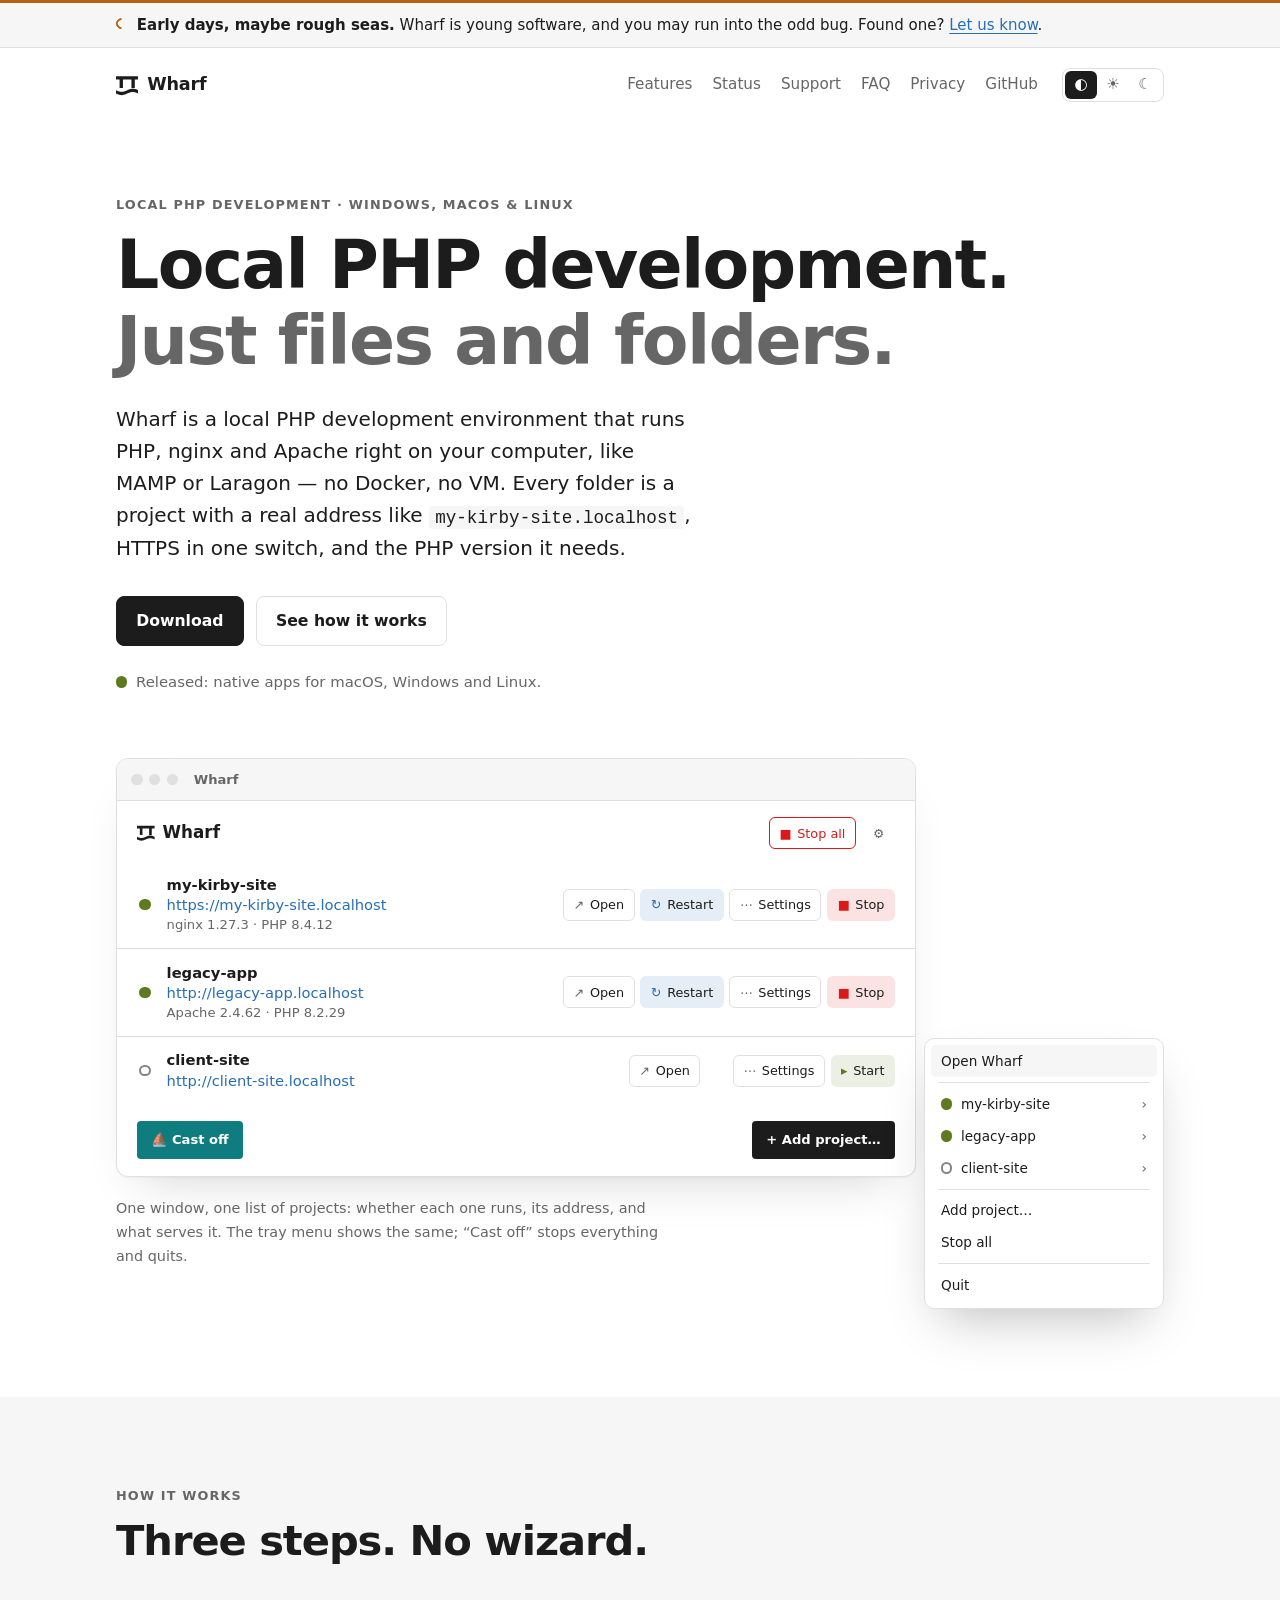
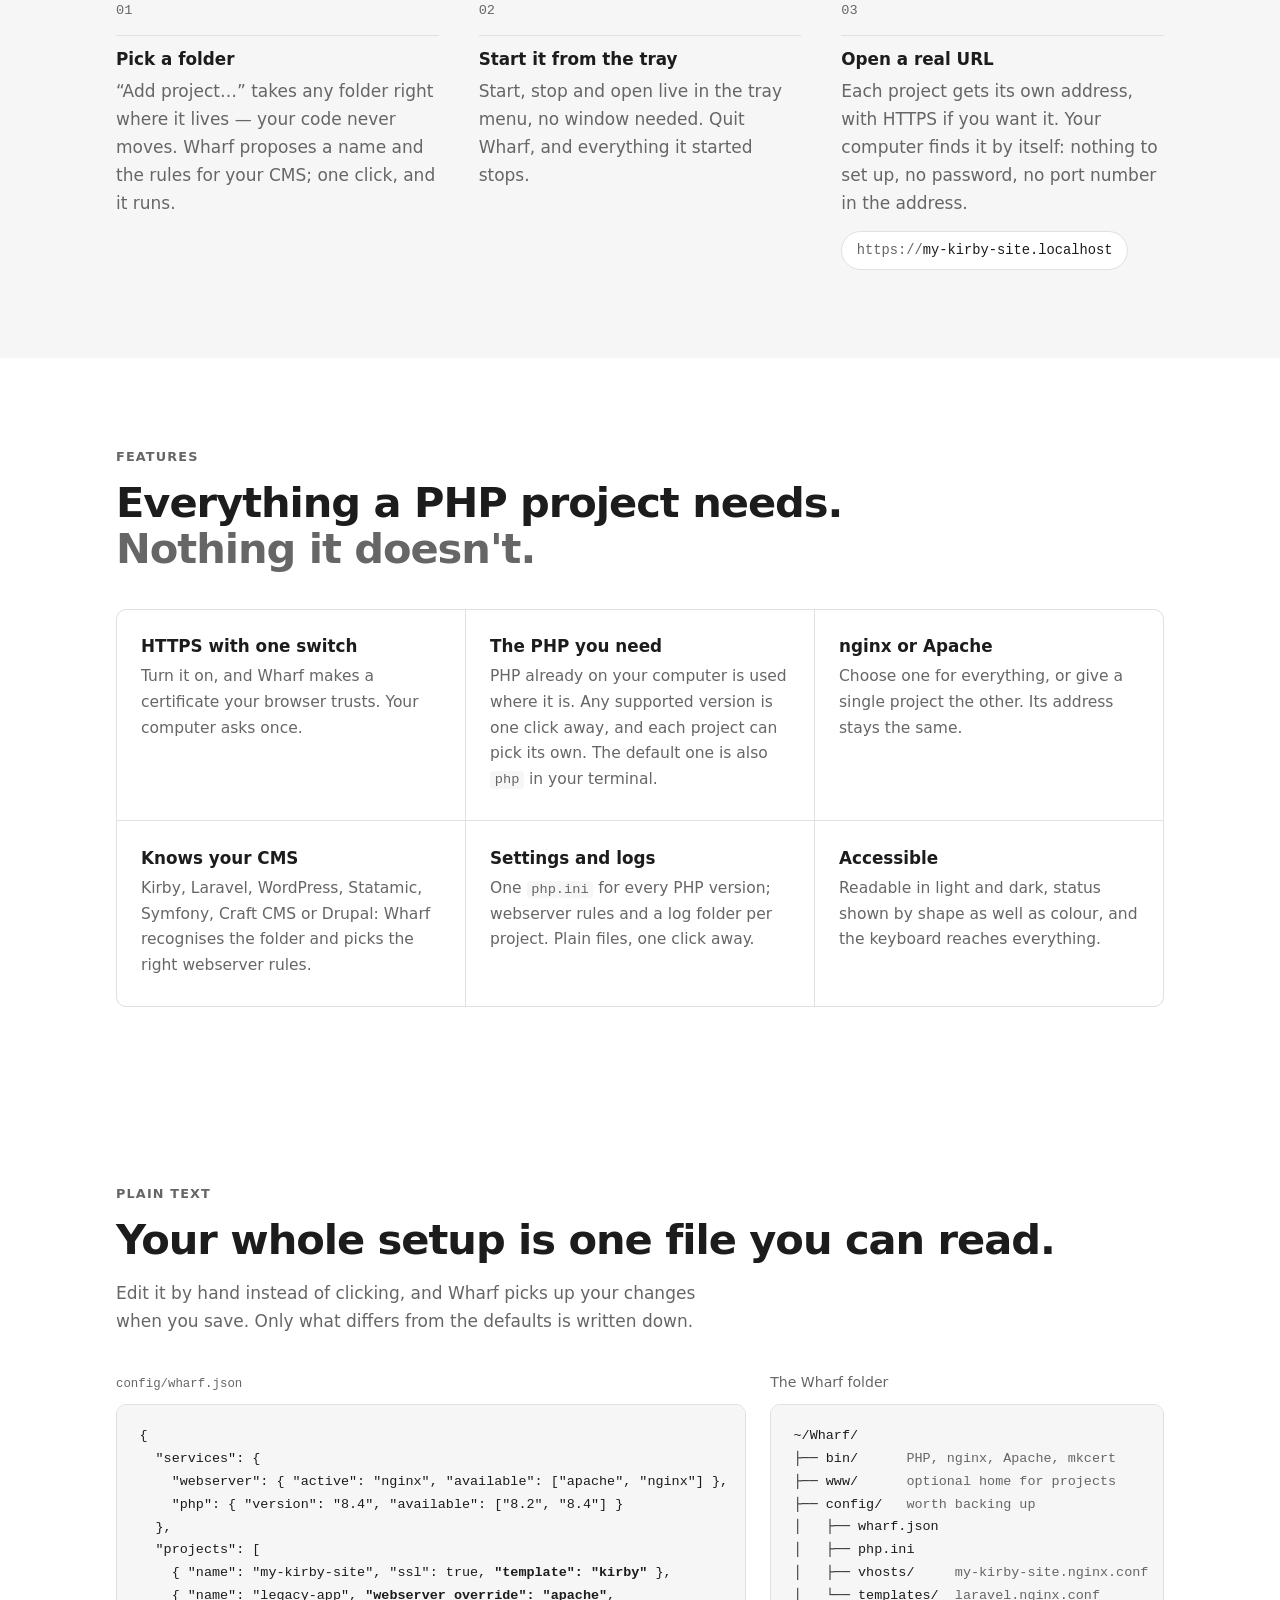
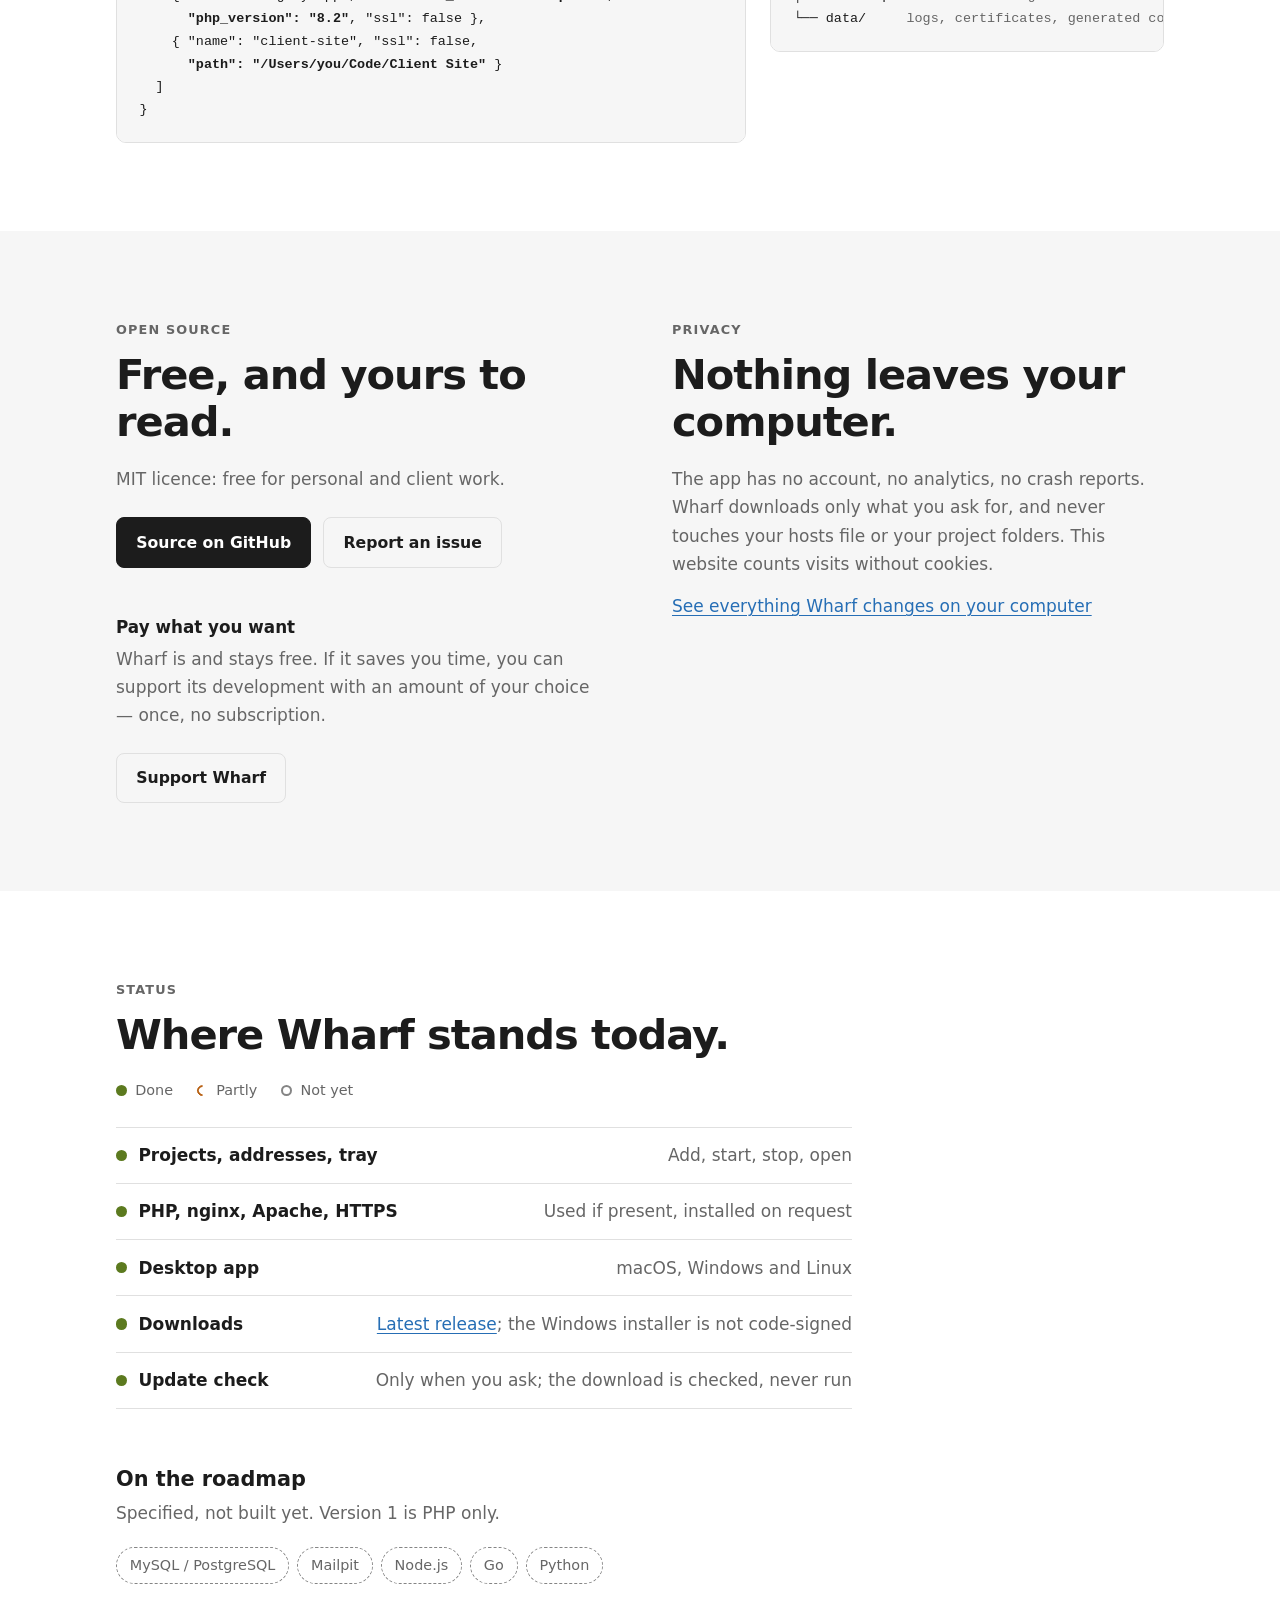
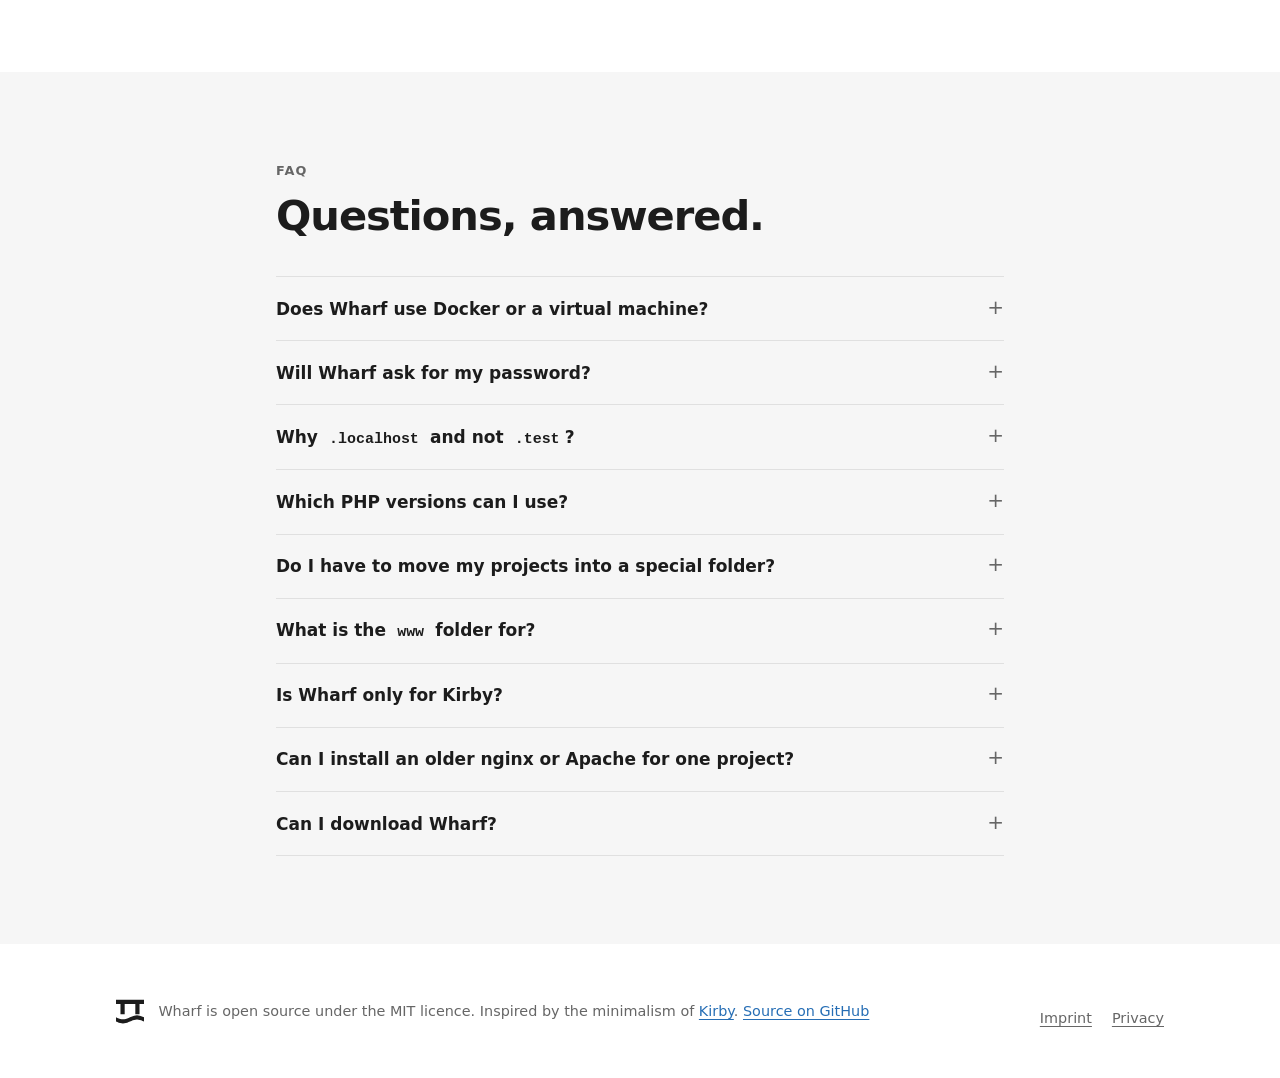
==== docs/index.html @ 6c2935a6 "✨ Add light/dark theme switch to the landing page The landing page now has a header switch for syste" ====
<!doctype html>
<html lang="en">
<head>
  <meta charset="utf-8">
  <meta name="viewport" content="width=device-width, initial-scale=1">
  <title>Wharf — local PHP development environment, no Docker</title>
  <meta name="description" content="A local PHP development environment for Windows, macOS and Linux: native nginx, Apache and PHP, no Docker. Every folder is a project at name.localhost.">
  <link rel="canonical" href="https://getwharf.dev/">
  <meta name="robots" content="index, follow">
  <meta name="theme-color" content="#ffffff" media="(prefers-color-scheme: light)">
  <meta name="theme-color" content="#1c1c1c" media="(prefers-color-scheme: dark)">
  <link rel="icon" href="icon.svg" type="image/svg+xml">
  <link rel="apple-touch-icon" href="apple-touch-icon.png">

  <meta property="og:type" content="website">
  <meta property="og:site_name" content="Wharf">
  <meta property="og:title" content="Wharf — local PHP development. Just files and folders.">
  <meta property="og:description" content="Native nginx, Apache and PHP on Windows, macOS and Linux. No Docker, no VM. Every folder is a project at name.localhost, with HTTPS in one switch.">
  <meta property="og:url" content="https://getwharf.dev/">
  <meta property="og:image" content="https://getwharf.dev/og.png">
  <meta property="og:image:width" content="1200">
  <meta property="og:image:height" content="630">
  <meta property="og:image:alt" content="The Wharf mark — a pier standing in a wave — beside the words: Local PHP development. Just files and folders.">
  <meta name="twitter:card" content="summary_large_image">

  <link rel="stylesheet" href="style.css">
  <script src="theme.js"></script>
  <script defer src="https://api.pirsch.io/pa.js"
    id="pianjs"
    data-code="ZofmomDudXybFGlh8XVY09NWh9as10iU"></script>

  <!-- Keep in step with the visible FAQ below: search engines compare the two. -->
  <script type="application/ld+json">
  {
    "@context": "https://schema.org",
    "@graph": [
      {
        "@type": "Organization",
        "@id": "https://getwharf.dev/#org",
        "name": "kreativ-anders",
        "url": "https://kreativ-anders.de/",
        "founder": { "@type": "Person", "name": "Manuel Steinberg" }
      },
      {
        "@type": "WebSite",
        "@id": "https://getwharf.dev/#website",
        "name": "Wharf",
        "url": "https://getwharf.dev/",
        "inLanguage": "en",
        "publisher": { "@id": "https://getwharf.dev/#org" }
      },
      {
        "@type": "SoftwareApplication",
        "@id": "https://getwharf.dev/#app",
        "name": "Wharf",
        "author": { "@id": "https://getwharf.dev/#org" },
        "description": "A local development environment for PHP. Runs nginx, Apache and PHP as native processes on Windows, macOS and Linux — no Docker, no VM. Every folder is a project, reachable at name.localhost.",
        "applicationCategory": "DeveloperApplication",
        "operatingSystem": "macOS, Windows, Linux",
        "url": "https://getwharf.dev/",
        "image": "https://getwharf.dev/og.png",
        "codeRepository": "https://github.com/kreativ-anders/wharf-dev",
        "downloadUrl": "https://github.com/kreativ-anders/wharf-dev/releases/latest",
        "offers": { "@type": "Offer", "price": "0", "priceCurrency": "EUR" },
        "license": "https://opensource.org/licenses/MIT",
        "isAccessibleForFree": true,
        "featureList": [
          "Every project at its own name.localhost address, with no hosts file and no password prompt",
          "HTTPS for a project with one switch, using mkcert",
          "PHP versions adopted from the machine or downloaded; one version per project",
          "The default PHP on the terminal PATH",
          "nginx or Apache, chosen per project",
          "One php.ini for every PHP version",
          "Per-project logs",
          "Add any folder: rules for Kirby, Laravel, WordPress and more are detected",
          "Tray menu for start, stop and restart",
          "One flat, hand-editable JSON config file"
        ]
      },
      {
        "@type": "FAQPage",
        "mainEntity": [
          {
            "@type": "Question",
            "name": "Does Wharf use Docker or a virtual machine?",
            "acceptedAnswer": { "@type": "Answer", "text": "No. PHP, nginx, Apache and mkcert run as ordinary programs on your computer, so reading your files is as fast as your disk." }
          },
          {
            "@type": "Question",
            "name": "Will Wharf ask for my password?",
            "acceptedAnswer": { "@type": "Answer", "text": "Adding a project never does. On every system, the first time you turn on HTTPS, your computer has to be told once to trust Wharf's certificates. Saying no is fine — HTTPS stays on, browsers show a warning until you trust it, and Settings offers to ask again. On Linux, Wharf also asks once before the first project starts, to use ports 80 and 443, and when it installs Apache." }
          },
          {
            "@type": "Question",
            "name": "Why .localhost and not .test?",
            "acceptedAnswer": { "@type": "Answer", "text": "The name .localhost is reserved for your own computer (RFC 6761). macOS, Linux and every current browser answer it by themselves, so nothing is written to the hosts file. A made-up ending such as .test needs the hosts file instead, which macOS 26 does not reliably read." }
          },
          {
            "@type": "Question",
            "name": "Which PHP versions can I use?",
            "acceptedAnswer": { "@type": "Answer", "text": "Any version already on your computer is used where it is. Every version that still gets security fixes can be downloaded from Settings. The default is the newest version in active support, and each project can pick its own." }
          },
          {
            "@type": "Question",
            "name": "Do I have to move my projects into a special folder?",
            "acceptedAnswer": { "@type": "Answer", "text": "No. Choose Add project… and pick the folder wherever it is — a Git checkout in your code folder is fine. It stays where it is, and removing the project never touches its files." }
          },
          {
            "@type": "Question",
            "name": "What is the www folder for?",
            "acceptedAnswer": { "@type": "Answer", "text": "It is optional. A folder put in ~/Wharf/www shows up in the app, ready to add with one click, under its own name. Projects anywhere else are added with Add project…." }
          },
          {
            "@type": "Question",
            "name": "Is Wharf only for Kirby?",
            "acceptedAnswer": { "@type": "Answer", "text": "No — any folder of PHP is a project. When you add one, Wharf recognises Kirby, Laravel, WordPress, Statamic, Symfony, Craft CMS and Drupal and picks ready-made nginx and Apache rules for it. You can change the pick, or choose none, for each project." }
          },
          {
            "@type": "Question",
            "name": "Can I install an older nginx or Apache for one project?",
            "acceptedAnswer": { "@type": "Answer", "text": "Not yet. Wharf installs the newest nginx and Apache, because the places it gets them from rarely offer older versions." }
          },
          {
            "@type": "Question",
            "name": "Can I download Wharf?",
            "acceptedAnswer": { "@type": "Answer", "text": "Yes: a DMG for macOS, an AppImage for Linux and an installer for Windows, on the GitHub releases page. The Windows installer is not code-signed — a certificate costs more than a free tool can carry — so SmartScreen warns once: choose More info, then Run anyway." }
          }
        ]
      }
    ]
  }
  </script>
</head>
<body>
  <a class="skip" href="#main">Skip to content</a>

  <aside class="notice" aria-label="Early development">
    <p class="wrap">
      <span class="status is-busy" aria-hidden="true"></span>
      <span><strong>Early days, maybe rough seas.</strong>
      Wharf is young software, and you may run into the odd bug.
      Found one? <a href="https://github.com/kreativ-anders/wharf-dev/issues">Let us know</a>.</span>
    </p>
  </aside>

  <header class="site wrap">
    <a class="brand" href="./" aria-label="Wharf, home">
      <svg class="pier" viewBox="0 0 100 100" aria-hidden="true" focusable="false"><path d="M0 10h100v15H0zM16 10h15v52H16zM69 10h15v52H69zM0 72.5L5 74.66 10 76.61 15 78.16 20 79.16 25 79.5 30 79.16 35 78.16 40 76.61 45 74.66 50 72.5 55 70.34 60 68.39 65 66.84 70 65.84 75 65.5 80 65.84 85 66.84 90 68.39 95 70.34 100 72.5V87.5L95 85.34 90 83.39 85 81.84 80 80.84 75 80.5 70 80.84 65 81.84 60 83.39 55 85.34 50 87.5 45 89.66 40 91.61 35 93.16 30 94.16 25 94.5 20 94.16 15 93.16 10 91.61 5 89.66 0 87.5z"/></svg>
      Wharf
    </a>
    <nav aria-label="Main">
      <a href="#features">Features</a>
      <a href="#status">Status</a>
      <a href="#support">Support</a>
      <a href="#faq">FAQ</a>
      <a href="privacy.html">Privacy</a>
      <a href="https://github.com/kreativ-anders/wharf-dev">GitHub</a>
    </nav>
    <div class="theme" role="group" aria-label="Colour theme" hidden>
      <button type="button" value="system" aria-pressed="true" title="System"><span aria-hidden="true">◐</span><span class="sr-only">System</span></button>
      <button type="button" value="light" aria-pressed="false" title="Light"><span aria-hidden="true">☀</span><span class="sr-only">Light</span></button>
      <button type="button" value="dark" aria-pressed="false" title="Dark"><span aria-hidden="true">☾</span><span class="sr-only">Dark</span></button>
    </div>
  </header>

  <main id="main">
    <!-- Hero -->
    <section class="hero wrap" aria-labelledby="hero-title">
      <p class="eyebrow">Local PHP development · Windows, macOS &amp; Linux</p>
      <h1 id="hero-title">Local PHP development.<br><span class="soft">Just files and folders.</span></h1>
      <p class="lede">
        Wharf is a local PHP development environment that runs PHP, nginx and
        Apache right on your computer, like MAMP or Laragon — no Docker, no VM. Every folder is a project with a real address like
        <code>my-kirby-site.localhost</code>, HTTPS in one switch, and the PHP
        version it needs.
      </p>
      <p class="cta">
        <a class="button" href="https://github.com/kreativ-anders/wharf-dev/releases/latest">Download</a>
        <a class="button ghost" href="#how">See how it works</a>
      </p>
      <p class="note"><span class="status is-running" aria-hidden="true"></span> Released: native apps for macOS, Windows and Linux.</p>

      <figure class="shot">
        <div class="window" aria-hidden="true">
          <div class="titlebar"><span class="lights"><i></i><i></i><i></i></span><span>Wharf</span></div>
          <div class="toolbar">
            <span class="appname"><svg class="pier" viewBox="0 0 100 100"><path d="M0 10h100v15H0zM16 10h15v52H16zM69 10h15v52H69zM0 72.5L5 74.66 10 76.61 15 78.16 20 79.16 25 79.5 30 79.16 35 78.16 40 76.61 45 74.66 50 72.5 55 70.34 60 68.39 65 66.84 70 65.84 75 65.5 80 65.84 85 66.84 90 68.39 95 70.34 100 72.5V87.5L95 85.34 90 83.39 85 81.84 80 80.84 75 80.5 70 80.84 65 81.84 60 83.39 55 85.34 50 87.5 45 89.66 40 91.61 35 93.16 30 94.16 25 94.5 20 94.16 15 93.16 10 91.61 5 89.66 0 87.5z"/></svg>Wharf</span>
            <span class="tools"><span class="chip is-stop-line"><span class="ico">■</span> Stop all</span><span class="chip is-plain">⚙</span></span>
          </div>
          <ul class="rows">
            <li>
              <span class="status is-running"></span>
              <span class="who"><span class="name">my-kirby-site</span><span class="url">https://my-kirby-site.localhost</span><span class="meta">nginx 1.27.3 · PHP 8.4.12</span></span>
              <span class="acts"><span class="act"><span class="ico">↗</span> Open</span><span class="act is-restart"><span class="ico">↻</span> Restart</span><span class="act"><span class="ico">⋯</span> Settings</span><span class="act is-stop"><span class="ico">■</span> Stop</span></span>
            </li>
            <li>
              <span class="status is-running"></span>
              <span class="who"><span class="name">legacy-app</span><span class="url">http://legacy-app.localhost</span><span class="meta">Apache 2.4.62 · PHP 8.2.29</span></span>
              <span class="acts"><span class="act"><span class="ico">↗</span> Open</span><span class="act is-restart"><span class="ico">↻</span> Restart</span><span class="act"><span class="ico">⋯</span> Settings</span><span class="act is-stop"><span class="ico">■</span> Stop</span></span>
            </li>
            <li>
              <span class="status is-idle"></span>
              <span class="who"><span class="name">client-site</span><span class="url">http://client-site.localhost</span></span>
              <span class="acts"><span class="act"><span class="ico">↗</span> Open</span><span class="act is-empty"></span><span class="act"><span class="ico">⋯</span> Settings</span><span class="act is-start"><span class="ico">▸</span> Start</span></span>
            </li>
          </ul>
          <div class="fabs"><span class="fab is-castoff">⛵ Cast off</span><span class="fab">+ Add project…</span></div>
        </div>

        <div class="tray" aria-hidden="true">
          <ul>
            <li>Open Wharf</li>
            <li class="sep"></li>
            <li><span class="status is-running"></span>my-kirby-site<span class="chev">›</span></li>
            <li><span class="status is-running"></span>legacy-app<span class="chev">›</span></li>
            <li><span class="status is-idle"></span>client-site<span class="chev">›</span></li>
            <li class="sep"></li>
            <li>Add project…</li>
            <li>Stop all</li>
            <li class="sep"></li>
            <li>Quit</li>
          </ul>
        </div>

        <figcaption>
          One window, one list of projects: whether each one runs, its
          address, and what serves it. The tray menu shows the same;
          “Cast off” stops everything and quits.
        </figcaption>
      </figure>
    </section>

    <!-- How it works -->
    <section id="how" class="band" aria-labelledby="how-title">
      <div class="wrap">
        <p class="eyebrow">How it works</p>
        <h2 id="how-title">Three steps. No wizard.</h2>
        <ol class="steps">
          <li>
            <h3>Pick a folder</h3>
            <p>“Add project…” takes any folder right where it lives — your code
            never moves. Wharf proposes a name and the rules for your CMS; one
            click, and it runs.</p>
          </li>
          <li>
            <h3>Start it from the tray</h3>
            <p>Start, stop and open live in the tray menu, no window needed.
            Quit Wharf, and everything it started stops.</p>
          </li>
          <li>
            <h3>Open a real URL</h3>
            <p>Each project gets its own address, with HTTPS if you want it.
            Your computer finds it by itself: nothing to set up, no password,
            no port number in the address.</p>
            <p class="address"><span class="dim">https://</span>my-kirby-site.localhost</p>
          </li>
        </ol>
      </div>
    </section>

    <!-- Features -->
    <section id="features" class="wrap" aria-labelledby="features-title">
      <p class="eyebrow">Features</p>
      <h2 id="features-title">Everything a PHP project needs.<br><span class="soft">Nothing it doesn't.</span></h2>

      <ul class="grid">
        <li>
          <h3>HTTPS with one switch</h3>
          <p>Turn it on, and Wharf makes a certificate your browser trusts.
          Your computer asks once.</p>
        </li>
        <li>
          <h3>The PHP you need</h3>
          <p>PHP already on your computer is used where it is. Any supported
          version is one click away, and each project can pick its own.
          The default one is also <code>php</code> in your terminal.</p>
        </li>
        <li>
          <h3>nginx or Apache</h3>
          <p>Choose one for everything, or give a single project the other.
          Its address stays the same.</p>
        </li>
        <li>
          <h3>Knows your CMS</h3>
          <p>Kirby, Laravel, WordPress, Statamic, Symfony, Craft CMS or Drupal:
          Wharf recognises the folder and picks the right webserver rules.</p>
        </li>
        <li>
          <h3>Settings and logs</h3>
          <p>One <code>php.ini</code> for every PHP version; webserver rules and
          a log folder per project. Plain files, one click away.</p>
        </li>
        <li>
          <h3>Accessible</h3>
          <p>Readable in light and dark, status shown by shape as well as
          colour, and the keyboard reaches everything.</p>
        </li>
      </ul>
    </section>

    <!-- Config -->
    <section id="config" class="wrap" aria-labelledby="config-title">
      <p class="eyebrow">Plain text</p>
      <h2 id="config-title">Your whole setup is one file you can read.</h2>
      <p class="intro">Edit it by hand instead of clicking, and Wharf picks up
      your changes when you save. Only what differs from the defaults is
      written down.</p>

      <div class="pair">
        <figure>
          <figcaption><code>config/wharf.json</code></figcaption>
<pre class="code">{
  "services": {
    "webserver": { "active": "nginx", "available": ["apache", "nginx"] },
    "php": { "version": "8.4", "available": ["8.2", "8.4"] }
  },
  "projects": [
    { "name": "my-kirby-site", "ssl": true, <mark>"template": "kirby"</mark> },
    { "name": "legacy-app", <mark>"webserver_override": "apache"</mark>,
      <mark>"php_version": "8.2"</mark>, "ssl": false },
    { "name": "client-site", "ssl": false,
      <mark>"path": "/Users/you/Code/Client Site"</mark> }
  ]
}</pre>
        </figure>
        <figure>
          <figcaption>The Wharf folder</figcaption>
<pre class="code">~/Wharf/
├── bin/      <span class="dim">PHP, nginx, Apache, mkcert</span>
├── www/      <span class="dim">optional home for projects</span>
├── config/   <span class="dim">worth backing up</span>
│   ├── wharf.json
│   ├── php.ini
│   ├── vhosts/     <span class="dim">my-kirby-site.nginx.conf</span>
│   └── templates/  <span class="dim">laravel.nginx.conf</span>
└── data/     <span class="dim">logs, certificates, generated configs</span></pre>
        </figure>
      </div>
    </section>

    <!-- Open source and privacy -->
    <section id="open" class="band" aria-labelledby="open-title">
      <div class="wrap pair-even">
        <div class="prose">
          <p class="eyebrow">Open source</p>
          <h2 id="open-title">Free, and yours to read.</h2>
          <p>MIT licence: free for personal and client work.</p>
          <p class="cta">
            <a class="button" href="https://github.com/kreativ-anders/wharf-dev">Source on GitHub</a>
            <a class="button ghost" href="https://github.com/kreativ-anders/wharf-dev/issues">Report an issue</a>
          </p>
          <h3 id="support">Pay what you want</h3>
          <p>Wharf is and stays free. If it saves you time, you can support
          its development with an amount of your choice — once, no
          subscription.</p>
          <p class="cta">
            <!-- INFO: no target="_blank" — the checkout replaces this tab, so Stripe's redirect lands on thanks.html here, not in an orphaned tab. -->
            <a class="button ghost" href="https://buy.stripe.com/cNi7sL7h92jM4k9bKSes001">Support Wharf</a>
          </p>
        </div>
        <div class="prose">
          <p class="eyebrow">Privacy</p>
          <h2>Nothing leaves your computer.</h2>
          <p>The app has no account, no analytics, no crash reports. Wharf
          downloads only what you ask for, and never touches your hosts file
          or your project folders. This website counts visits without
          cookies.</p>
          <p><a href="privacy.html">See everything Wharf changes on your computer</a></p>
        </div>
      </div>
    </section>

    <!-- Status -->
    <section id="status" class="wrap" aria-labelledby="status-title">
      <p class="eyebrow">Status</p>
      <h2 id="status-title">Where Wharf stands today.</h2>
      <p class="legend">
        <span><span class="status is-running" aria-hidden="true"></span> Done</span>
        <span><span class="status is-busy" aria-hidden="true"></span> Partly</span>
        <span><span class="status is-idle" aria-hidden="true"></span> Not yet</span>
      </p>
      <dl class="state">
        <div><dt><span class="status is-running" aria-hidden="true"></span>Projects, addresses, tray</dt><dd><span class="sr-only">Done. </span>Add, start, stop, open</dd></div>
        <div><dt><span class="status is-running" aria-hidden="true"></span>PHP, nginx, Apache, HTTPS</dt><dd><span class="sr-only">Done. </span>Used if present, installed on request</dd></div>
        <div><dt><span class="status is-running" aria-hidden="true"></span>Desktop app</dt><dd><span class="sr-only">Done. </span>macOS, Windows and Linux</dd></div>
        <div><dt><span class="status is-running" aria-hidden="true"></span>Downloads</dt><dd><span class="sr-only">Done. </span><a href="https://github.com/kreativ-anders/wharf-dev/releases/latest">Latest release</a>; the Windows installer is not code-signed</dd></div>
        <div><dt><span class="status is-running" aria-hidden="true"></span>Update check</dt><dd><span class="sr-only">Done. </span>Only when you ask; the download is checked, never run</dd></div>
      </dl>

      <h3 class="roadmap-title">On the roadmap</h3>
      <p class="intro">Specified, not built yet. Version 1 is PHP only.</p>
      <ul class="tags">
        <li>MySQL / PostgreSQL</li>
        <li>Mailpit</li>
        <li>Node.js</li>
        <li>Go</li>
        <li>Python</li>
      </ul>
    </section>

    <!-- FAQ -->
    <section id="faq" class="band" aria-labelledby="faq-title">
      <div class="wrap narrow">
        <p class="eyebrow">FAQ</p>
        <h2 id="faq-title">Questions, answered.</h2>
        <div class="faq">
          <details>
            <summary>Does Wharf use Docker or a virtual machine?</summary>
            <p>No. PHP, nginx, Apache and mkcert run as ordinary programs on your
            computer, so reading your files is as fast as your disk.</p>
          </details>
          <details>
            <summary>Will Wharf ask for my password?</summary>
            <p>Adding a project never does. On every system, the first time you
            turn on HTTPS, your computer has to be told once to trust Wharf's
            certificates. Saying no is fine — HTTPS stays on, browsers show a
            warning until you trust it, and Settings offers to ask again. On
            Linux, Wharf also asks once before the first project starts, to use
            ports 80 and 443, and when it installs Apache.</p>
          </details>
          <details>
            <summary>Why <code>.localhost</code> and not <code>.test</code>?</summary>
            <p>The name <code>.localhost</code> is reserved for your own computer
            (<a href="https://www.rfc-editor.org/rfc/rfc6761">RFC 6761</a>).
            macOS, Linux and every current browser answer it by themselves, so
            nothing is written to the hosts file. A made-up ending such as
            <code>.test</code> needs the hosts file instead, which macOS 26 does
            not reliably read.</p>
          </details>
          <details>
            <summary>Which PHP versions can I use?</summary>
            <p>Any version already on your computer is used where it is. Every
            version that still gets security fixes can be downloaded from
            Settings. The default is the newest version in active support, and
            each project can pick its own.</p>
          </details>
          <details>
            <summary>Do I have to move my projects into a special folder?</summary>
            <p>No. Choose “Add project…” and pick the folder wherever it is — a
            Git checkout in your code folder is fine. It stays where it is, and
            removing the project never touches its files.</p>
          </details>
          <details>
            <summary>What is the <code>www</code> folder for?</summary>
            <p>It is optional. A folder put in <code>~/Wharf/www</code> shows up
            in the app, ready to add with one click, under its own name. Projects
            anywhere else are added with “Add project…”.</p>
          </details>
          <details>
            <summary>Is Wharf only for Kirby?</summary>
            <p>No — any folder of PHP is a project. When you add one, Wharf
            recognises Kirby, Laravel, WordPress, Statamic, Symfony, Craft CMS
            and Drupal and picks ready-made nginx and Apache rules for it. You
            can change the pick, or choose none, for each project.</p>
          </details>
          <details>
            <summary>Can I install an older nginx or Apache for one project?</summary>
            <p>Not yet. Wharf installs the newest nginx and Apache, because the
            places it gets them from rarely offer older versions.</p>
          </details>
          <details>
            <summary>Can I download Wharf?</summary>
            <p>Yes: a DMG for macOS, an AppImage for Linux and an
            installer for Windows, on the
            <a href="https://github.com/kreativ-anders/wharf-dev/releases/latest">GitHub releases page</a>. The Windows installer is not
            code-signed — a certificate costs more than a free tool can carry —
            so SmartScreen warns once: choose <em>More info</em>, then
            <em>Run anyway</em>.</p>
          </details>
        </div>
      </div>
    </section>
  </main>

  <footer class="site wrap">
    <svg class="pier" viewBox="0 0 100 100" aria-hidden="true" focusable="false"><path d="M0 10h100v15H0zM16 10h15v52H16zM69 10h15v52H69zM0 72.5L5 74.66 10 76.61 15 78.16 20 79.16 25 79.5 30 79.16 35 78.16 40 76.61 45 74.66 50 72.5 55 70.34 60 68.39 65 66.84 70 65.84 75 65.5 80 65.84 85 66.84 90 68.39 95 70.34 100 72.5V87.5L95 85.34 90 83.39 85 81.84 80 80.84 75 80.5 70 80.84 65 81.84 60 83.39 55 85.34 50 87.5 45 89.66 40 91.61 35 93.16 30 94.16 25 94.5 20 94.16 15 93.16 10 91.61 5 89.66 0 87.5z"/></svg>
    <p>Wharf is open source under the MIT licence. Inspired by the minimalism
    of <a href="https://getkirby.com">Kirby</a>.
    <a href="https://github.com/kreativ-anders/wharf-dev">Source on GitHub</a></p>
    <p class="legal-links"><a href="imprint.html">Imprint</a> <a href="privacy.html">Privacy</a></p>
  </footer>
</body>
</html>
---- docs/style.css ----
/* Kirby-plain, like the app (gui/lib/theme.dart, dev/design-principles.md §4):
   black on white, greys for structure, no brand colour. Hue appears only
   where it means something — a status mark, what an action does, a link. */

/* INFO: each colour is light-dark(light, dark), so color-scheme alone picks
   the palette: the system's by default, or the visitor's choice from the
   header switch (theme.js sets data-theme). */

:root {
  color-scheme: light dark;

  --bg: light-dark(#ffffff, #1c1c1c);
  --surface: light-dark(#f6f6f6, #242424);
  --fg: light-dark(#1c1c1c, #f2f2f2);
  --dim: light-dark(#666666, #b2b2b2);   /* 5.3:1 on --surface */
  --line: light-dark(#e0e0e0, #3d3d3d);
  --ink: light-dark(#1c1c1c, #f2f2f2);
  --on-ink: light-dark(#ffffff, #1c1c1c);
  --link: light-dark(#266eb5, #8dbae7);  /* 4.9:1 on --surface */

  --running: light-dark(#5c7a1f, #a3d147);
  --busy: light-dark(#b86114, #ec9951);
  --failed: light-dark(#dc1818, #ee6363);
  --idle: light-dark(#858585, #999999);
  --restart: var(--link);
  --castoff: light-dark(#0f7c80, #5fc4c8);

  --wrap: 68rem;
  --measure: 38rem;
  --radius: 10px;
  --mono: ui-monospace, "SF Mono", SFMono-Regular, Menlo, Consolas, "Liberation Mono", monospace;
}

:root[data-theme="light"] { color-scheme: light; }
:root[data-theme="dark"] { color-scheme: dark; }

*,
*::before,
*::after { box-sizing: border-box; }

html { -webkit-text-size-adjust: 100%; scroll-behavior: smooth; }

@media (prefers-reduced-motion: reduce) {
  html { scroll-behavior: auto; }
}

body {
  margin: 0;
  background: var(--bg);
  color: var(--fg);
  font: 1.0625rem/1.65 system-ui, -apple-system, "Segoe UI", Roboto, Ubuntu, Cantarell, sans-serif;
  -webkit-font-smoothing: antialiased;
}

.wrap {
  max-width: var(--wrap);
  margin-inline: auto;
  padding-inline: 1.25rem;
}

.narrow { max-width: calc(var(--measure) + 10rem); }

a { color: var(--link); text-underline-offset: 0.2em; }
a:hover { text-decoration-thickness: 2px; }

:focus-visible { outline: 2px solid var(--link); outline-offset: 3px; border-radius: 3px; }

code,
pre { font-family: var(--mono); }

code {
  font-size: 0.88em;
  background: var(--surface);
  padding: 0.1em 0.35em;
  border-radius: 4px;
}

p { margin: 0; }
p + p { margin-top: 0.9rem; }

.dim { color: var(--dim); }
.soft { color: var(--dim); }

.sr-only {
  position: absolute;
  width: 1px;
  height: 1px;
  overflow: hidden;
  clip: rect(0 0 0 0);
  white-space: nowrap;
}

.skip {
  position: absolute;
  left: 1rem;
  top: -3rem;
  padding: 0.5rem 0.9rem;
  background: var(--ink);
  color: var(--on-ink);
  border-radius: 6px;
  z-index: 10;
}
.skip:focus { top: 1rem; }

/* INFO: the early-development notice borrows the busy mark — "in progress" is
   what it means in the app too — so the warning is a shape and words, not a
   colour alone (dev/design-principles.md §4). */

.notice {
  background: var(--surface);
  border-bottom: 1px solid var(--line);
  border-top: 3px solid var(--busy);
  font-size: 0.9375rem;
}
.notice p {
  display: flex;
  gap: 0.6rem;
  align-items: baseline;
  padding-block: 0.6rem;
}
.notice .status { flex: none; }

/* Header and footer */

header.site {
  display: flex;
  flex-wrap: wrap;
  gap: 0.75rem 1.5rem;
  align-items: center;
  justify-content: space-between;
  padding-block: 1.25rem;
}

.brand {
  display: inline-flex;
  align-items: center;
  gap: 0.55rem;
  color: var(--fg);
  font-weight: 700;
  font-size: 1.1rem;
  letter-spacing: -0.01em;
  text-decoration: none;
}

.pier { width: 1.4rem; height: 1.4rem; fill: currentColor; flex: none; }

nav { display: flex; margin-left: auto; flex-wrap: wrap; gap: 0.25rem 1.25rem; }
nav a { color: var(--dim); text-decoration: none; font-size: 0.95rem; }
nav a:hover { color: var(--fg); }

/* The theme switch: system, light, dark — the pressed one is filled, not
   only coloured (dev/design-principles.md §4). */

.theme {
  display: inline-flex;
  padding: 2px;
  border: 1px solid var(--line);
  border-radius: 8px;
}
.theme button {
  width: 2rem;
  height: 1.75rem;
  padding: 0;
  border: 0;
  border-radius: 6px;
  background: none;
  color: var(--dim);
  font: inherit;
  font-size: 0.95rem;
  line-height: 1;
  cursor: pointer;
}
.theme button:hover { color: var(--fg); }
.theme button[aria-pressed="true"] { background: var(--ink); color: var(--on-ink); }

footer.site {
  display: flex;
  gap: 0.9rem;
  align-items: center;
  padding-block: 3rem;
  color: var(--dim);
  font-size: 0.9rem;
}
footer .pier { width: 1.75rem; height: 1.75rem; color: var(--fg); }

/* Section rhythm */

main > section { padding-block: 5.5rem; }
.band { background: var(--surface); }

.eyebrow {
  margin-bottom: 0.75rem;
  font-size: 0.8rem;
  font-weight: 600;
  text-transform: uppercase;
  letter-spacing: 0.09em;
  color: var(--dim);
}

h1,
h2 { letter-spacing: -0.025em; line-height: 1.12; }

h1 {
  margin: 0 0 1.5rem;
  font-size: clamp(2.4rem, 7vw, 4.25rem);
  font-weight: 750;
}

h2 {
  margin: 0 0 2.25rem;
  font-size: clamp(1.75rem, 4vw, 2.6rem);
  font-weight: 700;
}

h3 { margin: 0 0 0.4rem; font-size: 1.05rem; line-height: 1.35; }

.intro { max-width: var(--measure); margin: -1.25rem 0 2.25rem; color: var(--dim); }
.prose { max-width: var(--measure); }
.prose h2 { margin-bottom: 1.25rem; }
.prose p:not(.eyebrow) { color: var(--dim); }

/* Hero */

.hero { padding-block: 4.5rem 5.5rem; }
.lede { max-width: 36rem; font-size: 1.25rem; line-height: 1.6; }

.cta { display: flex; flex-wrap: wrap; gap: 0.75rem; margin-top: 2rem; }

.button {
  display: inline-block;
  padding: 0.7rem 1.2rem;
  border: 1px solid var(--ink);
  border-radius: 8px;
  background: var(--ink);
  color: var(--on-ink);
  font-weight: 600;
  font-size: 0.98rem;
  text-decoration: none;
}
.button:hover { opacity: 0.88; }
.button.ghost { background: transparent; color: var(--fg); border-color: var(--line); }
.button.ghost:hover { border-color: var(--fg); opacity: 1; }

.note {
  display: flex;
  align-items: center;
  gap: 0.55rem;
  margin-top: 1.5rem;
  color: var(--dim);
  font-size: 0.93rem;
}

/* Status marks — the app's shapes, so colour never carries meaning alone:
   filled dot, ring, half ring, square. */

.status {
  display: inline-block;
  flex: none;
  width: 0.7rem;
  height: 0.7rem;
  border-radius: 50%;
  vertical-align: -0.05em;
}
.status.is-running { background: var(--running); }
.status.is-idle { border: 2px solid var(--idle); }
.status.is-busy {
  border: 2px solid var(--busy);
  border-right-color: transparent;
  border-bottom-color: transparent;
  transform: rotate(-45deg);
}
.status.is-failed { background: var(--failed); border-radius: 2px; }

/* The window mock */

.shot {
  position: relative;
  margin: 4rem 0 0;
  padding-bottom: 2.5rem;
}

.window {
  max-width: 50rem;
  border: 1px solid var(--line);
  border-radius: 12px;
  background: var(--bg);
  box-shadow: 0 1px 2px rgb(0 0 0 / 0.04), 0 24px 48px -24px rgb(0 0 0 / 0.18);
  overflow: hidden;
  font-size: 0.92rem;
}

.titlebar {
  display: flex;
  align-items: center;
  gap: 1rem;
  padding: 0.6rem 0.9rem;
  border-bottom: 1px solid var(--line);
  background: var(--surface);
  color: var(--dim);
  font-size: 0.82rem;
  font-weight: 600;
}
.lights { display: flex; gap: 0.4rem; }
.lights i { width: 0.7rem; height: 0.7rem; border-radius: 50%; background: var(--line); }

.toolbar {
  display: flex;
  flex-wrap: wrap;
  gap: 0.6rem 1rem;
  align-items: center;
  justify-content: space-between;
  padding: 1rem 1.25rem 0.5rem;
}
.toolbar .appname { font-size: 1.05rem; font-weight: 700; }
.tools { display: flex; flex-wrap: wrap; gap: 0.4rem; }

.chip,
.act {
  display: inline-flex;
  align-items: center;
  gap: 0.35rem;
  padding: 0.28rem 0.6rem;
  border: 1px solid var(--line);
  border-radius: 6px;
  font-size: 0.8rem;
  white-space: nowrap;
}
.chip .ico,
.act .ico { font-weight: 400; color: var(--dim); }

/* Actions: tinted with their own hue, and told by icon and label as well
   (tray-actions.feature, "Project actions keep their places in the list"). */
.is-start { background: var(--surface); background: color-mix(in srgb, var(--running) 12%, var(--bg)); border-color: transparent; }
.is-stop { background: var(--surface); background: color-mix(in srgb, var(--failed) 12%, var(--bg)); border-color: transparent; }
.is-restart { background: var(--surface); background: color-mix(in srgb, var(--restart) 12%, var(--bg)); border-color: transparent; }
.is-start .ico { color: var(--running); }
.is-stop .ico { color: var(--failed); }
.is-restart .ico { color: var(--restart); }
.is-empty { visibility: hidden; }

.rows { list-style: none; margin: 0; padding: 0.25rem 0 0.5rem; }

.rows li {
  display: grid;
  grid-template-columns: 1rem 1fr auto;
  gap: 0.25rem 0.85rem;
  align-items: center;
  padding: 0.85rem 1.25rem;
}
.rows li + li { border-top: 1px solid var(--line); }
.rows .status { justify-self: center; }

.who { display: grid; min-width: 0; line-height: 1.4; }
.who .name { font-weight: 600; }
.url { color: var(--link); overflow: hidden; text-overflow: ellipsis; white-space: nowrap; }
.meta { color: var(--dim); font-size: 0.82rem; }

/* Fixed places: Open, Restart, Settings, Start/Stop. */
.acts { display: grid; grid-template-columns: repeat(4, auto); gap: 0.35rem; }

@media (max-width: 44rem) {
  .rows li { grid-template-columns: 1rem 1fr; align-items: start; }
  .rows .status { margin-top: 0.35rem; }
  .acts { grid-column: 2; grid-template-columns: repeat(2, max-content); }
  .is-empty { display: none; }
}

.tray {
  position: absolute;
  right: 0;
  bottom: 0;
  width: 15rem;
  padding: 0.4rem;
  border: 1px solid var(--line);
  border-radius: 10px;
  background: var(--bg);
  box-shadow: 0 24px 48px -16px rgb(0 0 0 / 0.25);
  font-size: 0.85rem;
}
.tray ul { list-style: none; margin: 0; padding: 0; }
.tray li { display: flex; align-items: center; gap: 0.55rem; padding: 0.3rem 0.6rem; border-radius: 5px; }
.tray li:first-child { background: var(--surface); }
.tray .chev { margin-left: auto; color: var(--dim); }
.tray .sep { height: 1px; margin: 0.3rem 0.4rem; padding: 0; background: var(--line); }

@media (max-width: 60rem) {
  .tray { display: none; }
  .shot { padding-bottom: 0; }
}

.shot figcaption {
  max-width: 34rem;
  margin-top: 1.25rem;
  color: var(--dim);
  font-size: 0.9rem;
}

/* How it works */

.steps {
  list-style: none;
  counter-reset: step;
  margin: 0;
  padding: 0;
  display: grid;
  grid-template-columns: repeat(auto-fit, minmax(16rem, 1fr));
  gap: 2.5rem;
}

.steps li { counter-increment: step; }

.steps li::before {
  content: counter(step, decimal-leading-zero);
  display: block;
  margin-bottom: 0.75rem;
  font-family: var(--mono);
  font-size: 0.85rem;
  color: var(--dim);
  padding-bottom: 0.75rem;
  border-bottom: 1px solid var(--line);
}

.steps p { color: var(--dim); }

.address {
  display: inline-block;
  margin-top: 0.9rem;
  padding: 0.45rem 0.9rem;
  border: 1px solid var(--line);
  border-radius: 999px;
  background: var(--bg);
  color: var(--fg) !important;
  font-family: var(--mono);
  font-size: 0.86rem;
}

/* Feature grid — ruled, like a file listing */

.grid {
  list-style: none;
  margin: 0;
  padding: 0;
  display: grid;
  grid-template-columns: repeat(auto-fill, minmax(min(100%, 19rem), 1fr));
  gap: 1px;
  background: var(--line);
  border: 1px solid var(--line);
  border-radius: var(--radius);
  overflow: hidden;
}

.grid li { padding: 1.6rem 1.5rem 1.75rem; background: var(--bg); }
.grid p { color: var(--dim); font-size: 0.97rem; }

/* Code blocks */

.code {
  margin: 0;
  padding: 1.25rem 1.4rem;
  border: 1px solid var(--line);
  border-radius: var(--radius);
  background: var(--bg);
  font-size: 0.84rem;
  line-height: 1.7;
  overflow-x: auto;
}
.code mark { font-weight: 700; background: none; color: inherit; }
.band .code { background: var(--bg); }
#config .code { background: var(--surface); }

.pair {
  display: grid;
  grid-template-columns: repeat(auto-fit, minmax(min(100%, 22rem), 1fr));
  gap: 1.5rem;
  align-items: start;
}
.pair > :first-child { grid-column: span 1; }
@media (min-width: 60rem) {
  .pair { grid-template-columns: 1.6fr 1fr; }
}
.pair figure { margin: 0; min-width: 0; }
.pair figcaption { margin-bottom: 0.6rem; color: var(--dim); font-size: 0.88rem; }
.pair figcaption code { background: none; padding: 0; }

/* Tables (privacy.html: where every download comes from) */

.table { overflow-x: auto; border: 1px solid var(--line); border-radius: var(--radius); background: var(--bg); }
table { width: 100%; border-collapse: collapse; font-size: 0.93rem; }
th,
td { padding: 0.8rem 1.1rem; text-align: left; vertical-align: top; }
thead th { color: var(--dim); font-size: 0.78rem; font-weight: 600; text-transform: uppercase; letter-spacing: 0.07em; }
tbody tr { border-top: 1px solid var(--line); }
tbody th { font-weight: 600; white-space: nowrap; }
tbody td:last-child { color: var(--dim); white-space: nowrap; }

/* Status */

.legend { display: flex; flex-wrap: wrap; gap: 0.5rem 1.5rem; margin: -1rem 0 1.5rem; color: var(--dim); font-size: 0.9rem; }
.legend > span { display: inline-flex; align-items: center; gap: 0.5rem; }

.state { margin: 0; max-width: 46rem; }
.state div {
  display: flex;
  flex-wrap: wrap;
  justify-content: space-between;
  gap: 0.25rem 1rem;
  padding-block: 0.85rem;
  border-top: 1px solid var(--line);
}
.state div:last-child { border-bottom: 1px solid var(--line); }
.state dt { display: inline-flex; align-items: center; gap: 0.7rem; font-weight: 600; }
.state dd { margin: 0; color: var(--dim); }

.roadmap-title { margin-top: 3.5rem; font-size: 1.3rem; }
.roadmap-title + .intro { margin: 0 0 1.25rem; }

.tags { list-style: none; margin: 0; padding: 0; display: flex; flex-wrap: wrap; gap: 0.5rem; }
.tags li {
  padding: 0.35rem 0.8rem;
  border: 1px dashed var(--idle);
  border-radius: 999px;
  color: var(--dim);
  font-size: 0.9rem;
}

/* FAQ — native <details>, no script */

.faq details { border-top: 1px solid var(--line); }
.faq details:last-child { border-bottom: 1px solid var(--line); }

/* WARNING: not flex — flex makes every text run and <code> in a question its
   own item, and space-between spreads them across the line. */
.faq summary {
  position: relative;
  display: block;
  padding-block: 1.1rem;
  padding-right: 2rem;
  cursor: pointer;
  font-weight: 600;
  list-style: none;
}
.faq summary::-webkit-details-marker { display: none; }
.faq summary::after { content: "+"; position: absolute; top: 1.1rem; right: 0; color: var(--dim); font-weight: 400; font-size: 1.25rem; line-height: 1.2; }
.faq details[open] summary::after { content: "−"; }
.faq details p { color: var(--dim); padding-bottom: 1.1rem; }
.faq details p + p { margin-top: -0.3rem; }

/* Footer links to the imprint and privacy pages */

footer.site { flex-wrap: wrap; }
.legal-links { display: flex; gap: 1.25rem; margin-left: auto; }
.legal-links a { color: var(--dim); }
.legal-links a:hover,
.legal-links a[aria-current] { color: var(--fg); }

/* Imprint and privacy: a smaller head than the landing page's hero */

.page-head { padding-block: 3.5rem 3rem; }
.page-head h1 { font-size: clamp(2rem, 5.5vw, 3.25rem); }

.facts { margin: 0 0 2rem; }
.facts div {
  display: grid;
  grid-template-columns: minmax(0, 12rem) 1fr;
  gap: 0.25rem 1.5rem;
  padding-block: 1rem;
  border-top: 1px solid var(--line);
}
.facts div:last-child { border-bottom: 1px solid var(--line); }
.facts dt { font-weight: 600; }
.facts dd { margin: 0; color: var(--dim); }
@media (max-width: 36rem) {
  .facts div { grid-template-columns: 1fr; }
}

/* Privacy, laid out like the app's Settings window: a side navigation, one
   page beside it (features/settings.feature, "Settings pages are chosen from
   a side navigation"). The selected entry is marked by a bar, bold text and
   its background — never by colour alone. */

.settings.window { max-width: none; margin-bottom: 5rem; overflow: visible; }
.settings .titlebar { border-radius: 12px 12px 0 0; }

.settings-body { display: grid; grid-template-columns: 13rem minmax(0, 1fr); }

.side {
  position: sticky;
  top: 0;
  align-self: start;
  display: flex;
  flex-direction: column;
  gap: 2px;
  padding: 0.5rem;
  border-right: 1px solid var(--line);
  min-height: 100%;
}
.side a {
  display: flex;
  align-items: center;
  gap: 0.75rem;
  height: 2.5rem;
  padding: 0 0.75rem;
  border-left: 3px solid transparent;
  border-radius: 4px;
  color: var(--fg);
  font-size: 0.95rem;
  text-decoration: none;
}
.side a span { width: 1.1rem; text-align: center; color: var(--dim); }
.side a:hover { background: var(--surface); }

.settings:not(:has(.pane :target)) .side a:first-child,
.settings:has(#computer:target) .side a[href="#computer"],
.settings:has(#downloads:target) .side a[href="#downloads"],
.settings:has(#website:target) .side a[href="#website"],
.settings:has(#rights:target) .side a[href="#rights"] {
  background: var(--surface);
  border-left-color: var(--fg);
  font-weight: 600;
}

.pane { padding: 0.5rem 2rem 2.5rem; }
.pane > section { padding-block: 1.5rem; scroll-margin-top: 1rem; }
.pane > section + section { border-top: 1px solid var(--line); }
.pane h2 { margin: 0 0 0.6rem; font-size: 1.15rem; letter-spacing: -0.01em; }
.pane p { color: var(--dim); }
.pane-intro { max-width: var(--measure); margin-bottom: 1.25rem !important; }
.pane-note { margin-top: 1rem !important; font-size: 0.9rem; }
.pane .legend { margin: 0 0 0.5rem; }

/* What Wharf changes: one row per place, a mark and its words */

.places { list-style: none; margin: 0; padding: 0; }
.places li {
  display: grid;
  grid-template-columns: 1rem minmax(0, 1fr);
  gap: 0.9rem;
  padding-block: 1.1rem;
}
.places li + li { border-top: 1px solid var(--line); }
.places h3 { display: flex; flex-wrap: wrap; align-items: center; gap: 0.3rem 0.7rem; margin-bottom: 0.3rem; }
.places p { font-size: 0.97rem; max-width: var(--measure); }
.places p + p { margin-top: 0.5rem; }
.places .mark { margin-top: 0.35rem; }

.mark { display: inline-block; flex: none; width: 0.7rem; height: 0.7rem; border-radius: 50%; }
.mark.is-writes { background: var(--fg); }
.mark.is-never { border: 2px solid var(--idle); }

.when {
  padding: 0.12rem 0.55rem;
  border: 1px solid var(--line);
  border-radius: 999px;
  color: var(--dim);
  font-size: 0.75rem;
  font-weight: 500;
  white-space: nowrap;
}

.undo { font-size: 0.9rem !important; }
.undo::before { content: "↺ "; }

@media (max-width: 44rem) {
  .settings-body { grid-template-columns: minmax(0, 1fr); }
  .side {
    position: static;
    flex-direction: row;
    flex-wrap: wrap;
    min-height: 0;
    border-right: 0;
    border-bottom: 1px solid var(--line);
  }
  .side a { flex: none; border-left: 0; border-bottom: 3px solid transparent; border-radius: 4px 4px 0 0; }
  .settings:not(:has(.pane :target)) .side a:first-child,
  .settings:has(#computer:target) .side a[href="#computer"],
  .settings:has(#downloads:target) .side a[href="#downloads"],
  .settings:has(#website:target) .side a[href="#website"],
  .settings:has(#rights:target) .side a[href="#rights"] { border-bottom-color: var(--fg); }
  .pane { padding-inline: 1.1rem; }
}

/* The window mock, as the app draws it today: the name and mark in the bar,
   "Cast off" and "Add project…" in opposite corners below the list
   (single-application.feature, "Casting off from the main window"). */

.appname { display: inline-flex; align-items: center; gap: 0.5rem; }
.appname .pier { width: 1.1rem; height: 1.1rem; }
.chip.is-stop-line { color: var(--failed); border-color: var(--failed); }
.chip.is-stop-line .ico { color: var(--failed); }
.chip.is-plain { border-color: transparent; color: var(--dim); }

.fabs {
  display: flex;
  justify-content: space-between;
  gap: 0.75rem;
  padding: 0.5rem 1.25rem 1.1rem;
}
.fab {
  padding: 0.5rem 0.9rem;
  border-radius: 4px;
  background: var(--ink);
  color: var(--on-ink);
  font-size: 0.82rem;
  font-weight: 600;
  white-space: nowrap;
}
.fab.is-castoff { background: var(--castoff); color: var(--bg); }

/* Open source and privacy, side by side */

.pair-even {
  display: grid;
  grid-template-columns: repeat(auto-fit, minmax(min(100%, 22rem), 1fr));
  gap: 3rem 4rem;
}
.pair-even h2 { margin-bottom: 1.25rem; }
.pair-even .cta { margin-top: 1.5rem; }
.pair-even .cta + h3 { margin-top: 3rem; }
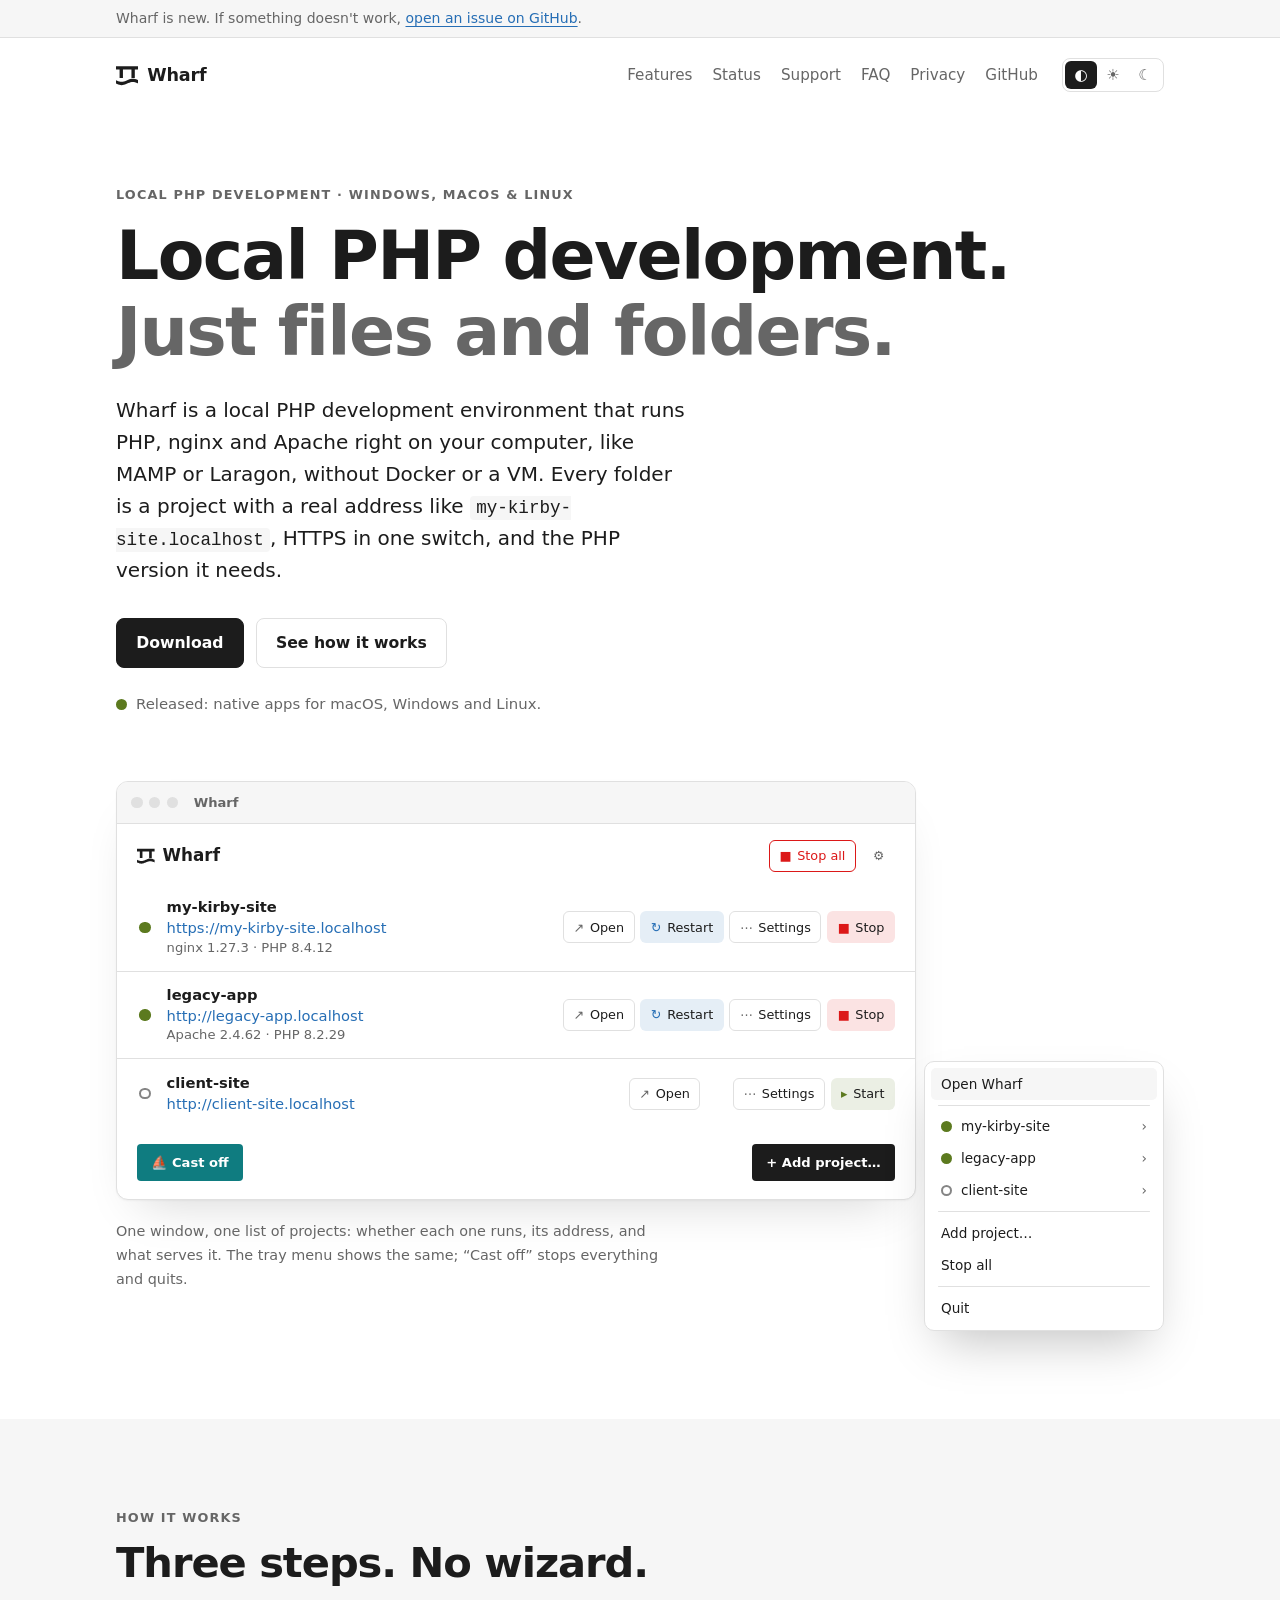
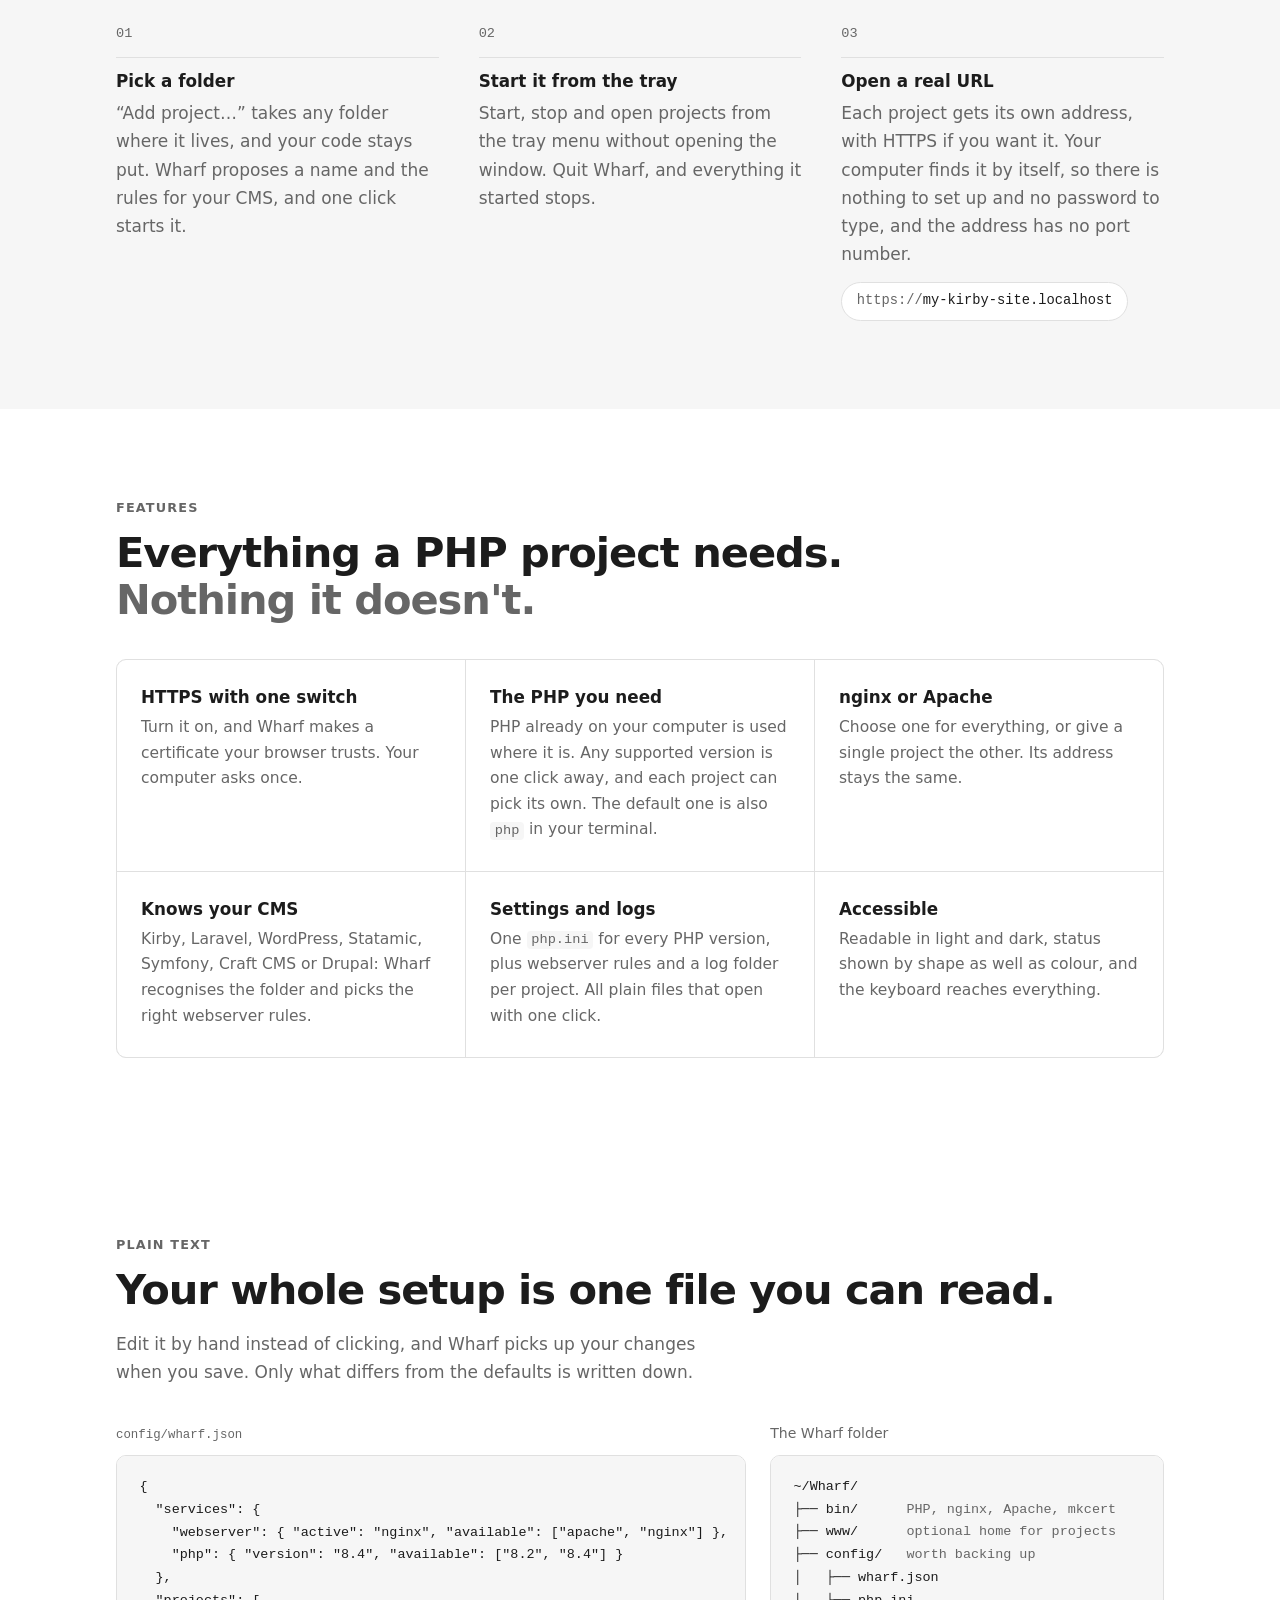
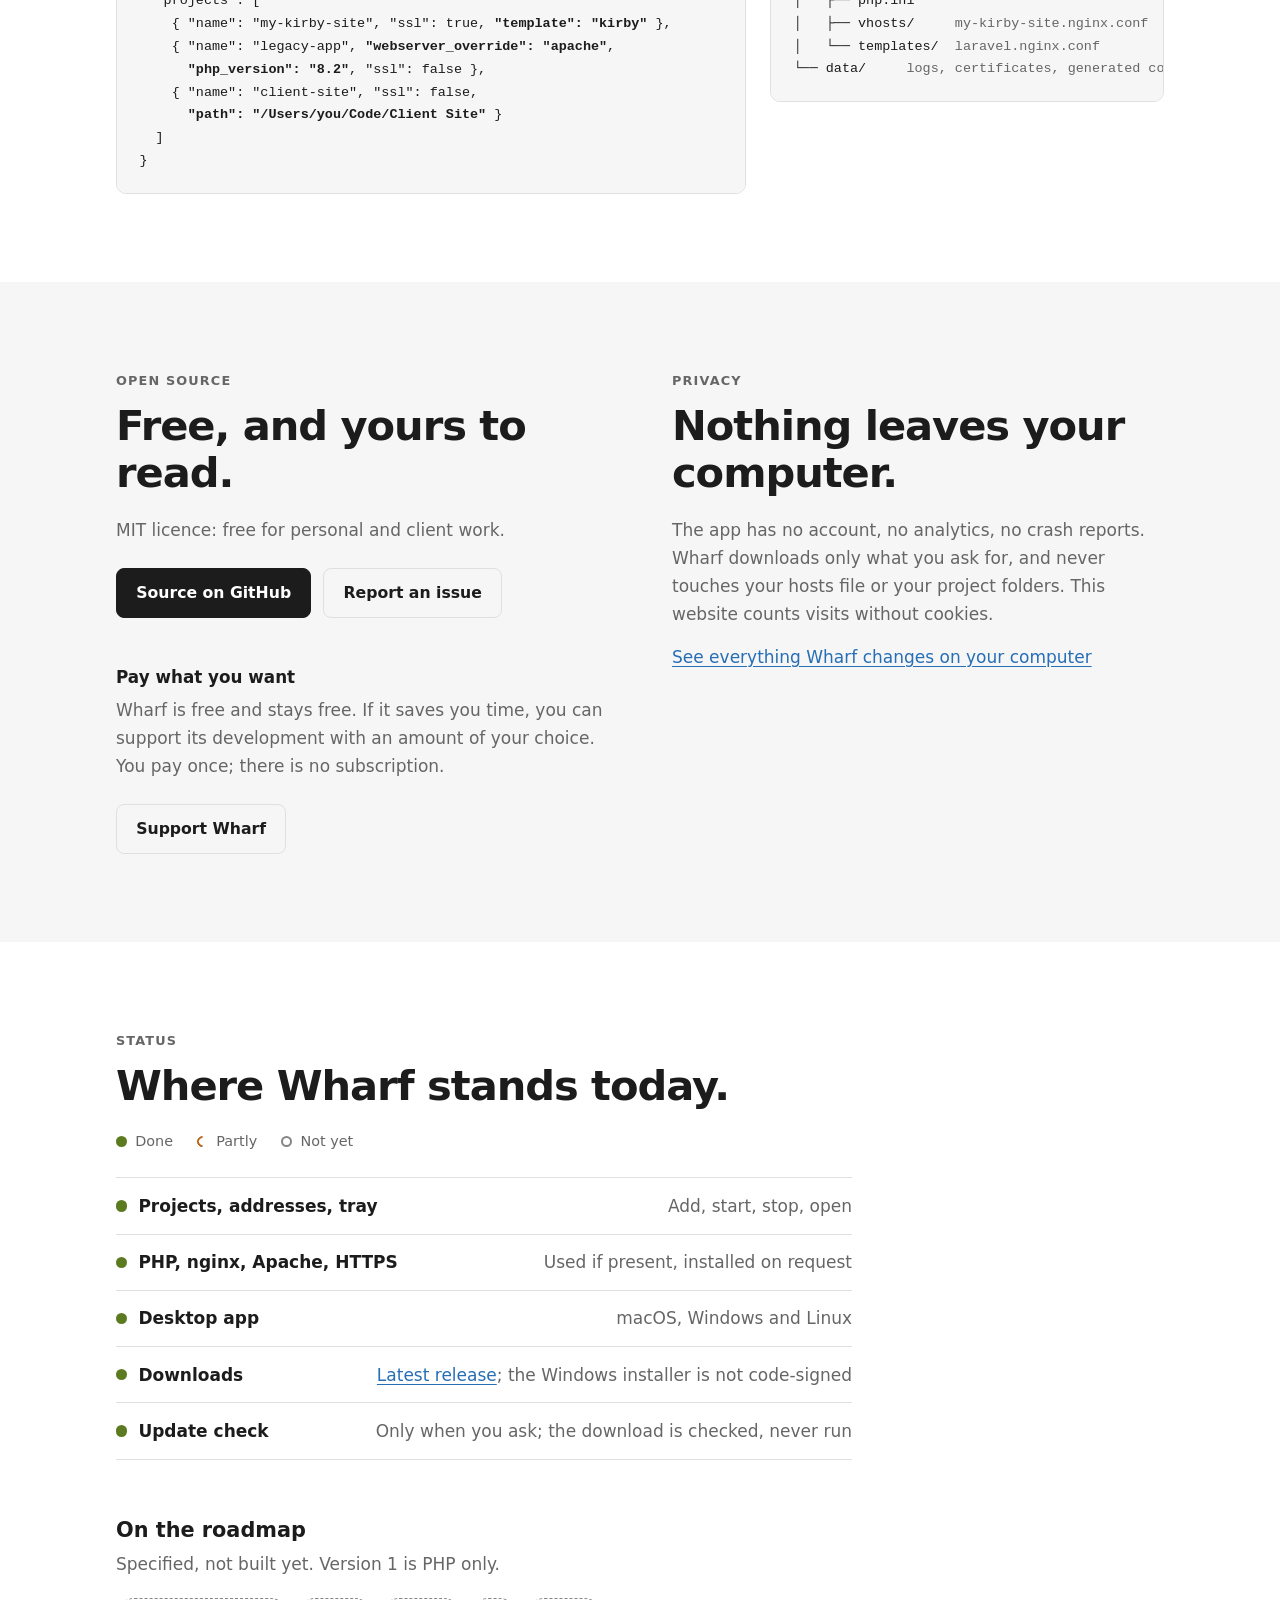
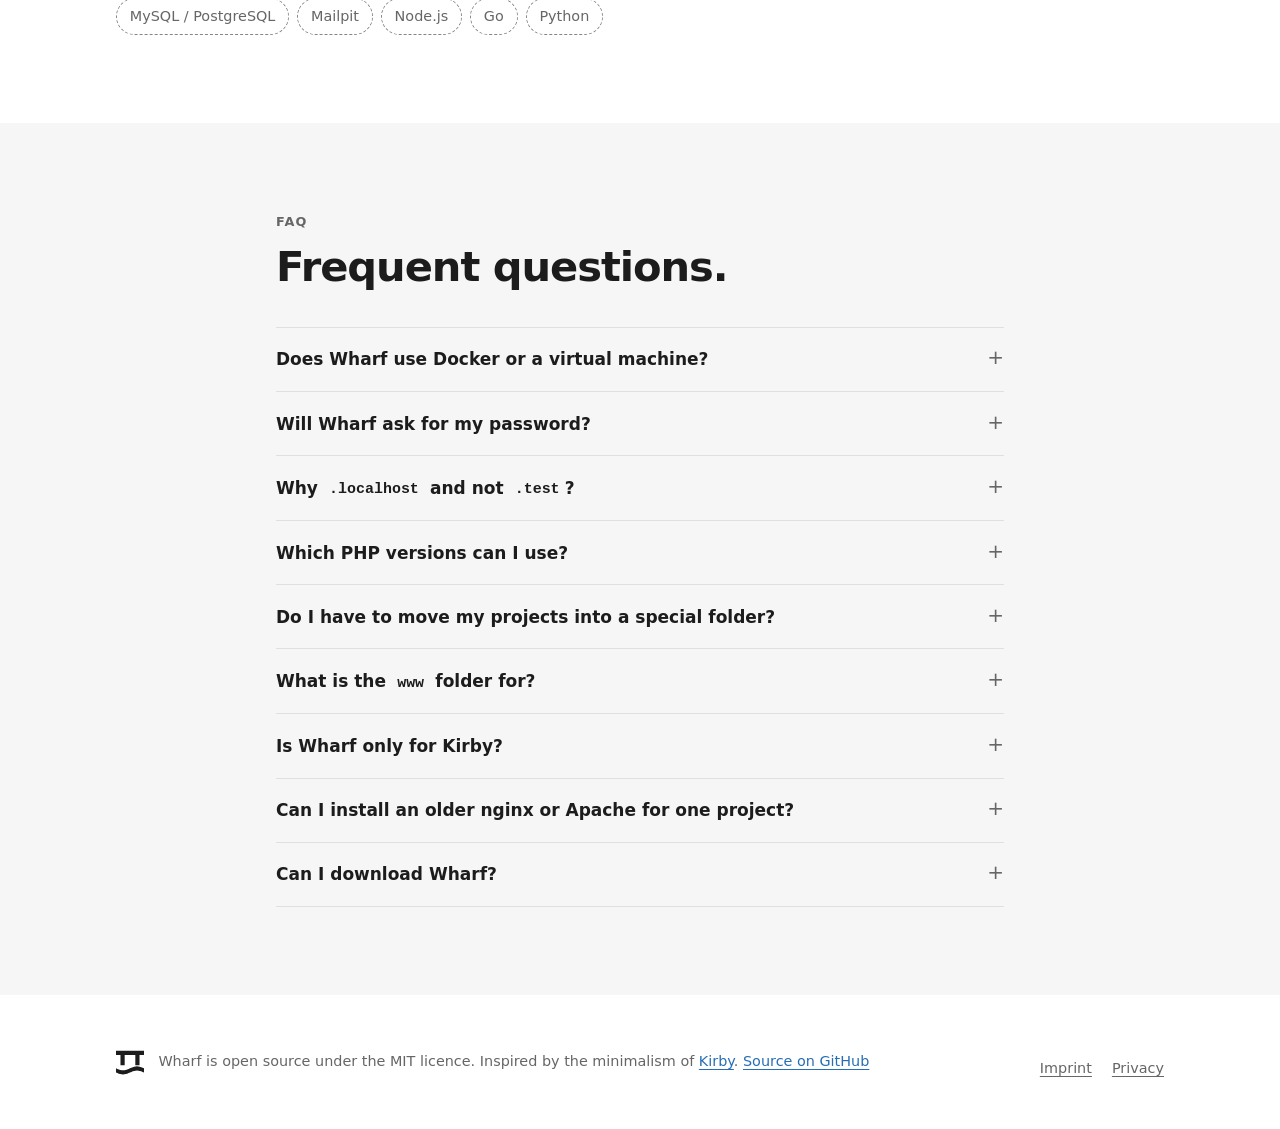
==== commit 2dee1d69: "📝 Simplify landing page copy and bug notice Replace the "Early days, maybe rough seas" banner with a" ====
--- a/docs/index.html
+++ b/docs/index.html
@@ -20,7 +20,7 @@
   <meta property="og:image" content="https://getwharf.dev/og.png">
   <meta property="og:image:width" content="1200">
   <meta property="og:image:height" content="630">
-  <meta property="og:image:alt" content="The Wharf mark — a pier standing in a wave — beside the words: Local PHP development. Just files and folders.">
+  <meta property="og:image:alt" content="The Wharf mark, a pier standing in a wave, beside the words: Local PHP development. Just files and folders.">
   <meta name="twitter:card" content="summary_large_image">
 
   <link rel="stylesheet" href="style.css">
@@ -54,7 +54,7 @@
         "@id": "https://getwharf.dev/#app",
         "name": "Wharf",
         "author": { "@id": "https://getwharf.dev/#org" },
-        "description": "A local development environment for PHP. Runs nginx, Apache and PHP as native processes on Windows, macOS and Linux — no Docker, no VM. Every folder is a project, reachable at name.localhost.",
+        "description": "A local development environment for PHP. Runs nginx, Apache and PHP as native processes on Windows, macOS and Linux, without Docker or a VM. Every folder is a project, reachable at name.localhost.",
         "applicationCategory": "DeveloperApplication",
         "operatingSystem": "macOS, Windows, Linux",
         "url": "https://getwharf.dev/",
@@ -88,7 +88,7 @@
           {
             "@type": "Question",
             "name": "Will Wharf ask for my password?",
-            "acceptedAnswer": { "@type": "Answer", "text": "Adding a project never does. On every system, the first time you turn on HTTPS, your computer has to be told once to trust Wharf's certificates. Saying no is fine — HTTPS stays on, browsers show a warning until you trust it, and Settings offers to ask again. On Linux, Wharf also asks once before the first project starts, to use ports 80 and 443, and when it installs Apache." }
+            "acceptedAnswer": { "@type": "Answer", "text": "Adding a project never does. On every system, the first time you turn on HTTPS, your computer has to be told once to trust Wharf's certificates. You can say no: HTTPS stays on, browsers show a warning until you trust it, and Settings offers to ask again. On Linux, Wharf also asks once before the first project starts, to use ports 80 and 443, and when it installs Apache." }
           },
           {
             "@type": "Question",
@@ -103,7 +103,7 @@
           {
             "@type": "Question",
             "name": "Do I have to move my projects into a special folder?",
-            "acceptedAnswer": { "@type": "Answer", "text": "No. Choose Add project… and pick the folder wherever it is — a Git checkout in your code folder is fine. It stays where it is, and removing the project never touches its files." }
+            "acceptedAnswer": { "@type": "Answer", "text": "No. Choose Add project… and pick the folder wherever it is, for example a Git checkout in your code folder. It stays where it is, and removing the project never touches its files." }
           },
           {
             "@type": "Question",
@@ -113,7 +113,7 @@
           {
             "@type": "Question",
             "name": "Is Wharf only for Kirby?",
-            "acceptedAnswer": { "@type": "Answer", "text": "No — any folder of PHP is a project. When you add one, Wharf recognises Kirby, Laravel, WordPress, Statamic, Symfony, Craft CMS and Drupal and picks ready-made nginx and Apache rules for it. You can change the pick, or choose none, for each project." }
+            "acceptedAnswer": { "@type": "Answer", "text": "No. Any folder of PHP is a project. When you add one, Wharf recognises Kirby, Laravel, WordPress, Statamic, Symfony, Craft CMS and Drupal and picks ready-made nginx and Apache rules for it. You can change the pick, or choose none, for each project." }
           },
           {
             "@type": "Question",
@@ -123,7 +123,7 @@
           {
             "@type": "Question",
             "name": "Can I download Wharf?",
-            "acceptedAnswer": { "@type": "Answer", "text": "Yes: a DMG for macOS, an AppImage for Linux and an installer for Windows, on the GitHub releases page. The Windows installer is not code-signed — a certificate costs more than a free tool can carry — so SmartScreen warns once: choose More info, then Run anyway." }
+            "acceptedAnswer": { "@type": "Answer", "text": "Yes: a DMG for macOS, an AppImage for Linux and an installer for Windows, on the GitHub releases page. The Windows installer is not code-signed, because a certificate costs more than a free tool can carry, so SmartScreen warns once: choose More info, then Run anyway." }
           }
         ]
       }
@@ -134,13 +134,9 @@
 <body>
   <a class="skip" href="#main">Skip to content</a>
 
-  <aside class="notice" aria-label="Early development">
-    <p class="wrap">
-      <span class="status is-busy" aria-hidden="true"></span>
-      <span><strong>Early days, maybe rough seas.</strong>
-      Wharf is young software, and you may run into the odd bug.
-      Found one? <a href="https://github.com/kreativ-anders/wharf-dev/issues">Let us know</a>.</span>
-    </p>
+  <aside class="notice" aria-label="Bug reports">
+    <p class="wrap">Wharf is new. If something doesn't work,
+    <a href="https://github.com/kreativ-anders/wharf-dev/issues">open an issue on GitHub</a>.</p>
   </aside>
 
   <header class="site wrap">
@@ -170,7 +166,7 @@
       <h1 id="hero-title">Local PHP development.<br><span class="soft">Just files and folders.</span></h1>
       <p class="lede">
         Wharf is a local PHP development environment that runs PHP, nginx and
-        Apache right on your computer, like MAMP or Laragon — no Docker, no VM. Every folder is a project with a real address like
+        Apache right on your computer, like MAMP or Laragon, without Docker or a VM. Every folder is a project with a real address like
         <code>my-kirby-site.localhost</code>, HTTPS in one switch, and the PHP
         version it needs.
       </p>
@@ -238,20 +234,20 @@
         <ol class="steps">
           <li>
             <h3>Pick a folder</h3>
-            <p>“Add project…” takes any folder right where it lives — your code
-            never moves. Wharf proposes a name and the rules for your CMS; one
-            click, and it runs.</p>
+            <p>“Add project…” takes any folder where it lives, and your code
+            stays put. Wharf proposes a name and the rules for your CMS, and one
+            click starts it.</p>
           </li>
           <li>
             <h3>Start it from the tray</h3>
-            <p>Start, stop and open live in the tray menu, no window needed.
-            Quit Wharf, and everything it started stops.</p>
+            <p>Start, stop and open projects from the tray menu without opening
+            the window. Quit Wharf, and everything it started stops.</p>
           </li>
           <li>
             <h3>Open a real URL</h3>
             <p>Each project gets its own address, with HTTPS if you want it.
-            Your computer finds it by itself: nothing to set up, no password,
-            no port number in the address.</p>
+            Your computer finds it by itself, so there is nothing to set up and
+            no password to type, and the address has no port number.</p>
             <p class="address"><span class="dim">https://</span>my-kirby-site.localhost</p>
           </li>
         </ol>
@@ -287,8 +283,8 @@
         </li>
         <li>
           <h3>Settings and logs</h3>
-          <p>One <code>php.ini</code> for every PHP version; webserver rules and
-          a log folder per project. Plain files, one click away.</p>
+          <p>One <code>php.ini</code> for every PHP version, plus webserver rules
+          and a log folder per project. All plain files that open with one click.</p>
         </li>
         <li>
           <h3>Accessible</h3>
@@ -350,9 +346,9 @@
             <a class="button ghost" href="https://github.com/kreativ-anders/wharf-dev/issues">Report an issue</a>
           </p>
           <h3 id="support">Pay what you want</h3>
-          <p>Wharf is and stays free. If it saves you time, you can support
-          its development with an amount of your choice — once, no
-          subscription.</p>
+          <p>Wharf is free and stays free. If it saves you time, you can support
+          its development with an amount of your choice. You pay once; there
+          is no subscription.</p>
           <p class="cta">
             <!-- INFO: no target="_blank" — the checkout replaces this tab, so Stripe's redirect lands on thanks.html here, not in an orphaned tab. -->
             <a class="button ghost" href="https://buy.stripe.com/cNi7sL7h92jM4k9bKSes001">Support Wharf</a>
@@ -402,7 +398,7 @@
     <section id="faq" class="band" aria-labelledby="faq-title">
       <div class="wrap narrow">
         <p class="eyebrow">FAQ</p>
-        <h2 id="faq-title">Questions, answered.</h2>
+        <h2 id="faq-title">Frequent questions.</h2>
         <div class="faq">
           <details>
             <summary>Does Wharf use Docker or a virtual machine?</summary>
@@ -413,7 +409,7 @@
             <summary>Will Wharf ask for my password?</summary>
             <p>Adding a project never does. On every system, the first time you
             turn on HTTPS, your computer has to be told once to trust Wharf's
-            certificates. Saying no is fine — HTTPS stays on, browsers show a
+            certificates. You can say no: HTTPS stays on, browsers show a
             warning until you trust it, and Settings offers to ask again. On
             Linux, Wharf also asks once before the first project starts, to use
             ports 80 and 443, and when it installs Apache.</p>
@@ -436,8 +432,8 @@
           </details>
           <details>
             <summary>Do I have to move my projects into a special folder?</summary>
-            <p>No. Choose “Add project…” and pick the folder wherever it is — a
-            Git checkout in your code folder is fine. It stays where it is, and
+            <p>No. Choose “Add project…” and pick the folder wherever it is, for
+            example a Git checkout in your code folder. It stays where it is, and
             removing the project never touches its files.</p>
           </details>
           <details>
@@ -448,7 +444,7 @@
           </details>
           <details>
             <summary>Is Wharf only for Kirby?</summary>
-            <p>No — any folder of PHP is a project. When you add one, Wharf
+            <p>No. Any folder of PHP is a project. When you add one, Wharf
             recognises Kirby, Laravel, WordPress, Statamic, Symfony, Craft CMS
             and Drupal and picks ready-made nginx and Apache rules for it. You
             can change the pick, or choose none, for each project.</p>
@@ -463,8 +459,8 @@
             <p>Yes: a DMG for macOS, an AppImage for Linux and an
             installer for Windows, on the
             <a href="https://github.com/kreativ-anders/wharf-dev/releases/latest">GitHub releases page</a>. The Windows installer is not
-            code-signed — a certificate costs more than a free tool can carry —
-            so SmartScreen warns once: choose <em>More info</em>, then
+            code-signed, because a certificate costs more than a free tool can
+            carry, so SmartScreen warns once: choose <em>More info</em>, then
             <em>Run anyway</em>.</p>
           </details>
         </div>
--- a/docs/style.css
+++ b/docs/style.css
@@ -102,23 +102,16 @@
 }
 .skip:focus { top: 1rem; }
 
-/* INFO: the early-development notice borrows the busy mark — "in progress" is
-   what it means in the app too — so the warning is a shape and words, not a
-   colour alone (dev/design-principles.md §4). */
+/* INFO: a plain line, no status mark: since the release it invites bug
+   reports rather than warning about the software. */
 
 .notice {
   background: var(--surface);
   border-bottom: 1px solid var(--line);
-  border-top: 3px solid var(--busy);
-  font-size: 0.9375rem;
-}
-.notice p {
-  display: flex;
-  gap: 0.6rem;
-  align-items: baseline;
-  padding-block: 0.6rem;
-}
-.notice .status { flex: none; }
+  color: var(--dim);
+  font-size: 0.875rem;
+}
+.notice p { padding-block: 0.45rem; }
 
 /* Header and footer */
 
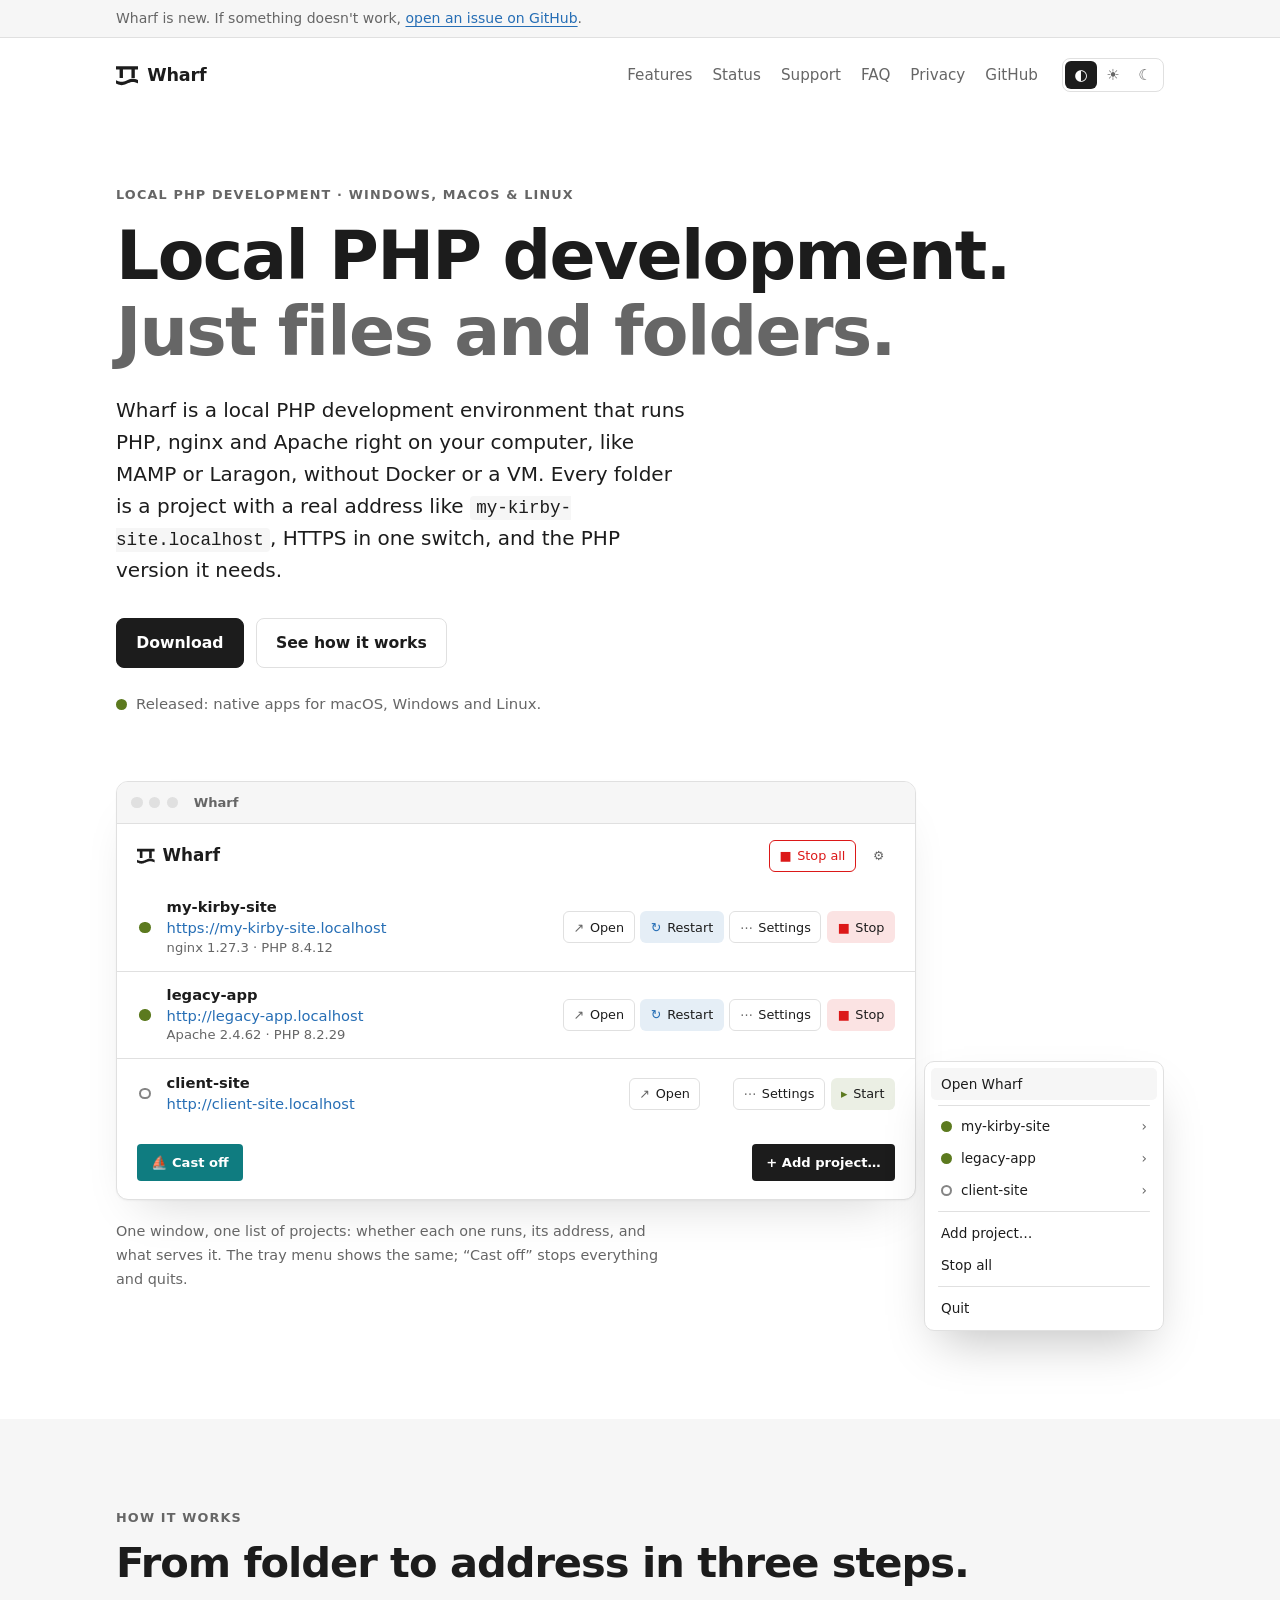
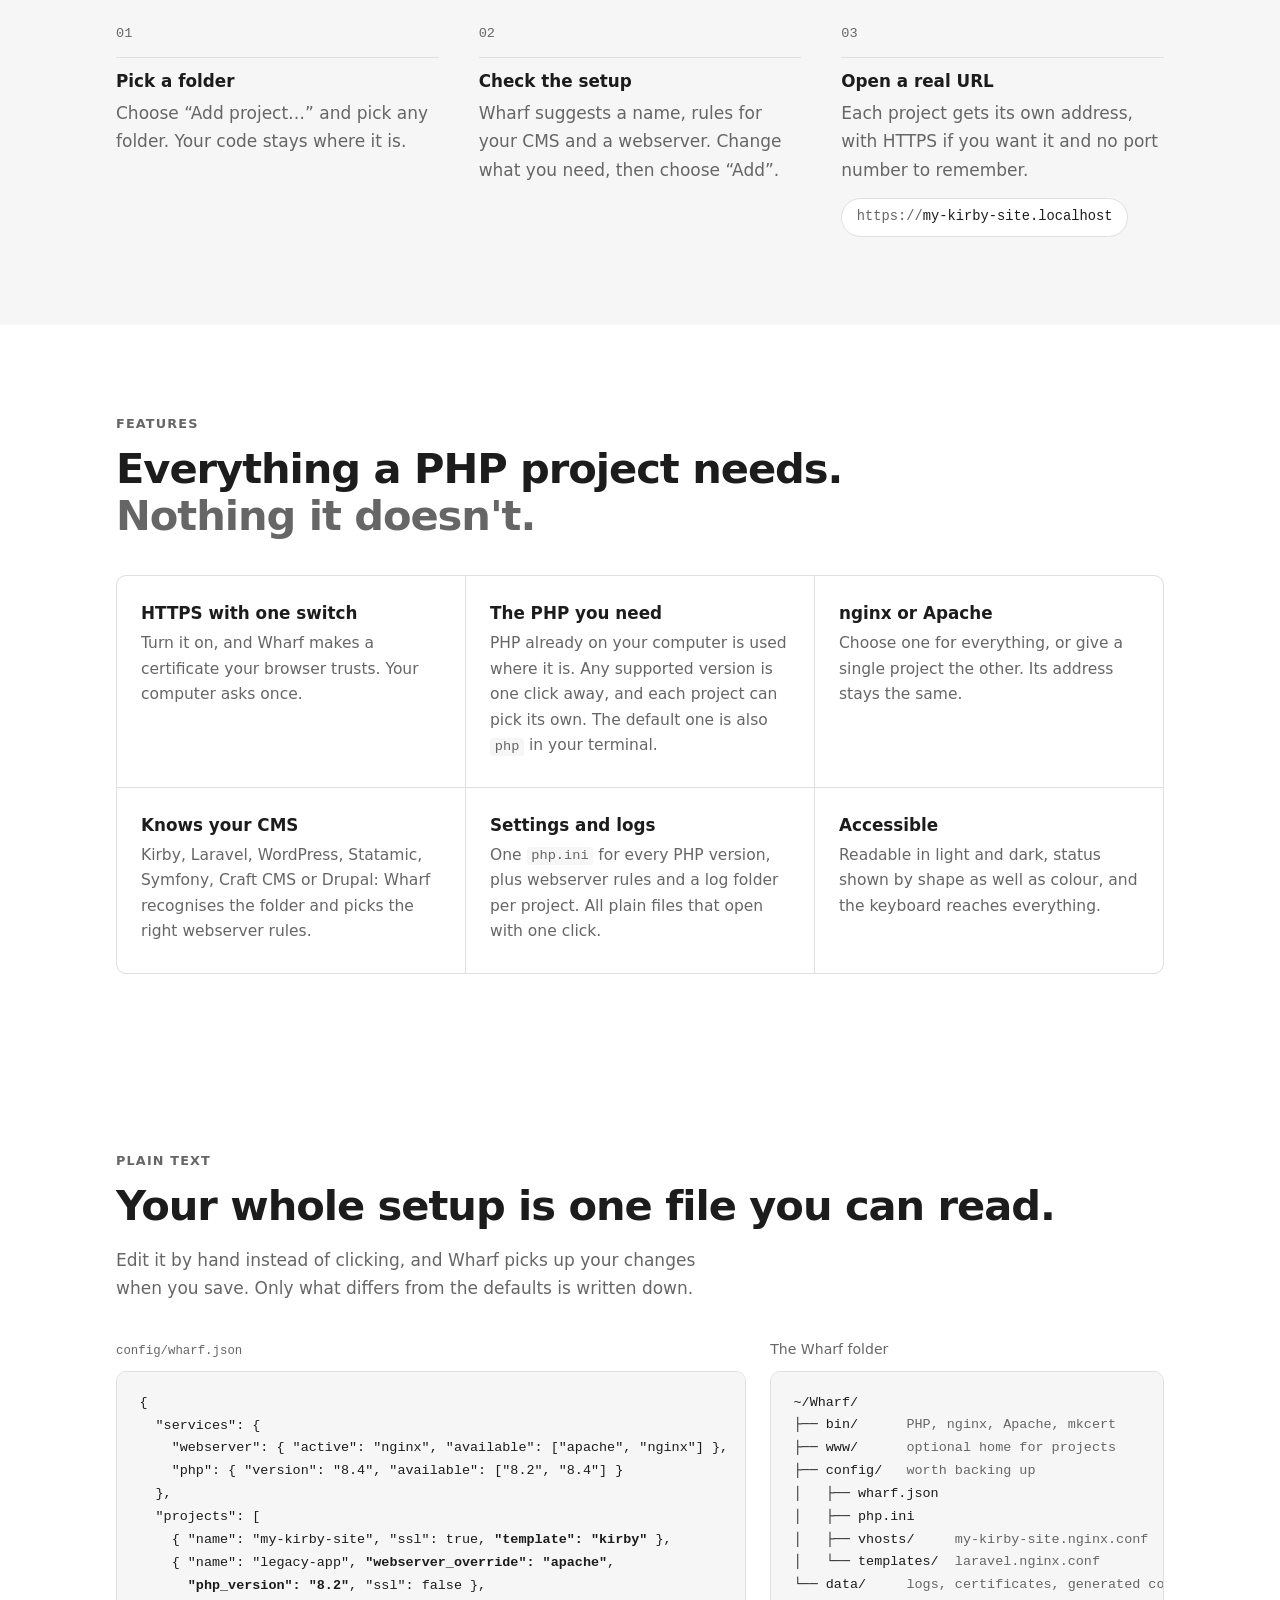
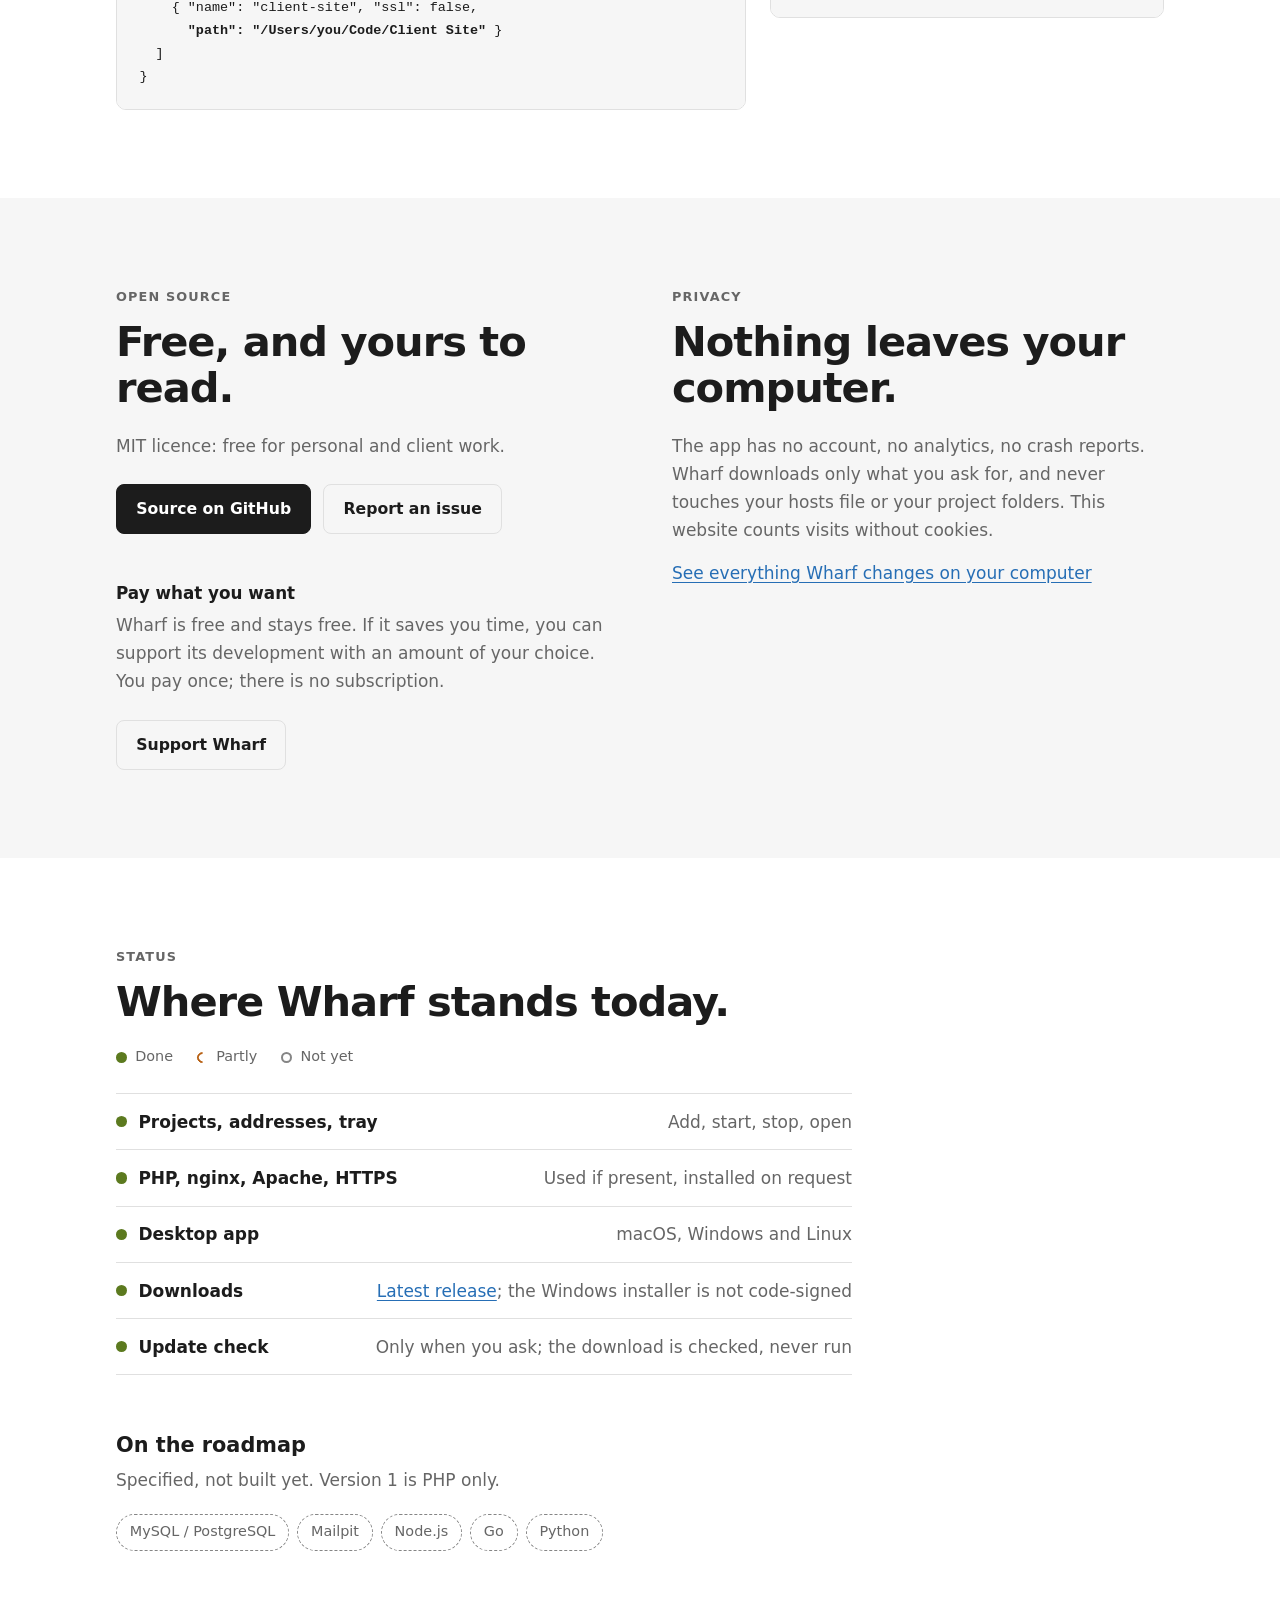
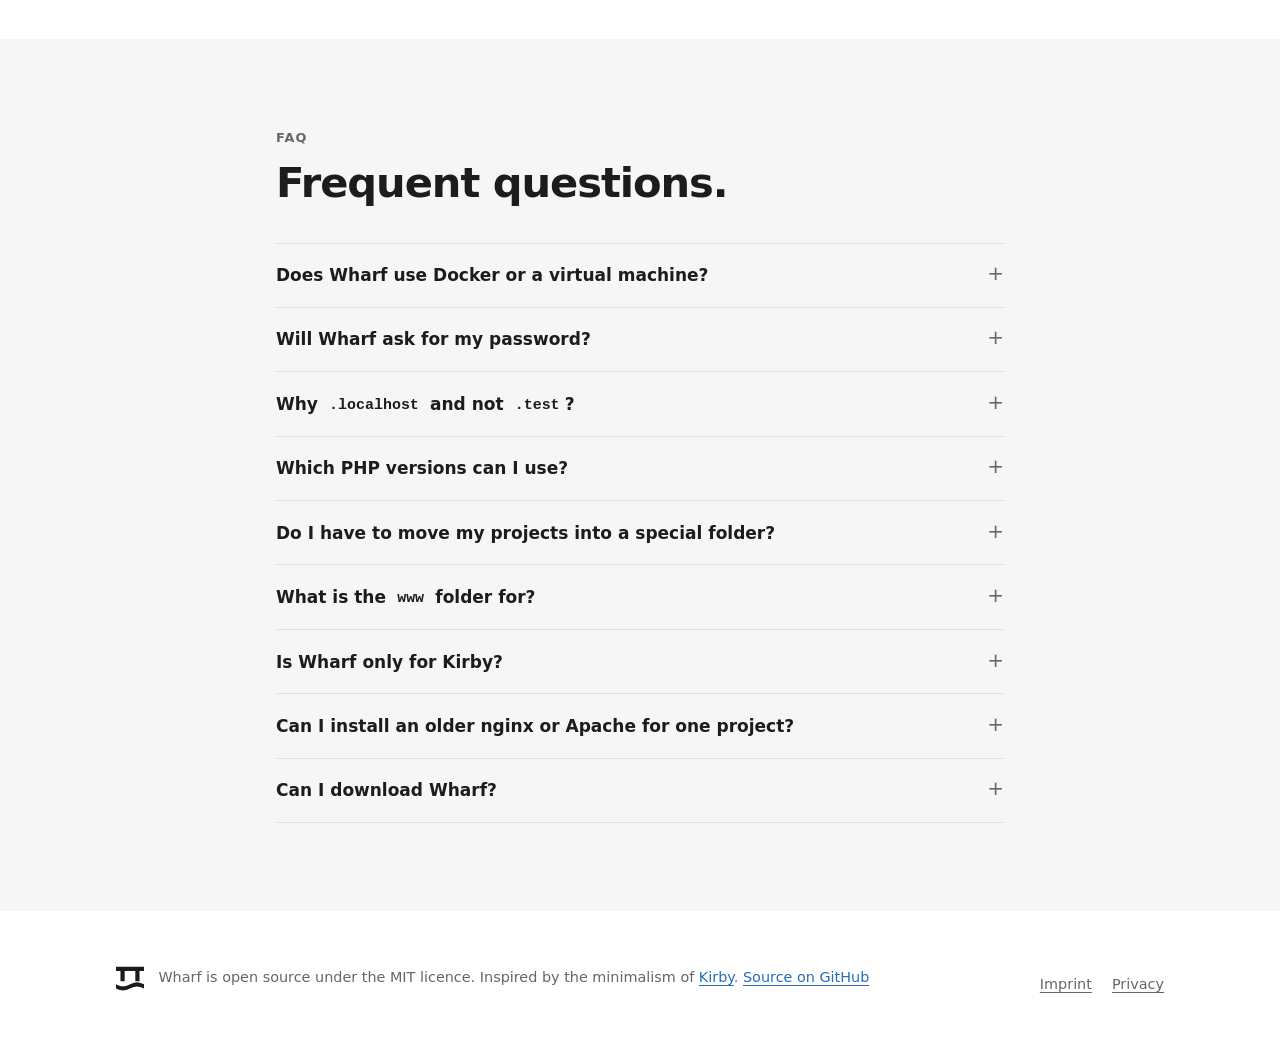
==== commit 7b68a602: "💬 Tighten landing page "How it works" copy Retitle the section "From folder to address in three step" ====
--- a/docs/index.html
+++ b/docs/index.html
@@ -230,24 +230,22 @@
     <section id="how" class="band" aria-labelledby="how-title">
       <div class="wrap">
         <p class="eyebrow">How it works</p>
-        <h2 id="how-title">Three steps. No wizard.</h2>
+        <h2 id="how-title">From folder to address in three steps.</h2>
         <ol class="steps">
           <li>
             <h3>Pick a folder</h3>
-            <p>“Add project…” takes any folder where it lives, and your code
-            stays put. Wharf proposes a name and the rules for your CMS, and one
-            click starts it.</p>
+            <p>Choose “Add project…” and pick any folder. Your code stays
+            where it is.</p>
           </li>
           <li>
-            <h3>Start it from the tray</h3>
-            <p>Start, stop and open projects from the tray menu without opening
-            the window. Quit Wharf, and everything it started stops.</p>
+            <h3>Check the setup</h3>
+            <p>Wharf suggests a name, rules for your CMS and a webserver.
+            Change what you need, then choose “Add”.</p>
           </li>
           <li>
             <h3>Open a real URL</h3>
-            <p>Each project gets its own address, with HTTPS if you want it.
-            Your computer finds it by itself, so there is nothing to set up and
-            no password to type, and the address has no port number.</p>
+            <p>Each project gets its own address, with HTTPS if you want it
+            and no port number to remember.</p>
             <p class="address"><span class="dim">https://</span>my-kirby-site.localhost</p>
           </li>
         </ol>
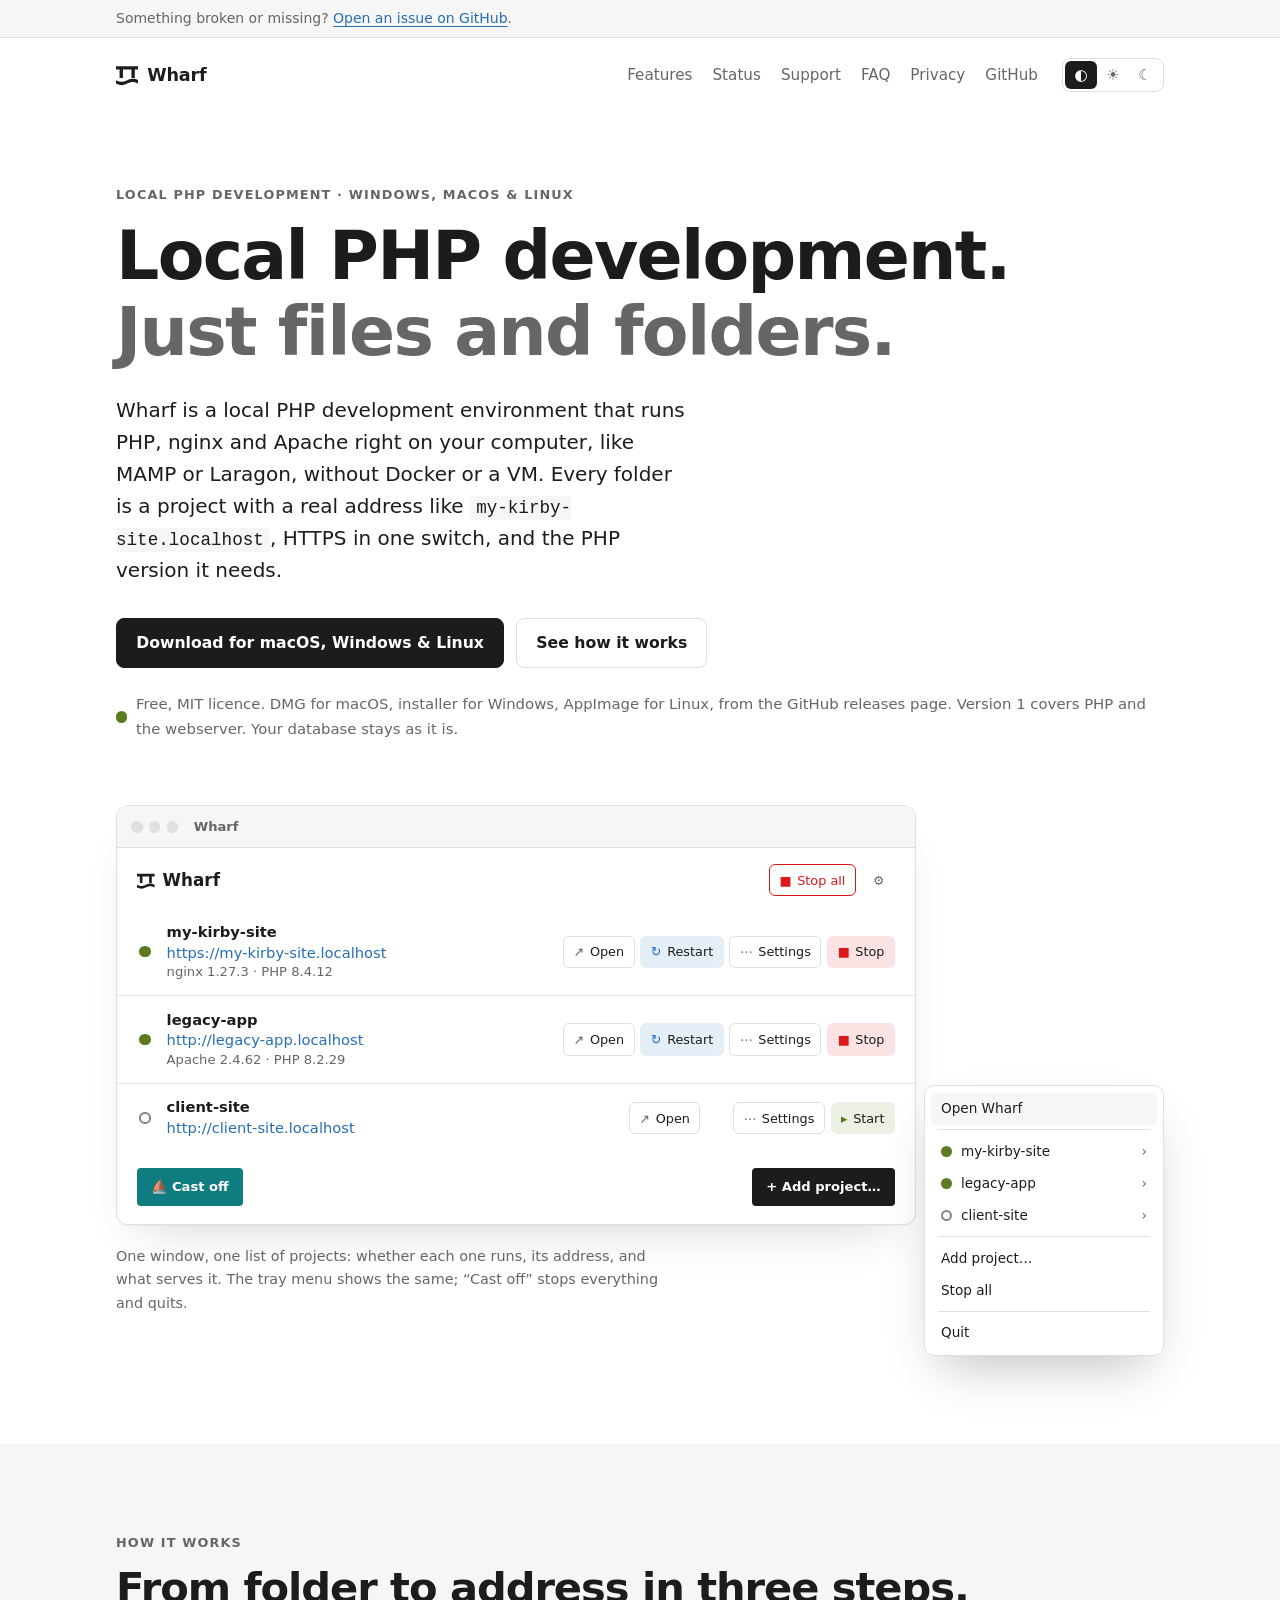
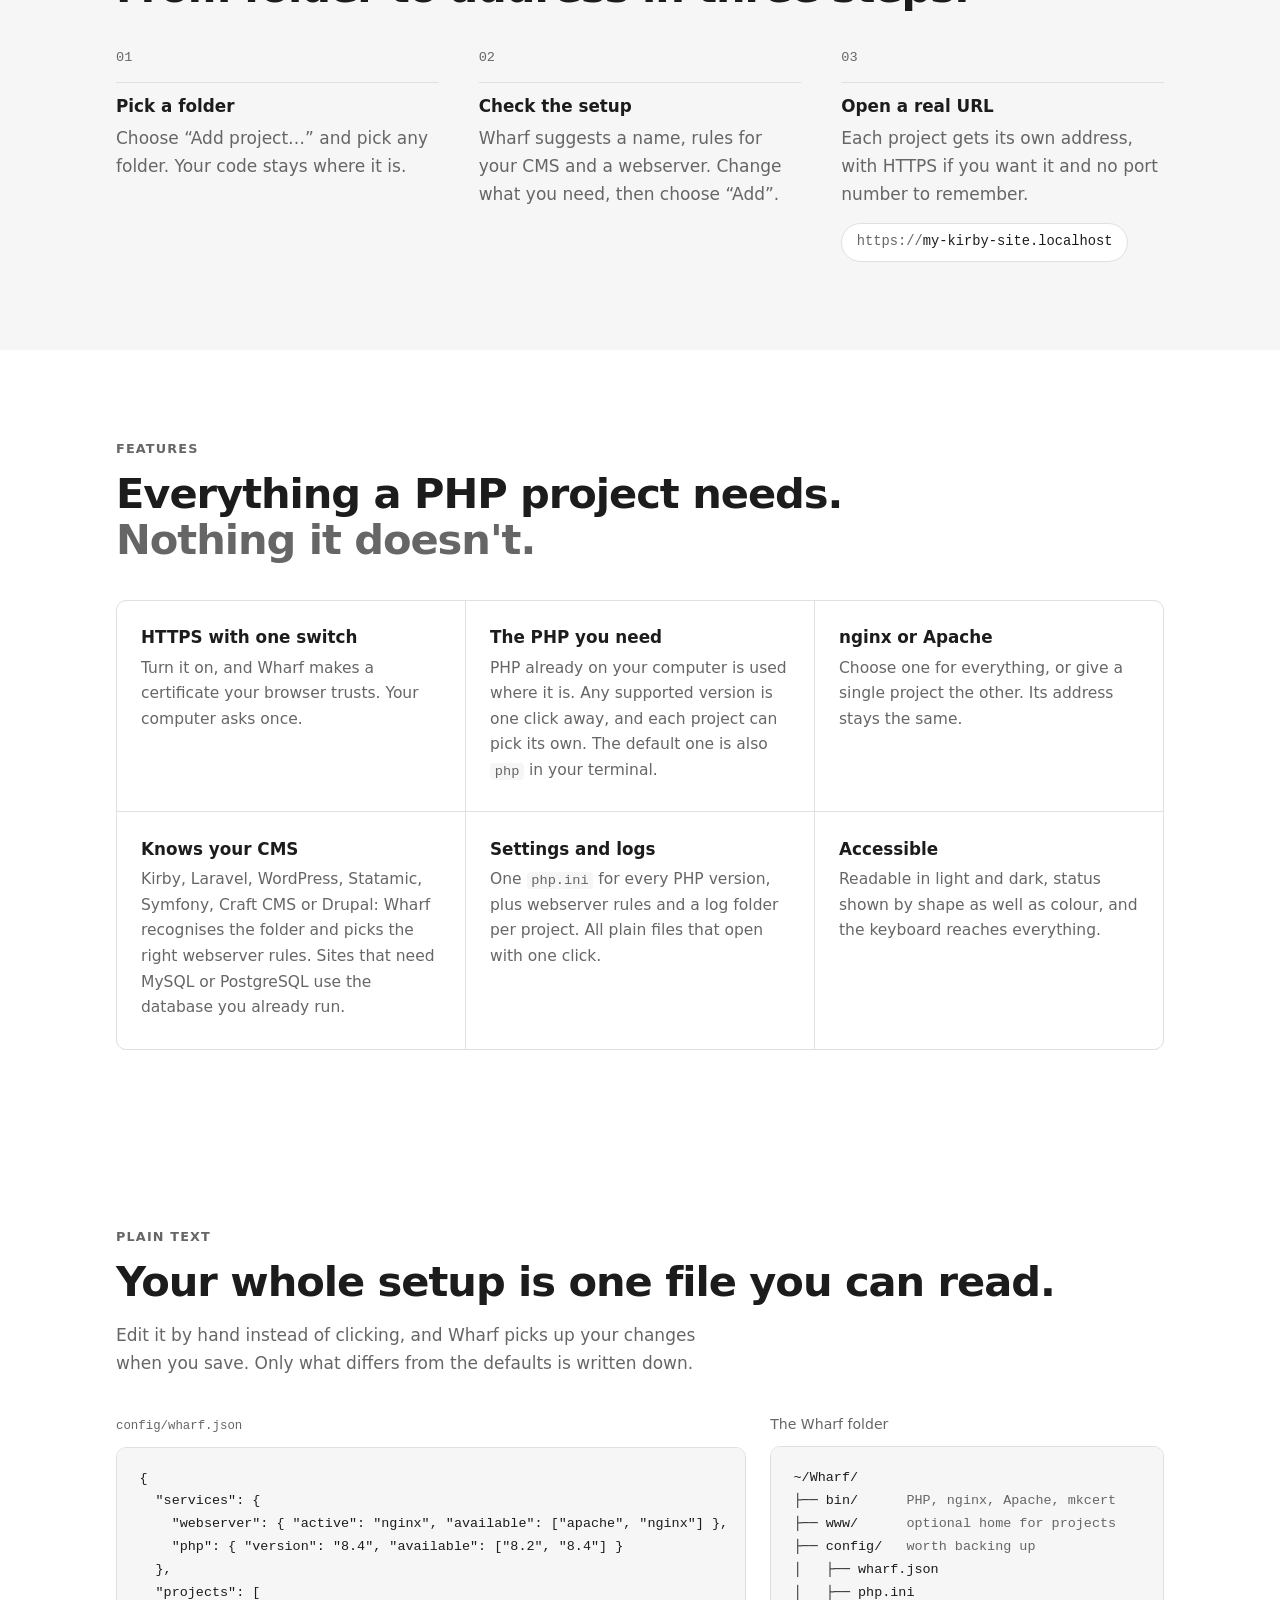
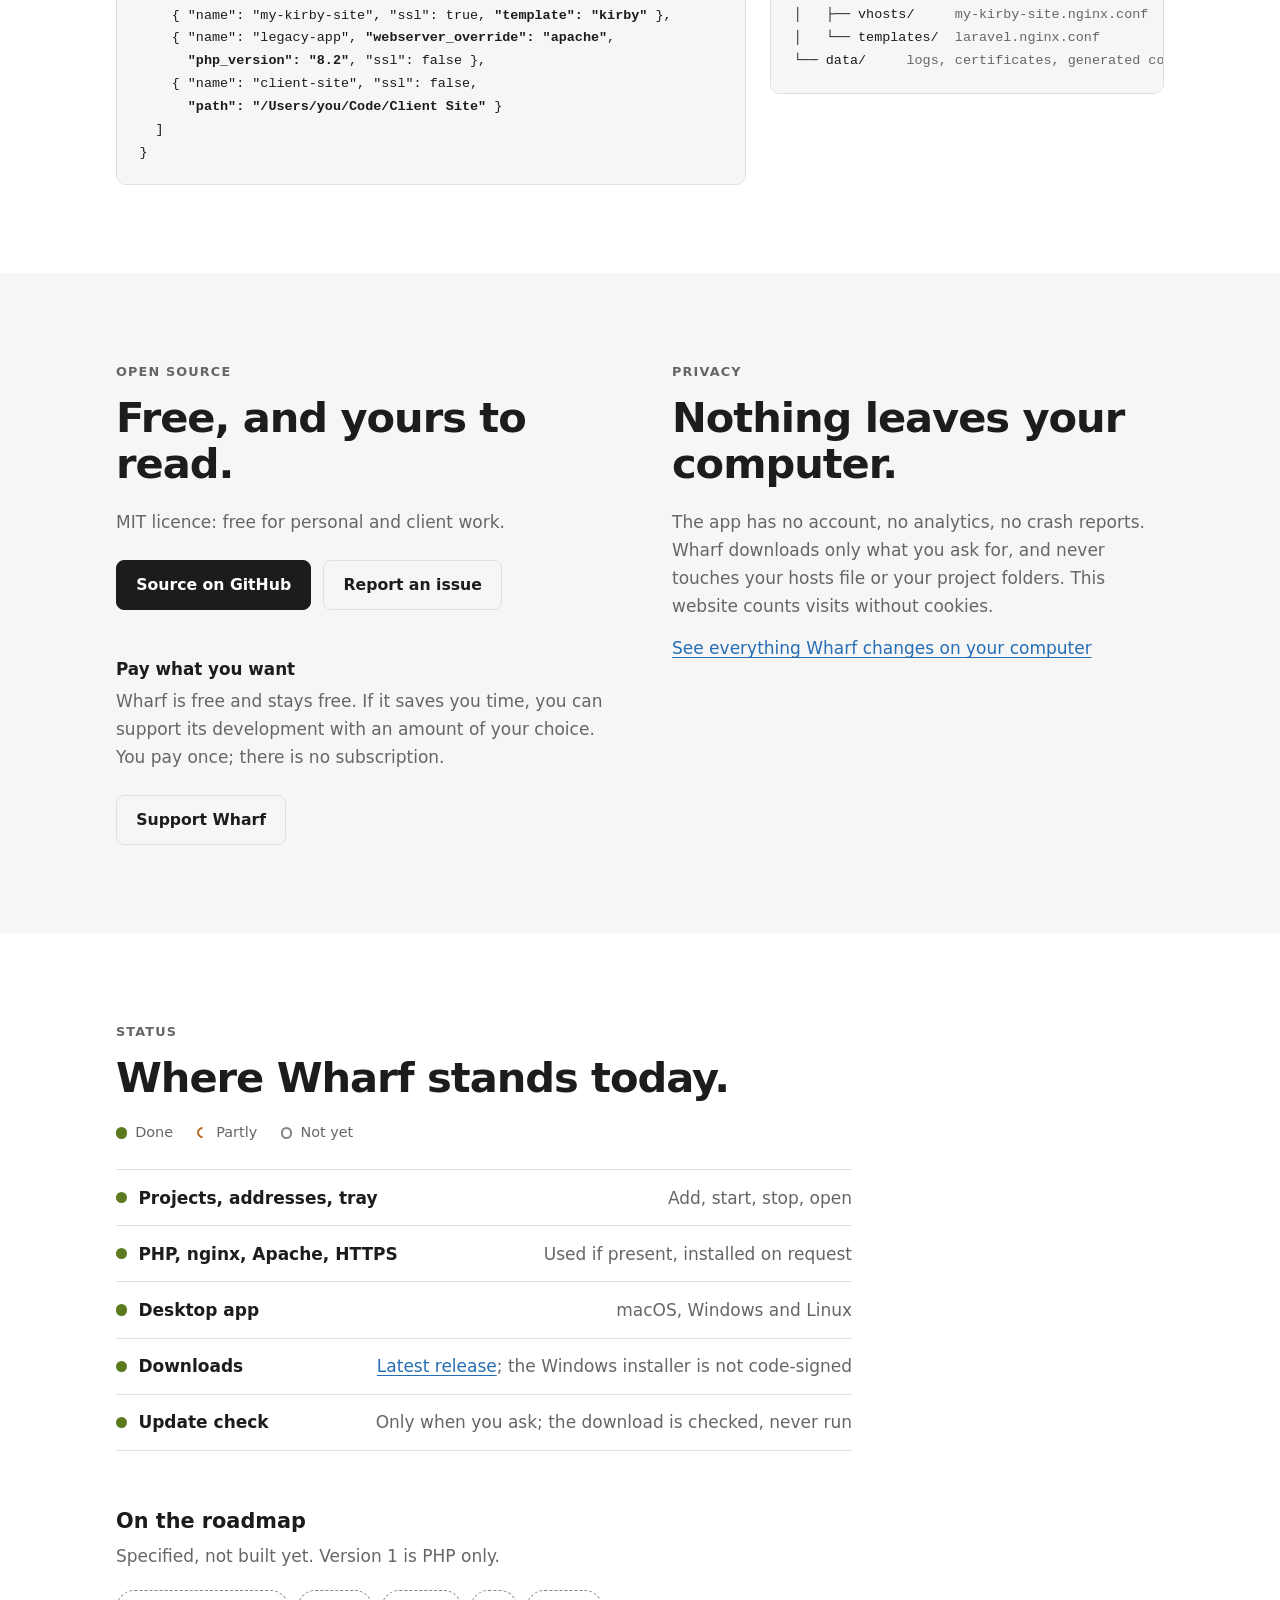
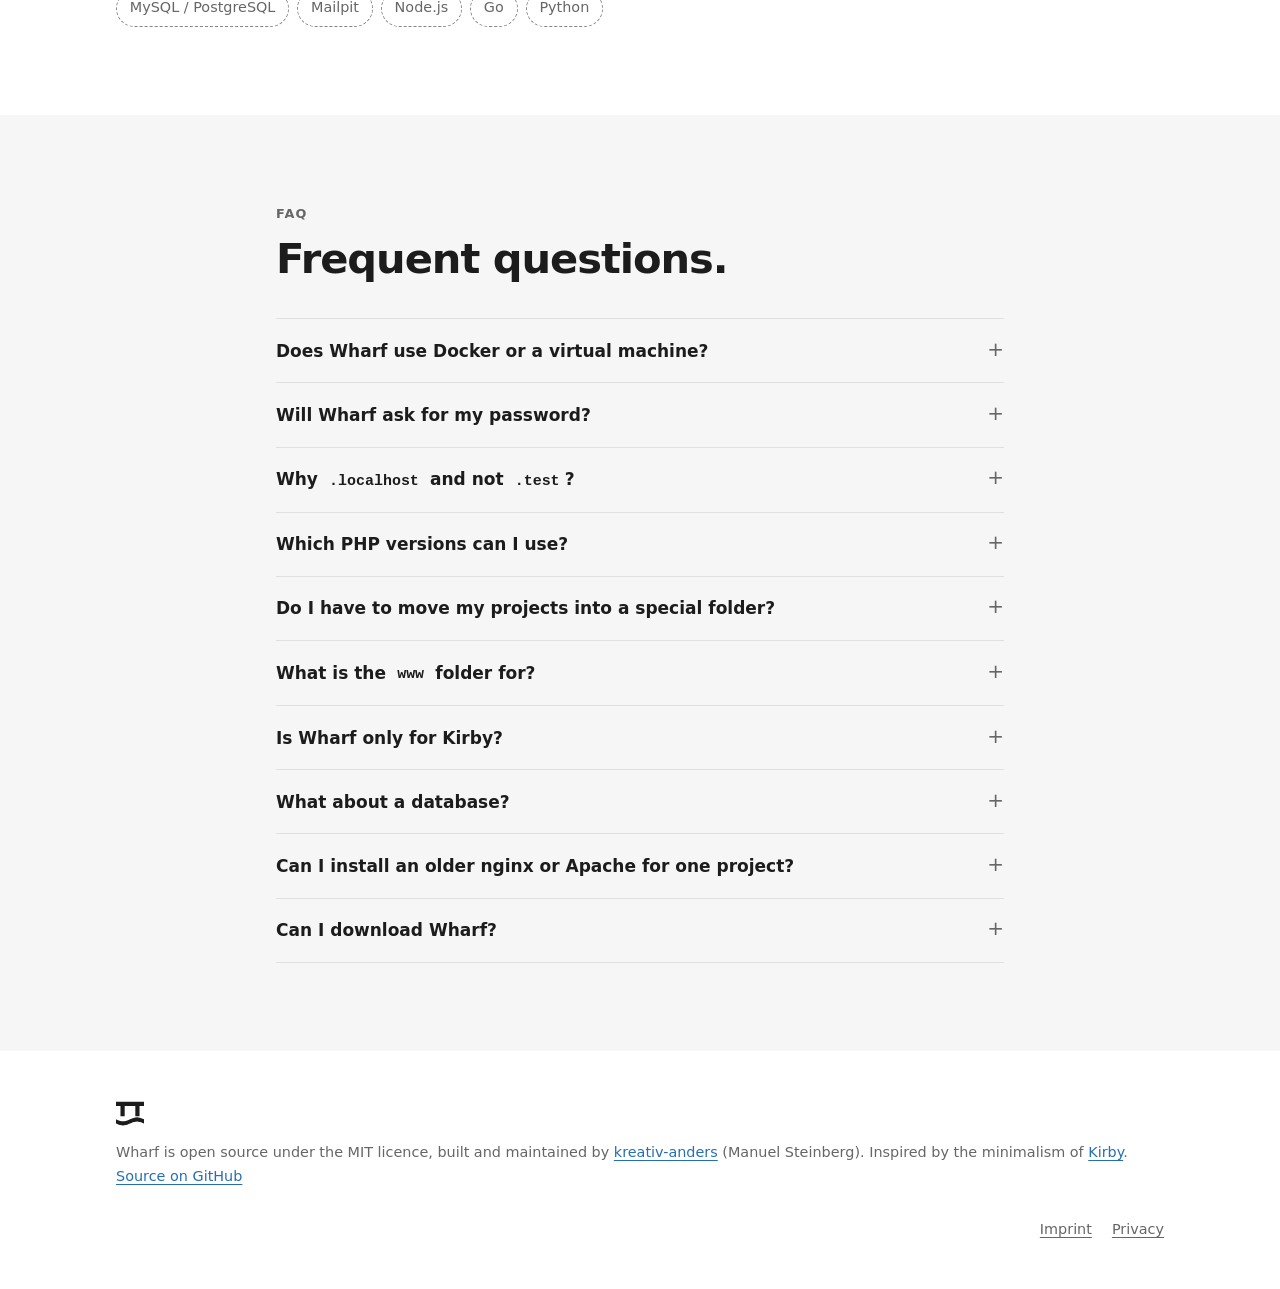
==== commit f0192aa9: "💬 Name download platforms, database stance and maintainer on landing page - Download button names ma" ====
--- a/docs/index.html
+++ b/docs/index.html
@@ -117,6 +117,11 @@
           },
           {
             "@type": "Question",
+            "name": "What about a database?",
+            "acceptedAnswer": { "@type": "Answer", "text": "Version 1 covers PHP and the webserver. WordPress, Laravel, Craft CMS or Drupal reach the MySQL, MariaDB or PostgreSQL you already run, at 127.0.0.1 as usual, for example one installed with Homebrew, your package manager or the official installer. A database managed by Wharf is on the roadmap." }
+          },
+          {
+            "@type": "Question",
             "name": "Can I install an older nginx or Apache for one project?",
             "acceptedAnswer": { "@type": "Answer", "text": "Not yet. Wharf installs the newest nginx and Apache, because the places it gets them from rarely offer older versions." }
           },
@@ -135,8 +140,8 @@
   <a class="skip" href="#main">Skip to content</a>
 
   <aside class="notice" aria-label="Bug reports">
-    <p class="wrap">Wharf is new. If something doesn't work,
-    <a href="https://github.com/kreativ-anders/wharf-dev/issues">open an issue on GitHub</a>.</p>
+    <p class="wrap">Something broken or missing?
+    <a href="https://github.com/kreativ-anders/wharf-dev/issues">Open an issue on GitHub</a>.</p>
   </aside>
 
   <header class="site wrap">
@@ -171,10 +176,10 @@
         version it needs.
       </p>
       <p class="cta">
-        <a class="button" href="https://github.com/kreativ-anders/wharf-dev/releases/latest">Download</a>
+        <a class="button" href="https://github.com/kreativ-anders/wharf-dev/releases/latest">Download for macOS, Windows &amp; Linux</a>
         <a class="button ghost" href="#how">See how it works</a>
       </p>
-      <p class="note"><span class="status is-running" aria-hidden="true"></span> Released: native apps for macOS, Windows and Linux.</p>
+      <p class="note"><span class="status is-running" aria-hidden="true"></span> Free, MIT licence. DMG for macOS, installer for Windows, AppImage for Linux, from the GitHub releases page. Version 1 covers PHP and the webserver. Your database stays as it is.</p>
 
       <figure class="shot">
         <div class="window" aria-hidden="true">
@@ -277,7 +282,8 @@
         <li>
           <h3>Knows your CMS</h3>
           <p>Kirby, Laravel, WordPress, Statamic, Symfony, Craft CMS or Drupal:
-          Wharf recognises the folder and picks the right webserver rules.</p>
+          Wharf recognises the folder and picks the right webserver rules.
+          Sites that need MySQL or PostgreSQL use the database you already run.</p>
         </li>
         <li>
           <h3>Settings and logs</h3>
@@ -448,6 +454,14 @@
             can change the pick, or choose none, for each project.</p>
           </details>
           <details>
+            <summary>What about a database?</summary>
+            <p>Version 1 covers PHP and the webserver. WordPress, Laravel, Craft
+            CMS or Drupal reach the MySQL, MariaDB or PostgreSQL you already run,
+            at <code>127.0.0.1</code> as usual, for example one installed with
+            Homebrew, your package manager or the official installer. A database
+            managed by Wharf is on the roadmap.</p>
+          </details>
+          <details>
             <summary>Can I install an older nginx or Apache for one project?</summary>
             <p>Not yet. Wharf installs the newest nginx and Apache, because the
             places it gets them from rarely offer older versions.</p>
@@ -468,8 +482,9 @@
 
   <footer class="site wrap">
     <svg class="pier" viewBox="0 0 100 100" aria-hidden="true" focusable="false"><path d="M0 10h100v15H0zM16 10h15v52H16zM69 10h15v52H69zM0 72.5L5 74.66 10 76.61 15 78.16 20 79.16 25 79.5 30 79.16 35 78.16 40 76.61 45 74.66 50 72.5 55 70.34 60 68.39 65 66.84 70 65.84 75 65.5 80 65.84 85 66.84 90 68.39 95 70.34 100 72.5V87.5L95 85.34 90 83.39 85 81.84 80 80.84 75 80.5 70 80.84 65 81.84 60 83.39 55 85.34 50 87.5 45 89.66 40 91.61 35 93.16 30 94.16 25 94.5 20 94.16 15 93.16 10 91.61 5 89.66 0 87.5z"/></svg>
-    <p>Wharf is open source under the MIT licence. Inspired by the minimalism
-    of <a href="https://getkirby.com">Kirby</a>.
+    <p>Wharf is open source under the MIT licence, built and maintained by
+    <a href="https://kreativ-anders.de/">kreativ-anders</a> (Manuel Steinberg).
+    Inspired by the minimalism of <a href="https://getkirby.com">Kirby</a>.
     <a href="https://github.com/kreativ-anders/wharf-dev">Source on GitHub</a></p>
     <p class="legal-links"><a href="imprint.html">Imprint</a> <a href="privacy.html">Privacy</a></p>
   </footer>
--- a/docs/style.css
+++ b/docs/style.css
@@ -578,14 +578,12 @@
 
 .side {
   position: sticky;
-  top: 0;
+  top: 1rem;
   align-self: start;
   display: flex;
   flex-direction: column;
   gap: 2px;
   padding: 0.5rem;
-  border-right: 1px solid var(--line);
-  min-height: 100%;
 }
 .side a {
   display: flex;
@@ -612,7 +610,9 @@
   font-weight: 600;
 }
 
-.pane { padding: 0.5rem 2rem 2.5rem; }
+/* INFO: the divider is the pane's, not the nav's: a nav stretched to the
+   pane's height has no room left to stick. */
+.pane { padding: 0.5rem 2rem 2.5rem; border-left: 1px solid var(--line); }
 .pane > section { padding-block: 1.5rem; scroll-margin-top: 1rem; }
 .pane > section + section { border-top: 1px solid var(--line); }
 .pane h2 { margin: 0 0 0.6rem; font-size: 1.15rem; letter-spacing: -0.01em; }
@@ -659,8 +659,6 @@
     position: static;
     flex-direction: row;
     flex-wrap: wrap;
-    min-height: 0;
-    border-right: 0;
     border-bottom: 1px solid var(--line);
   }
   .side a { flex: none; border-left: 0; border-bottom: 3px solid transparent; border-radius: 4px 4px 0 0; }
@@ -669,7 +667,7 @@
   .settings:has(#downloads:target) .side a[href="#downloads"],
   .settings:has(#website:target) .side a[href="#website"],
   .settings:has(#rights:target) .side a[href="#rights"] { border-bottom-color: var(--fg); }
-  .pane { padding-inline: 1.1rem; }
+  .pane { padding-inline: 1.1rem; border-left: 0; }
 }
 
 /* The window mock, as the app draws it today: the name and mark in the bar,
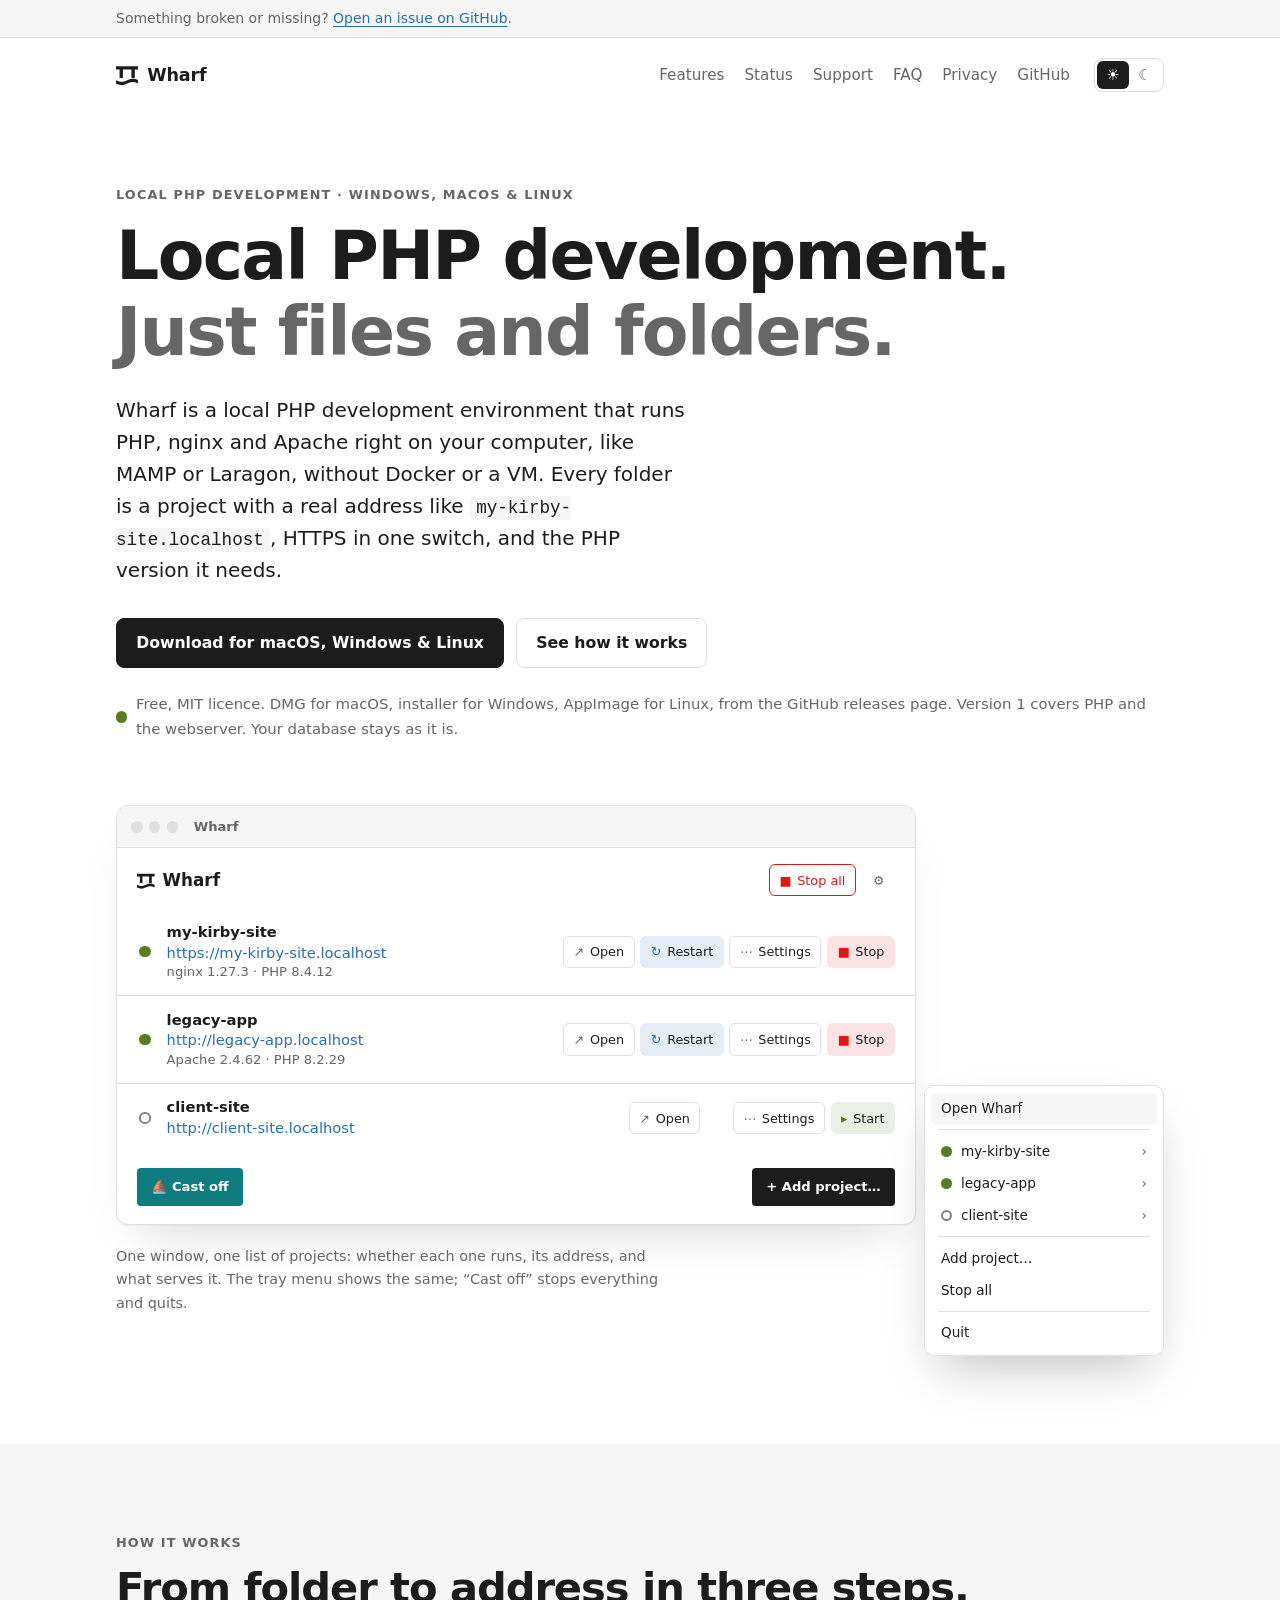
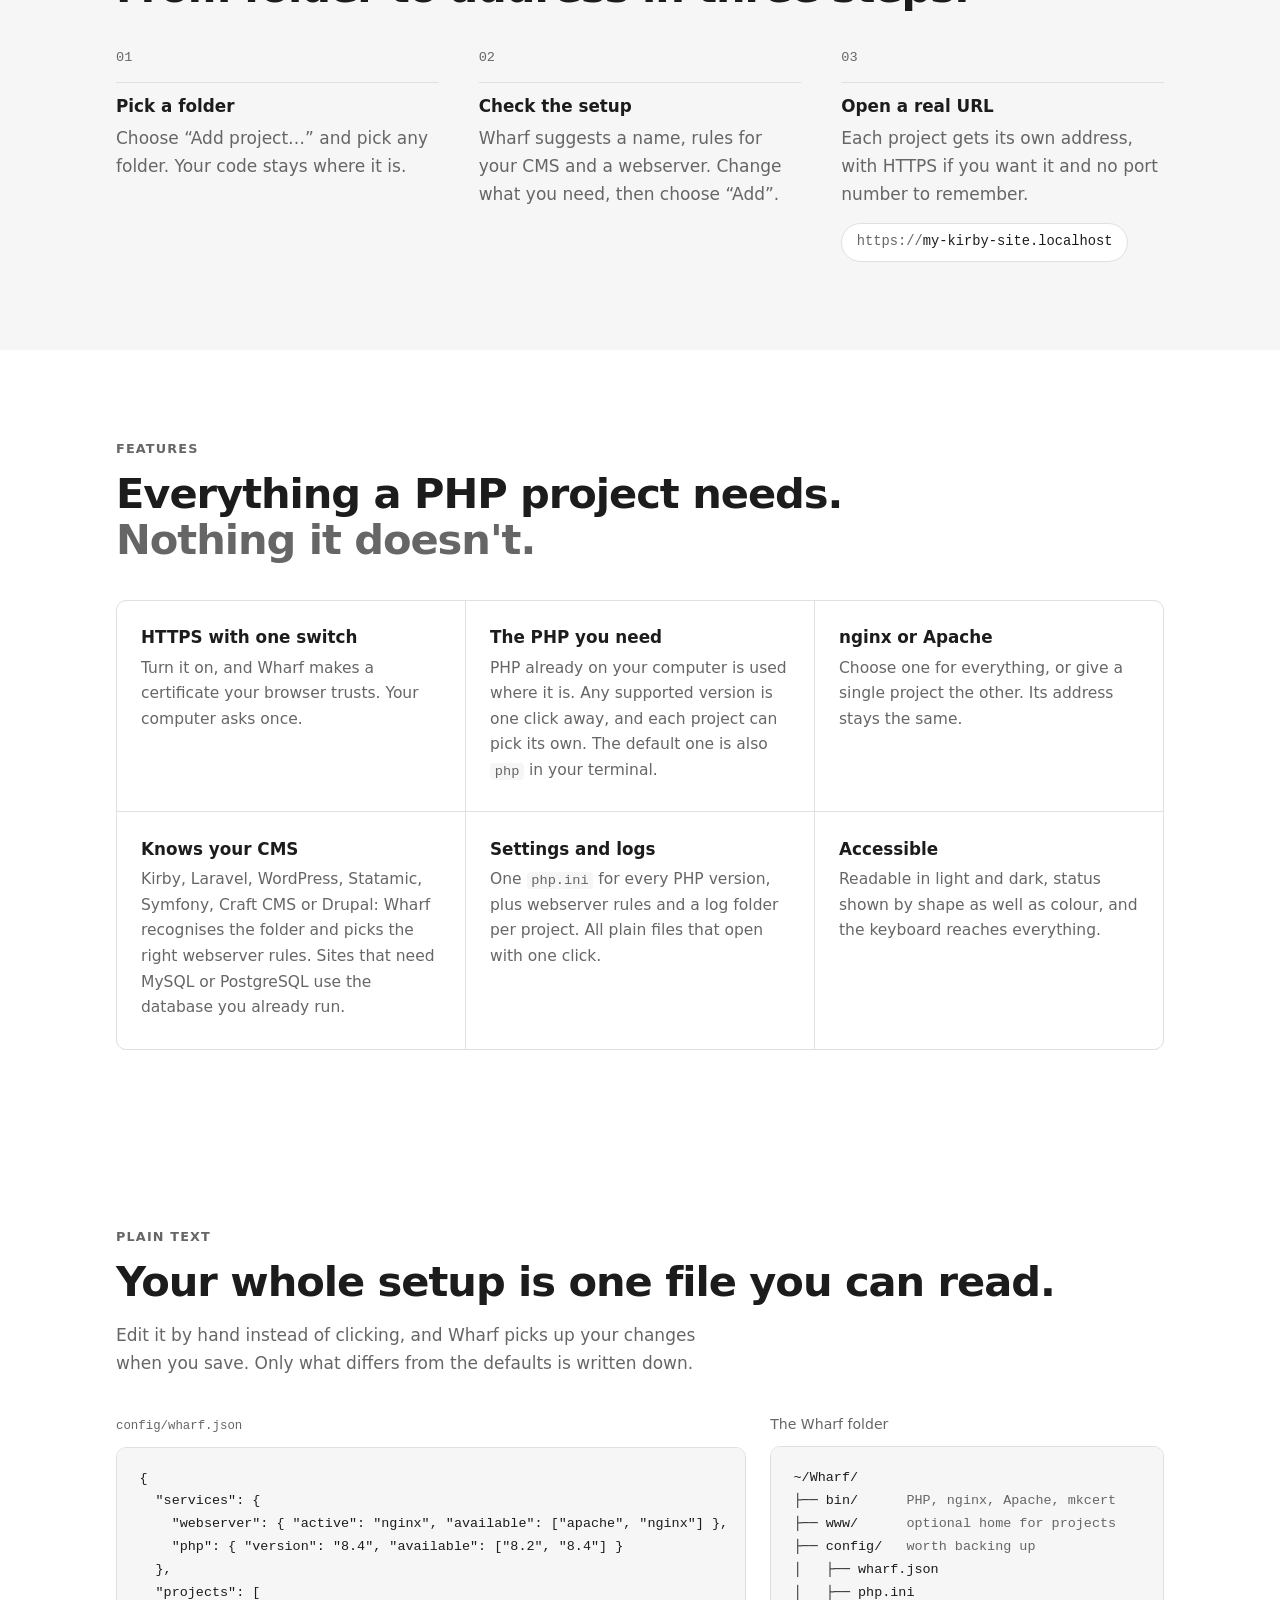
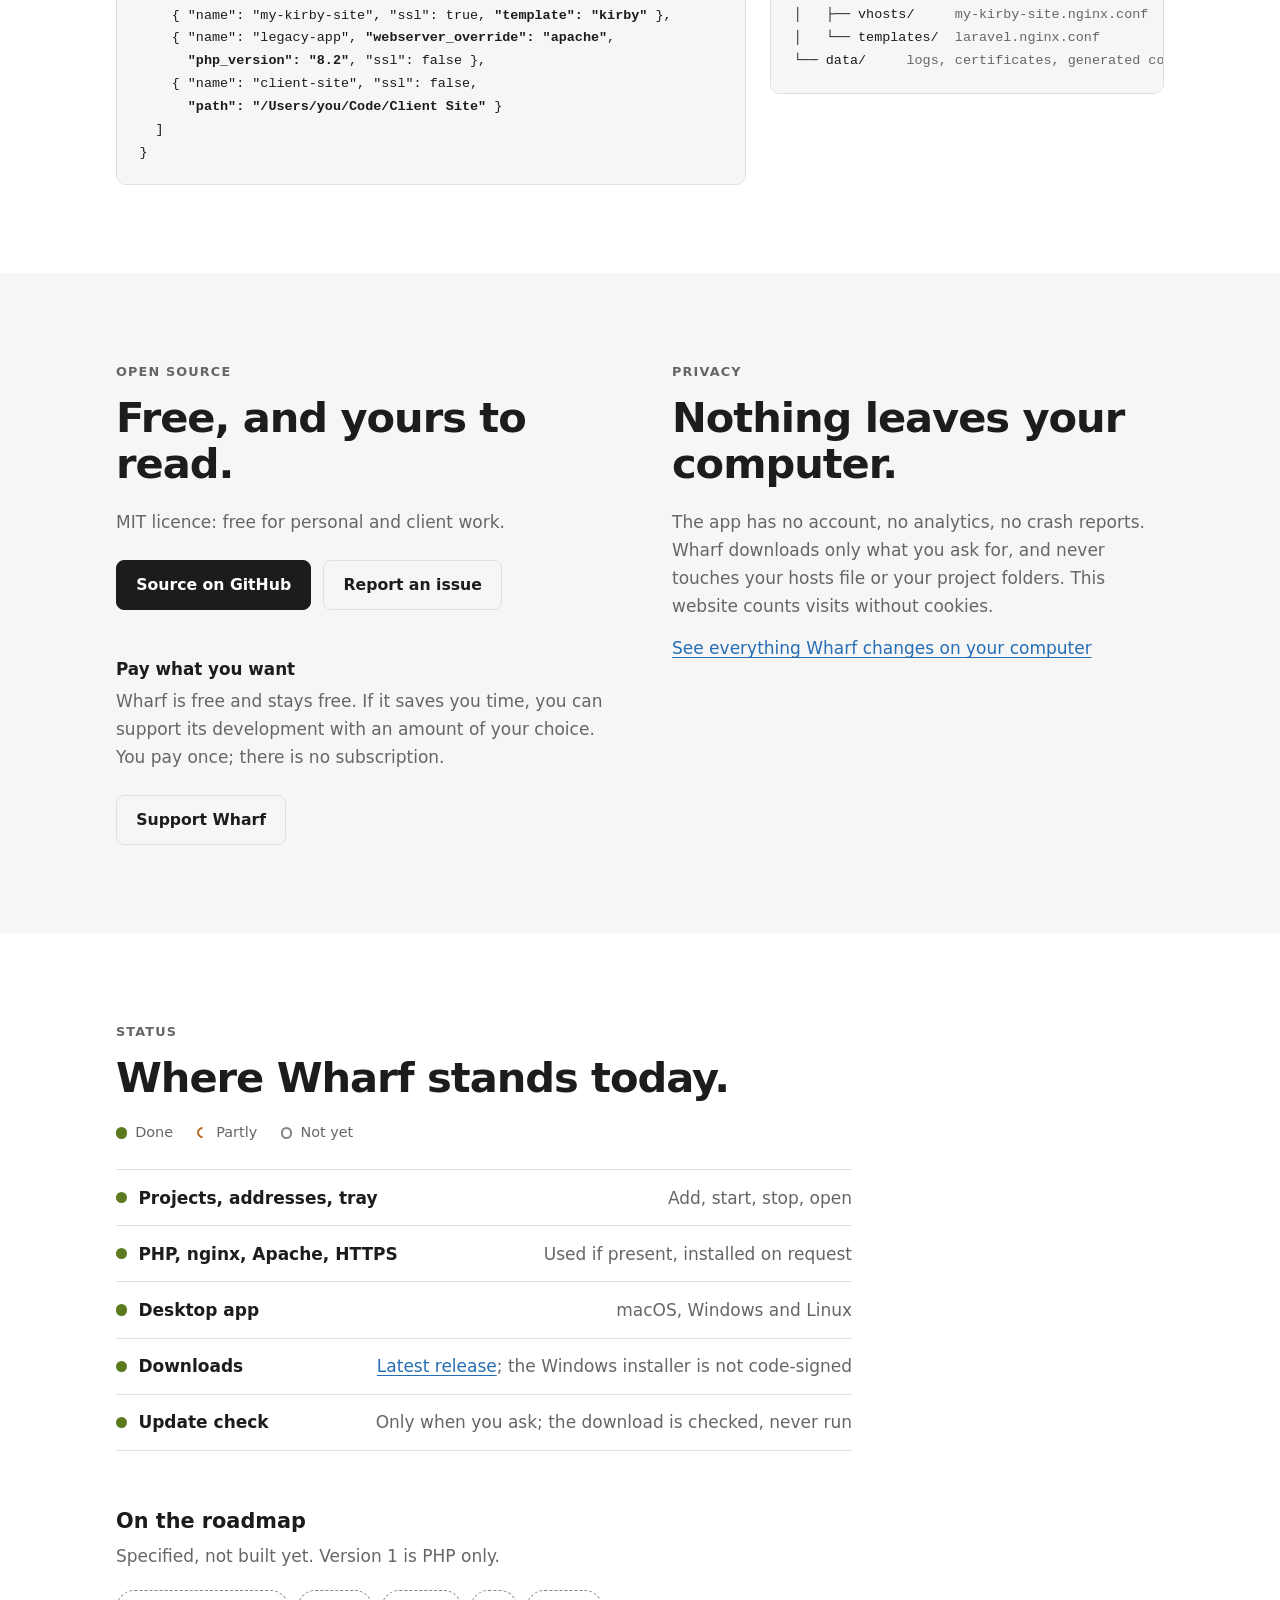
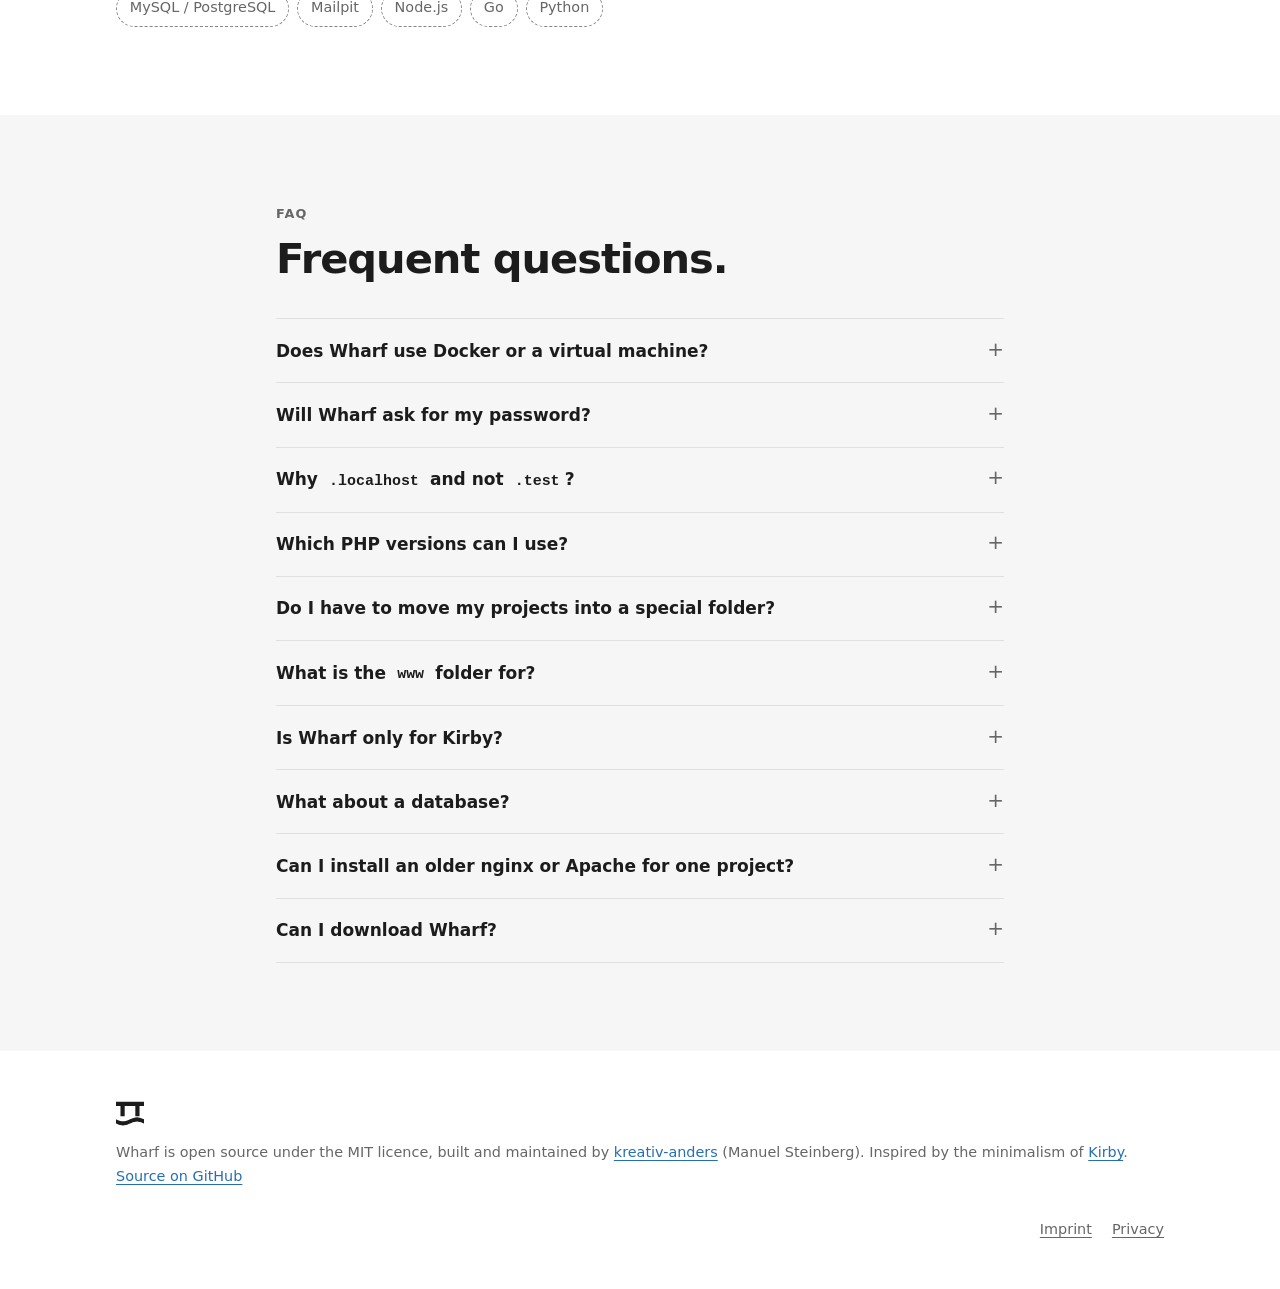
==== commit ebf17e05: "🚸 Reduce the landing page theme switch to light and dark Following the system is already what happen" ====
--- a/docs/index.html
+++ b/docs/index.html
@@ -158,8 +158,7 @@
       <a href="https://github.com/kreativ-anders/wharf-dev">GitHub</a>
     </nav>
     <div class="theme" role="group" aria-label="Colour theme" hidden>
-      <button type="button" value="system" aria-pressed="true" title="System"><span aria-hidden="true">◐</span><span class="sr-only">System</span></button>
-      <button type="button" value="light" aria-pressed="false" title="Light"><span aria-hidden="true">☀</span><span class="sr-only">Light</span></button>
+      <button type="button" value="light" aria-pressed="true" title="Light"><span aria-hidden="true">☀</span><span class="sr-only">Light</span></button>
       <button type="button" value="dark" aria-pressed="false" title="Dark"><span aria-hidden="true">☾</span><span class="sr-only">Dark</span></button>
     </div>
   </header>
--- a/docs/style.css
+++ b/docs/style.css
@@ -141,7 +141,7 @@
 nav a { color: var(--dim); text-decoration: none; font-size: 0.95rem; }
 nav a:hover { color: var(--fg); }
 
-/* The theme switch: system, light, dark — the pressed one is filled, not
+/* The theme switch: light, dark — the pressed one is filled, not
    only coloured (dev/design-principles.md §4). */
 
 .theme {
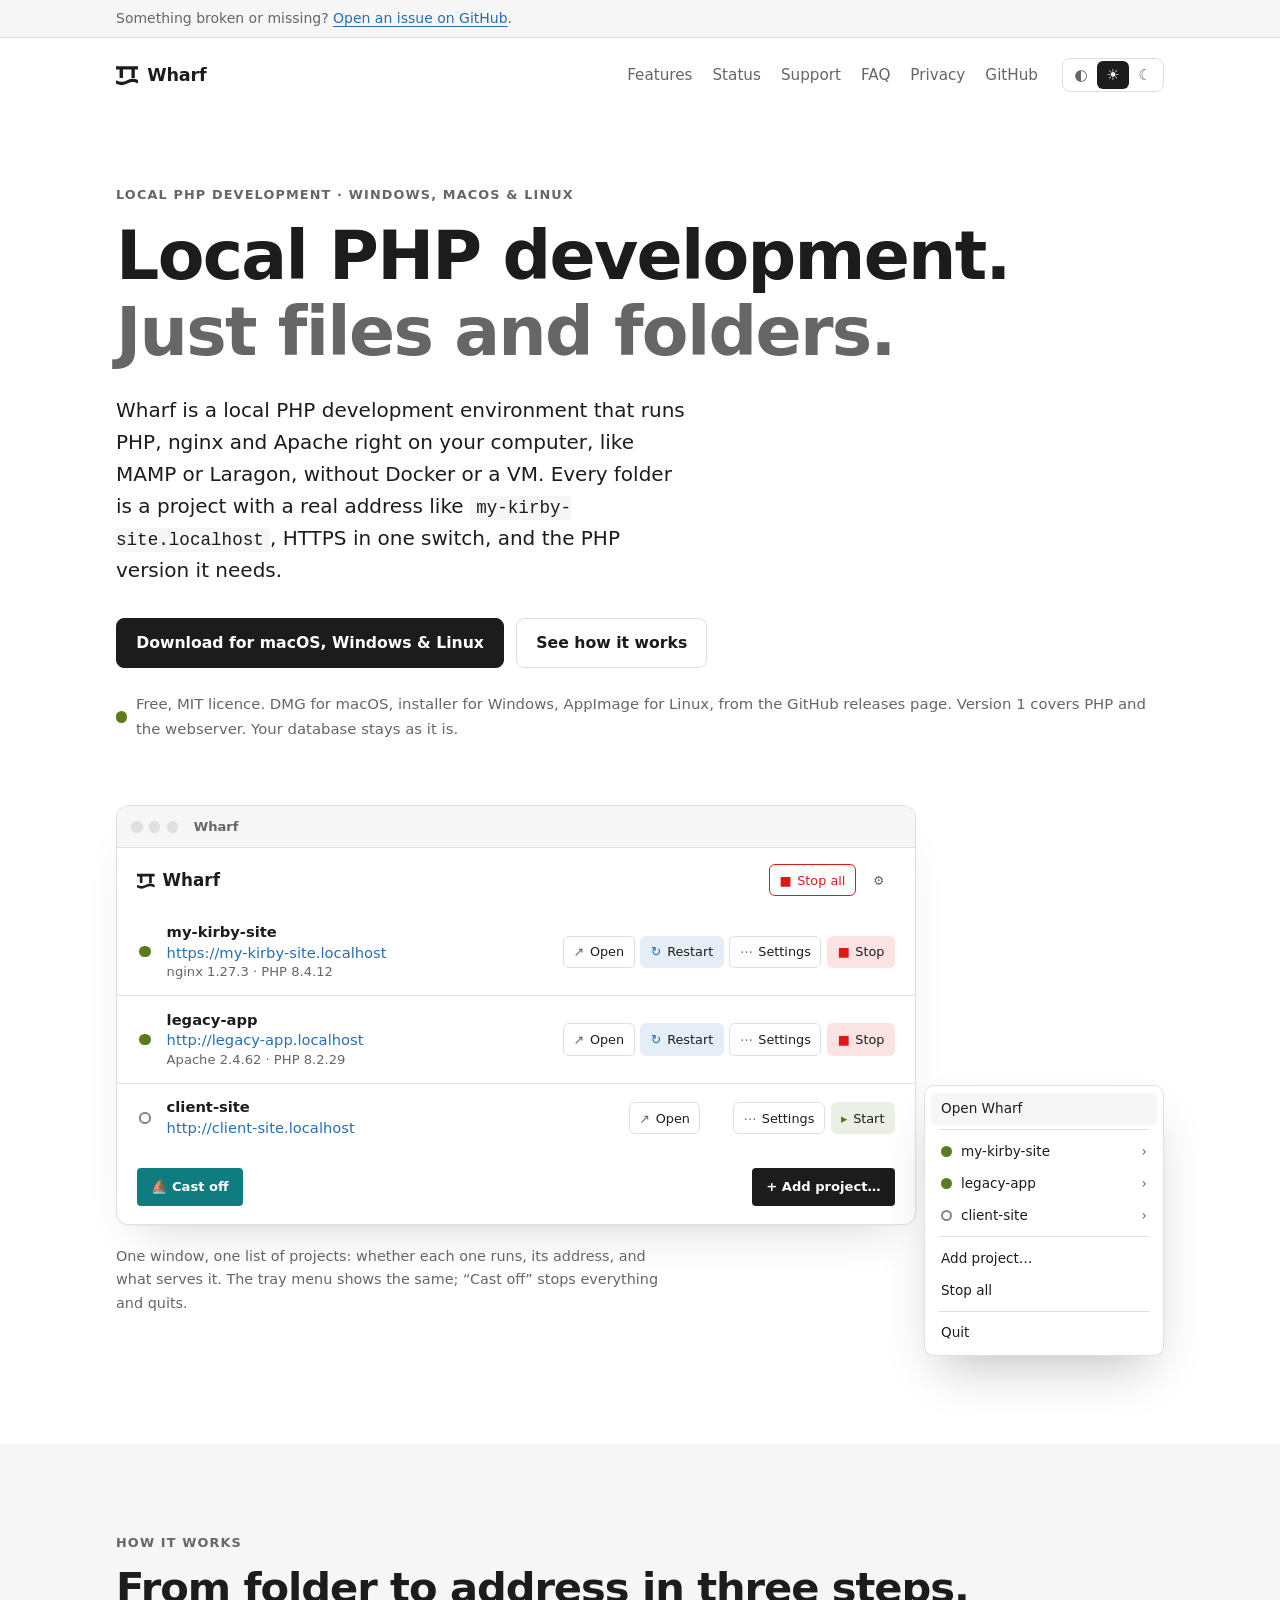
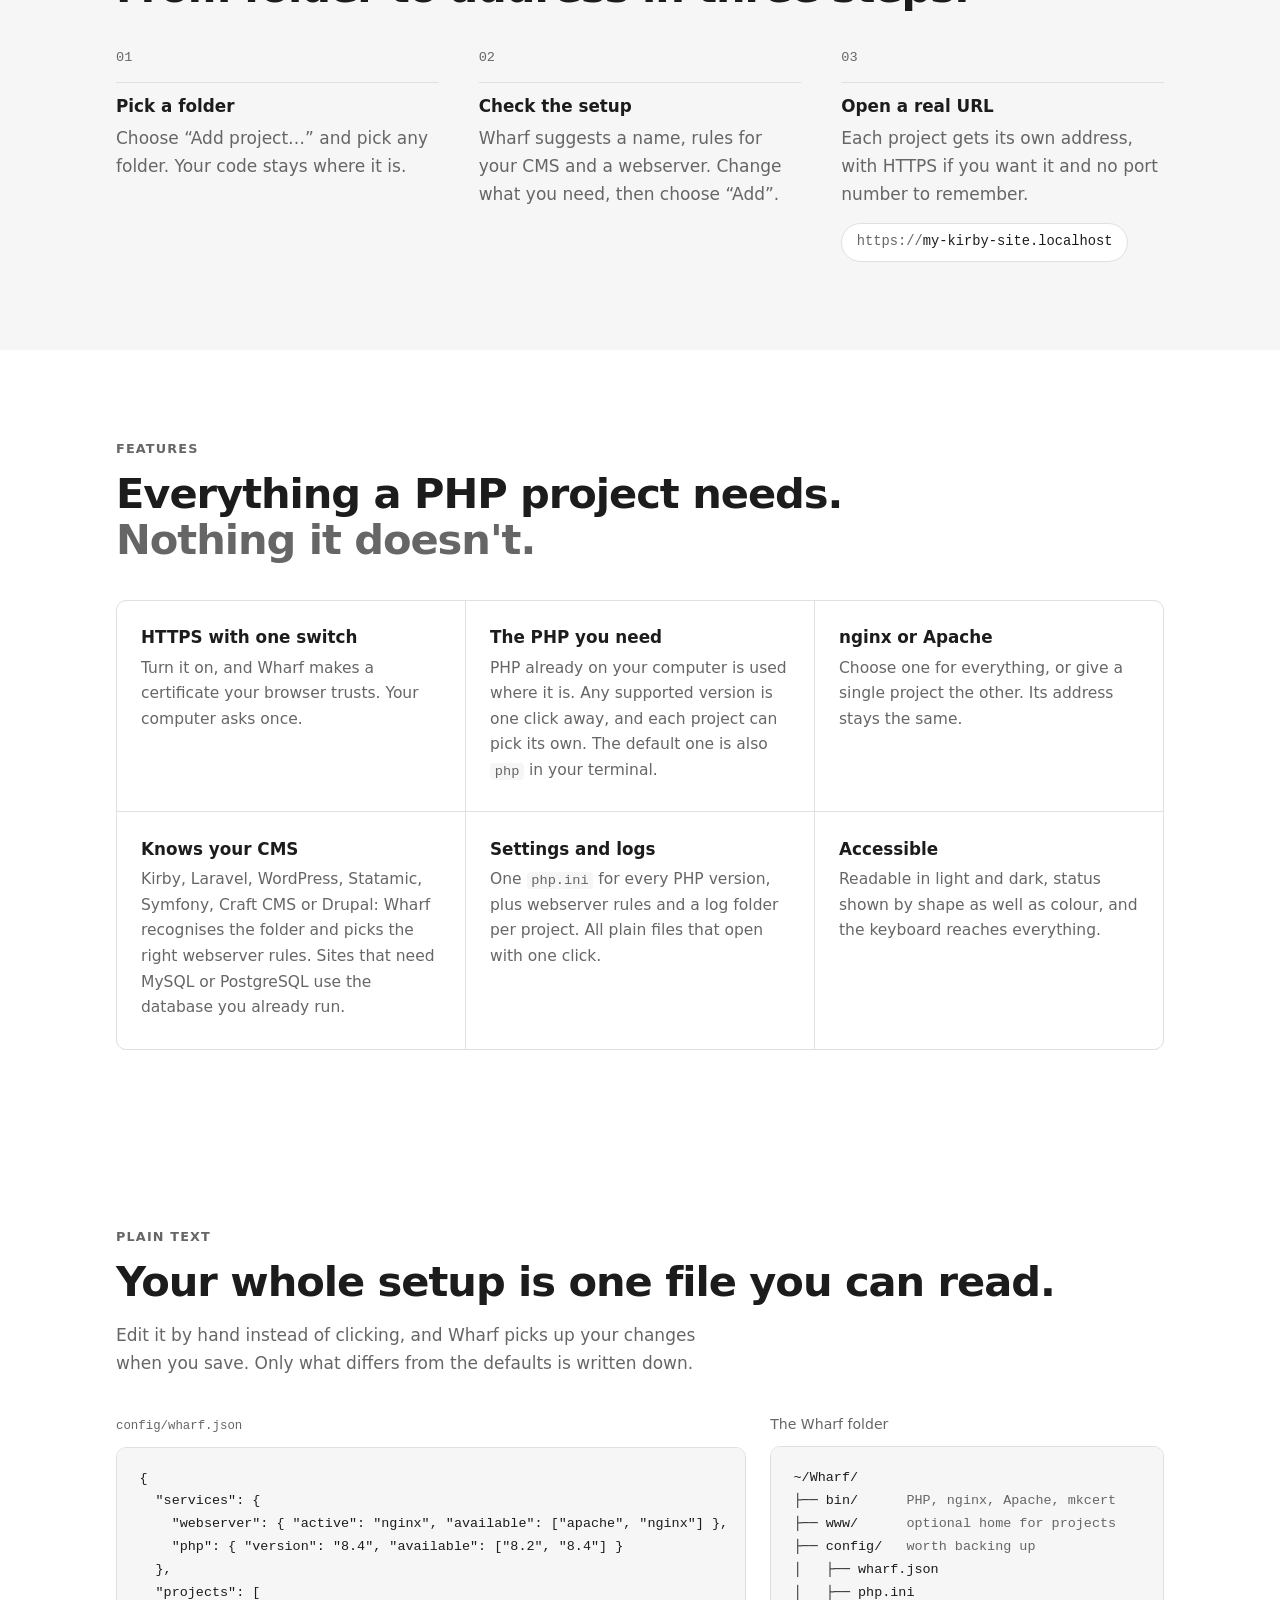
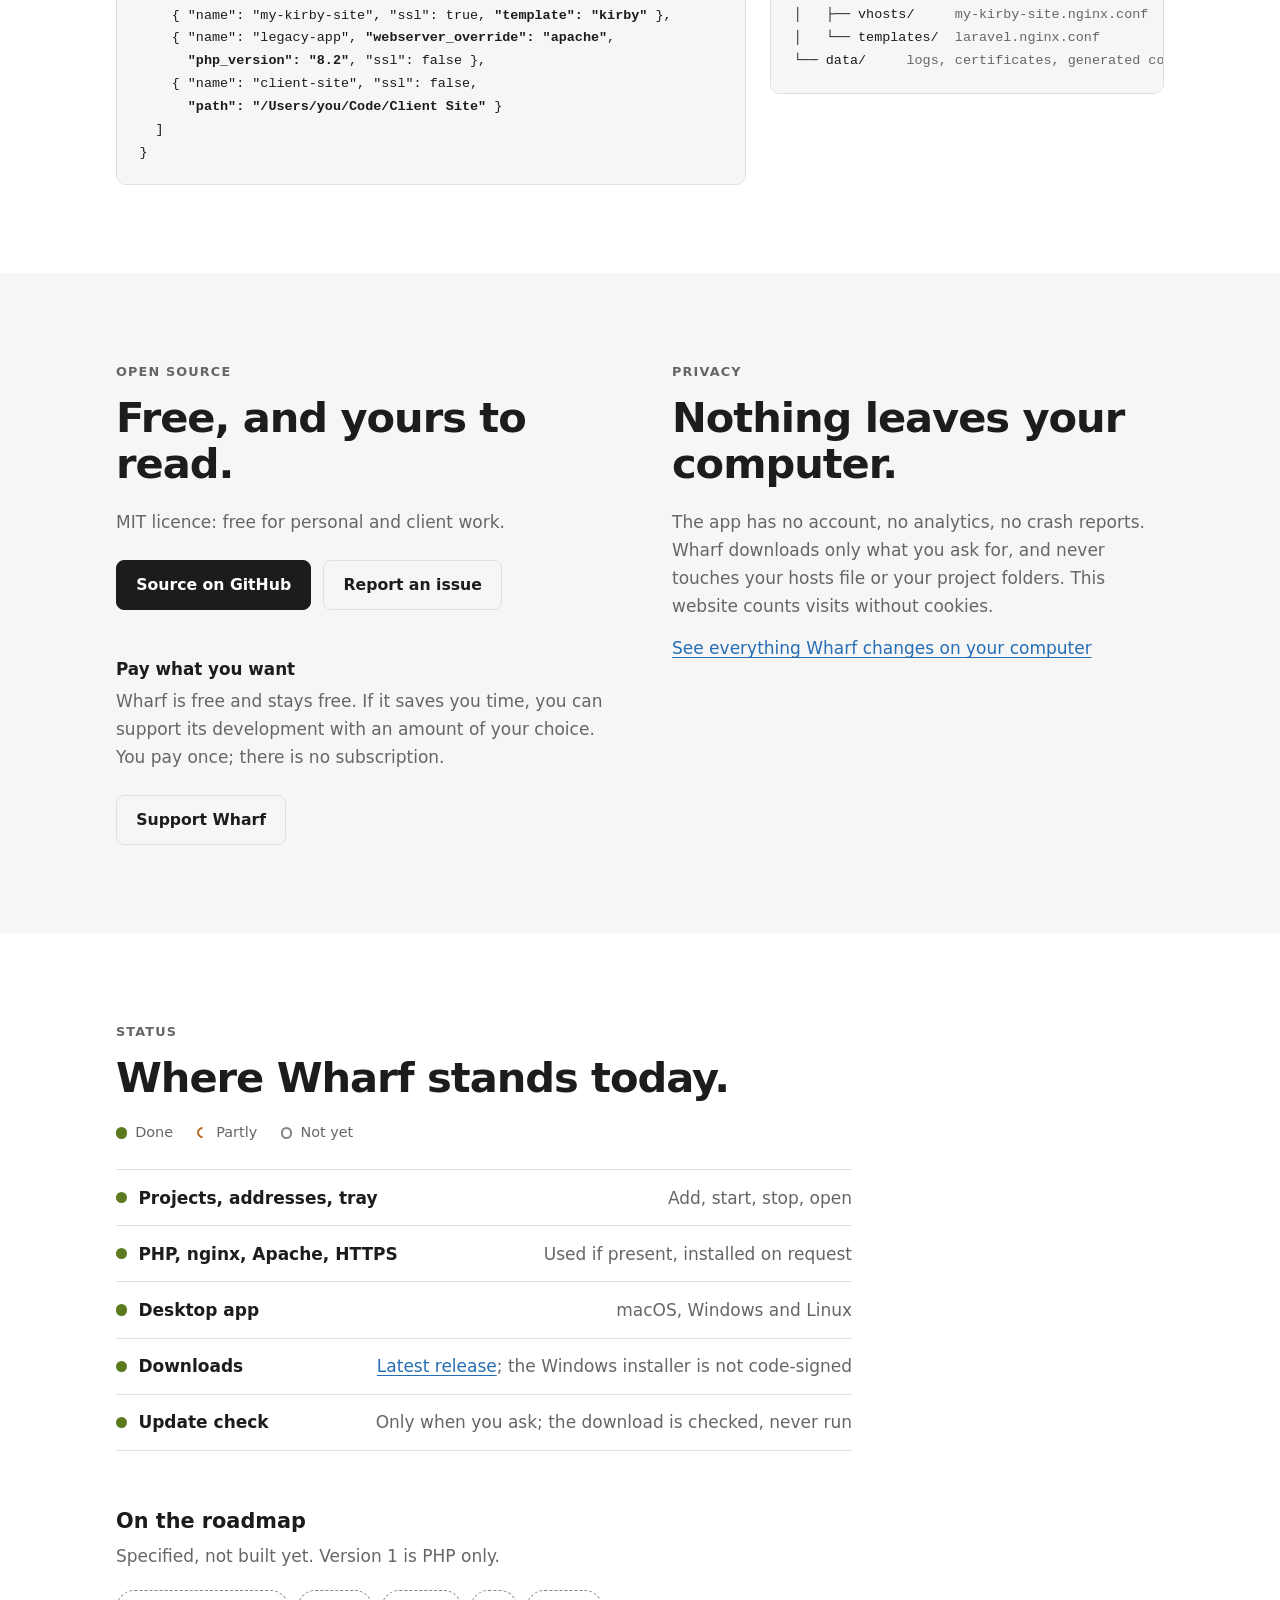
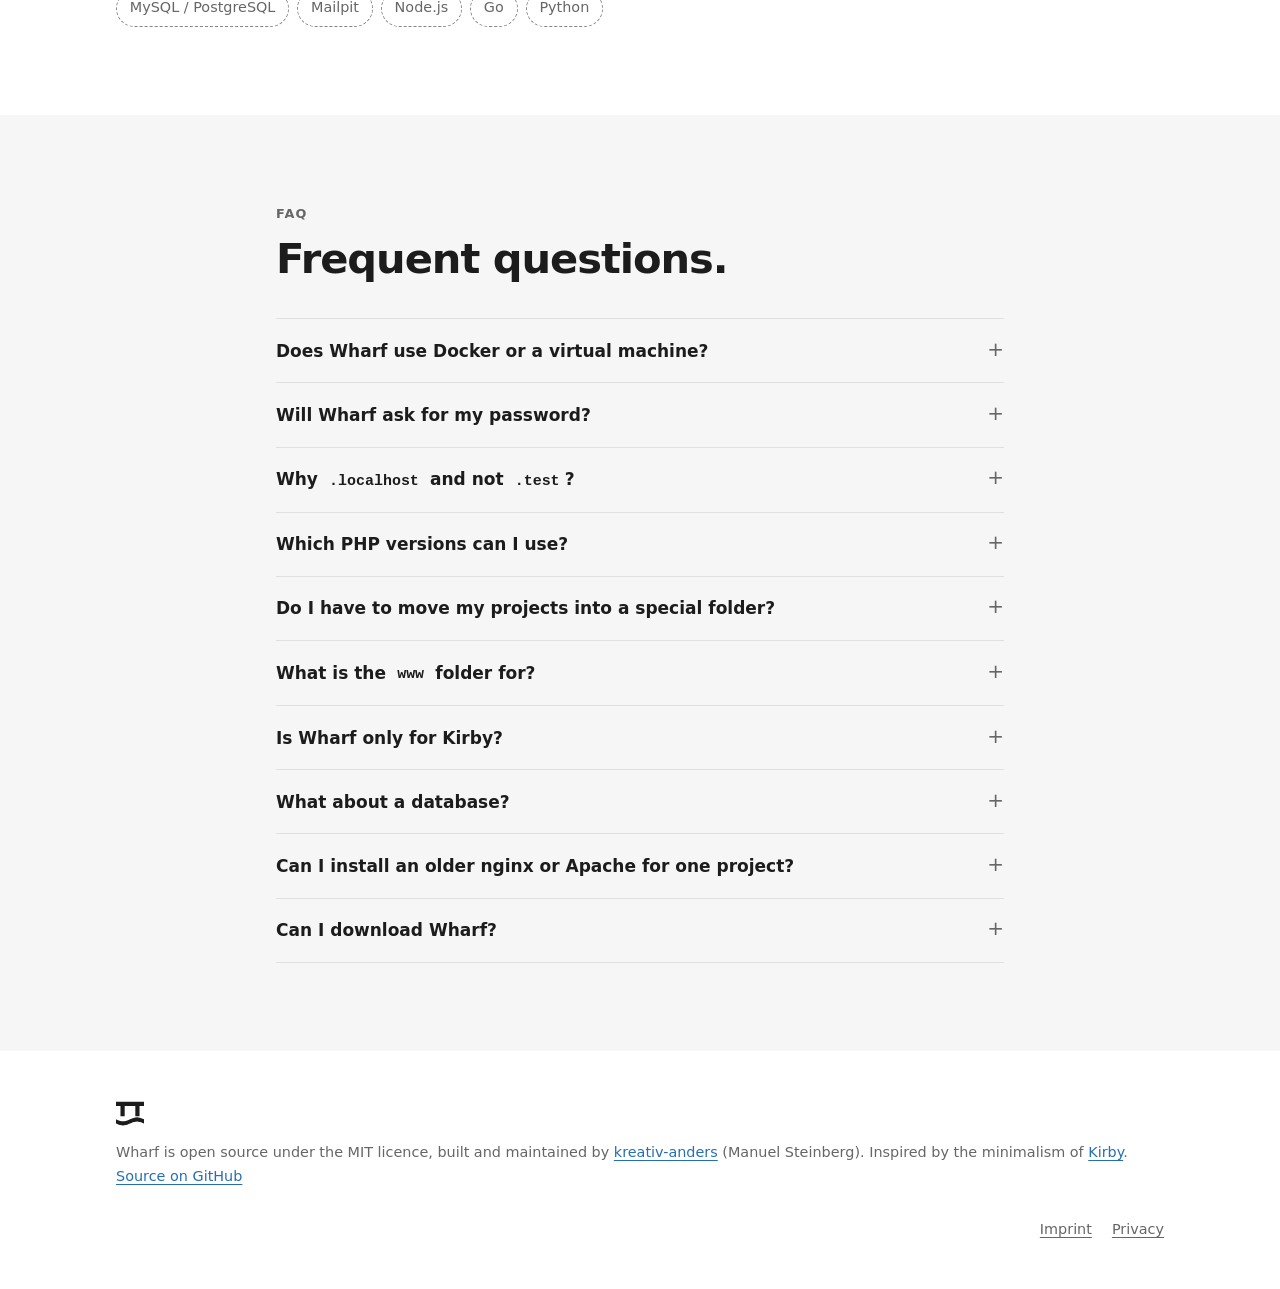
==== commit 23c1b09b: "🔒 Website legal and security findings, Dependabot (#10) * 🔒 Restrict what the website may load and h" ====
--- a/docs/index.html
+++ b/docs/index.html
@@ -3,6 +3,8 @@
 <head>
   <meta charset="utf-8">
   <meta name="viewport" content="width=device-width, initial-scale=1">
+  <meta http-equiv="Content-Security-Policy" content="default-src 'self'; script-src 'self' https://api.pirsch.io; connect-src 'self' https://api.pirsch.io; img-src 'self' data:; style-src 'self'; object-src 'none'; base-uri 'self'; form-action 'none'">
+  <meta name="referrer" content="strict-origin-when-cross-origin">
   <title>Wharf — local PHP development environment, no Docker</title>
   <meta name="description" content="A local PHP development environment for Windows, macOS and Linux: native nginx, Apache and PHP, no Docker. Every folder is a project at name.localhost.">
   <link rel="canonical" href="https://getwharf.dev/">
@@ -158,7 +160,8 @@
       <a href="https://github.com/kreativ-anders/wharf-dev">GitHub</a>
     </nav>
     <div class="theme" role="group" aria-label="Colour theme" hidden>
-      <button type="button" value="light" aria-pressed="true" title="Light"><span aria-hidden="true">☀</span><span class="sr-only">Light</span></button>
+      <button type="button" value="system" aria-pressed="true" title="System"><span aria-hidden="true">◐</span><span class="sr-only">System</span></button>
+      <button type="button" value="light" aria-pressed="false" title="Light"><span aria-hidden="true">☀</span><span class="sr-only">Light</span></button>
       <button type="button" value="dark" aria-pressed="false" title="Dark"><span aria-hidden="true">☾</span><span class="sr-only">Dark</span></button>
     </div>
   </header>
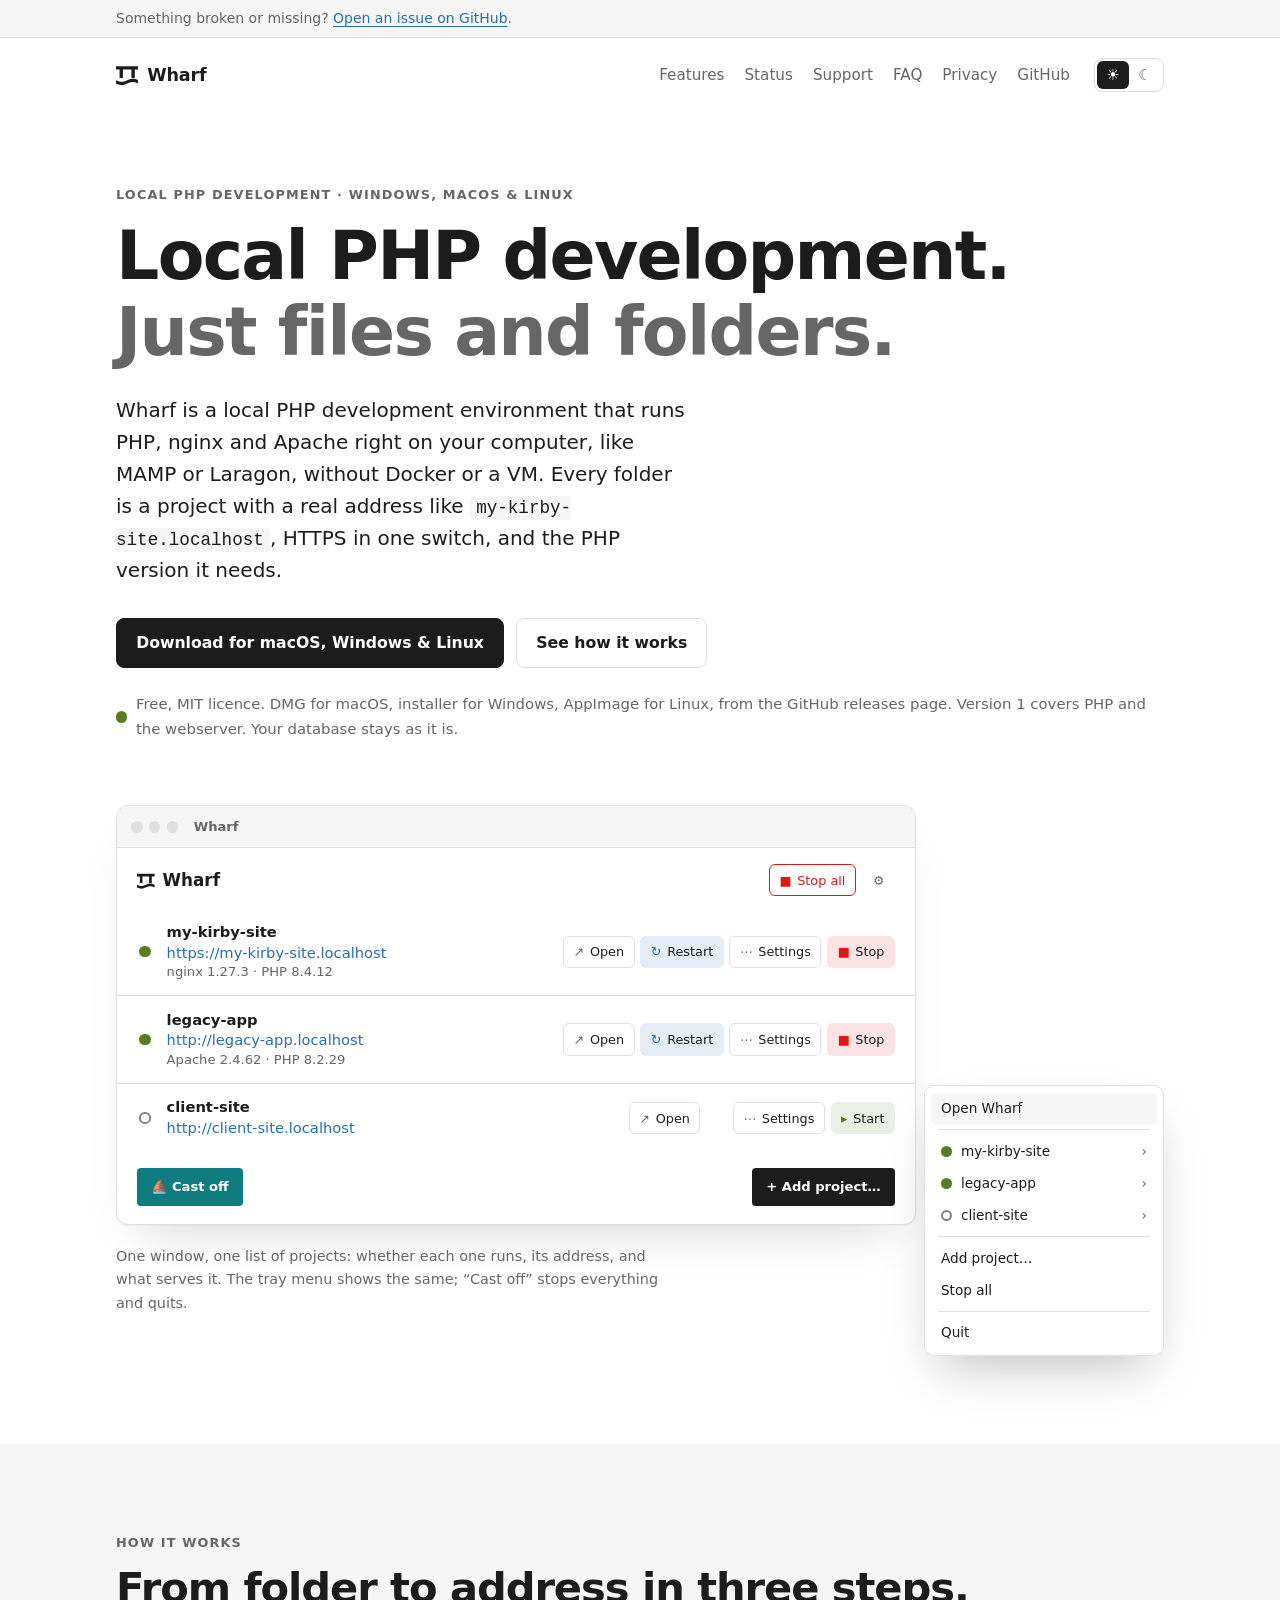
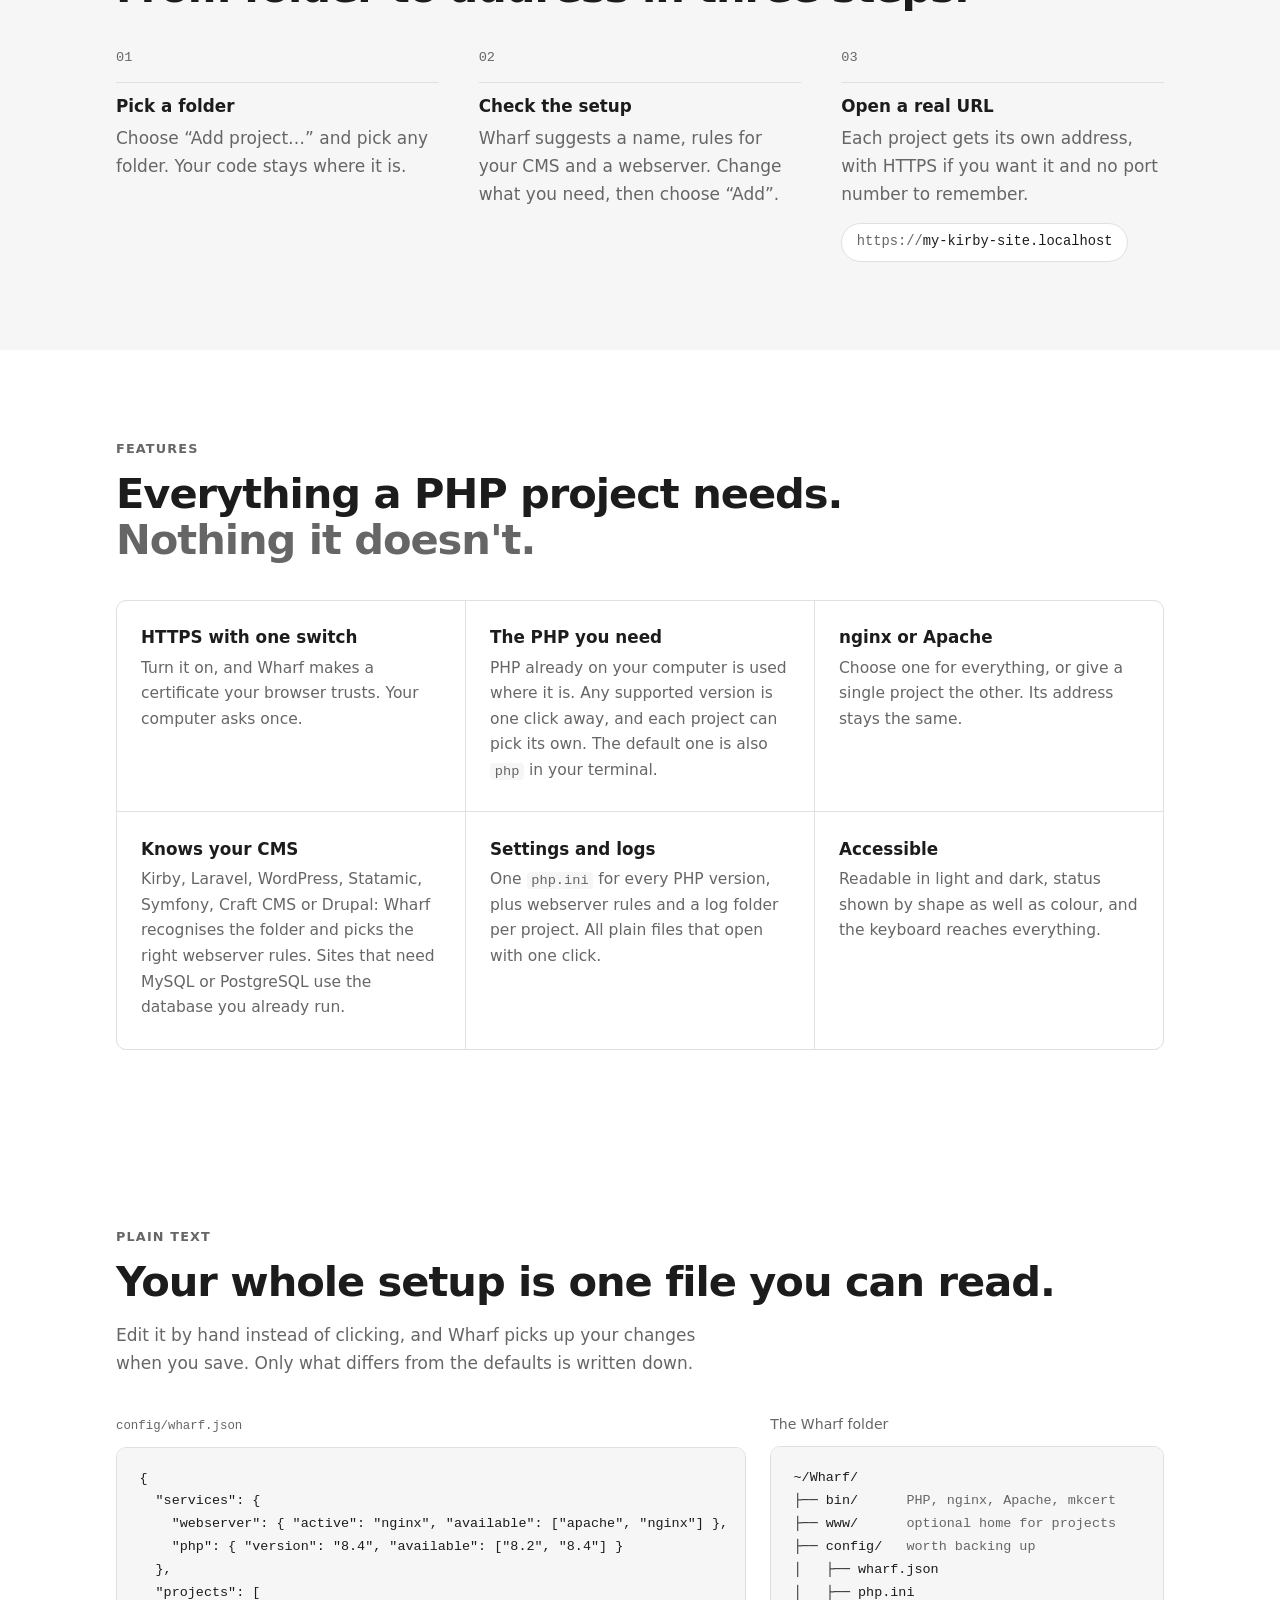
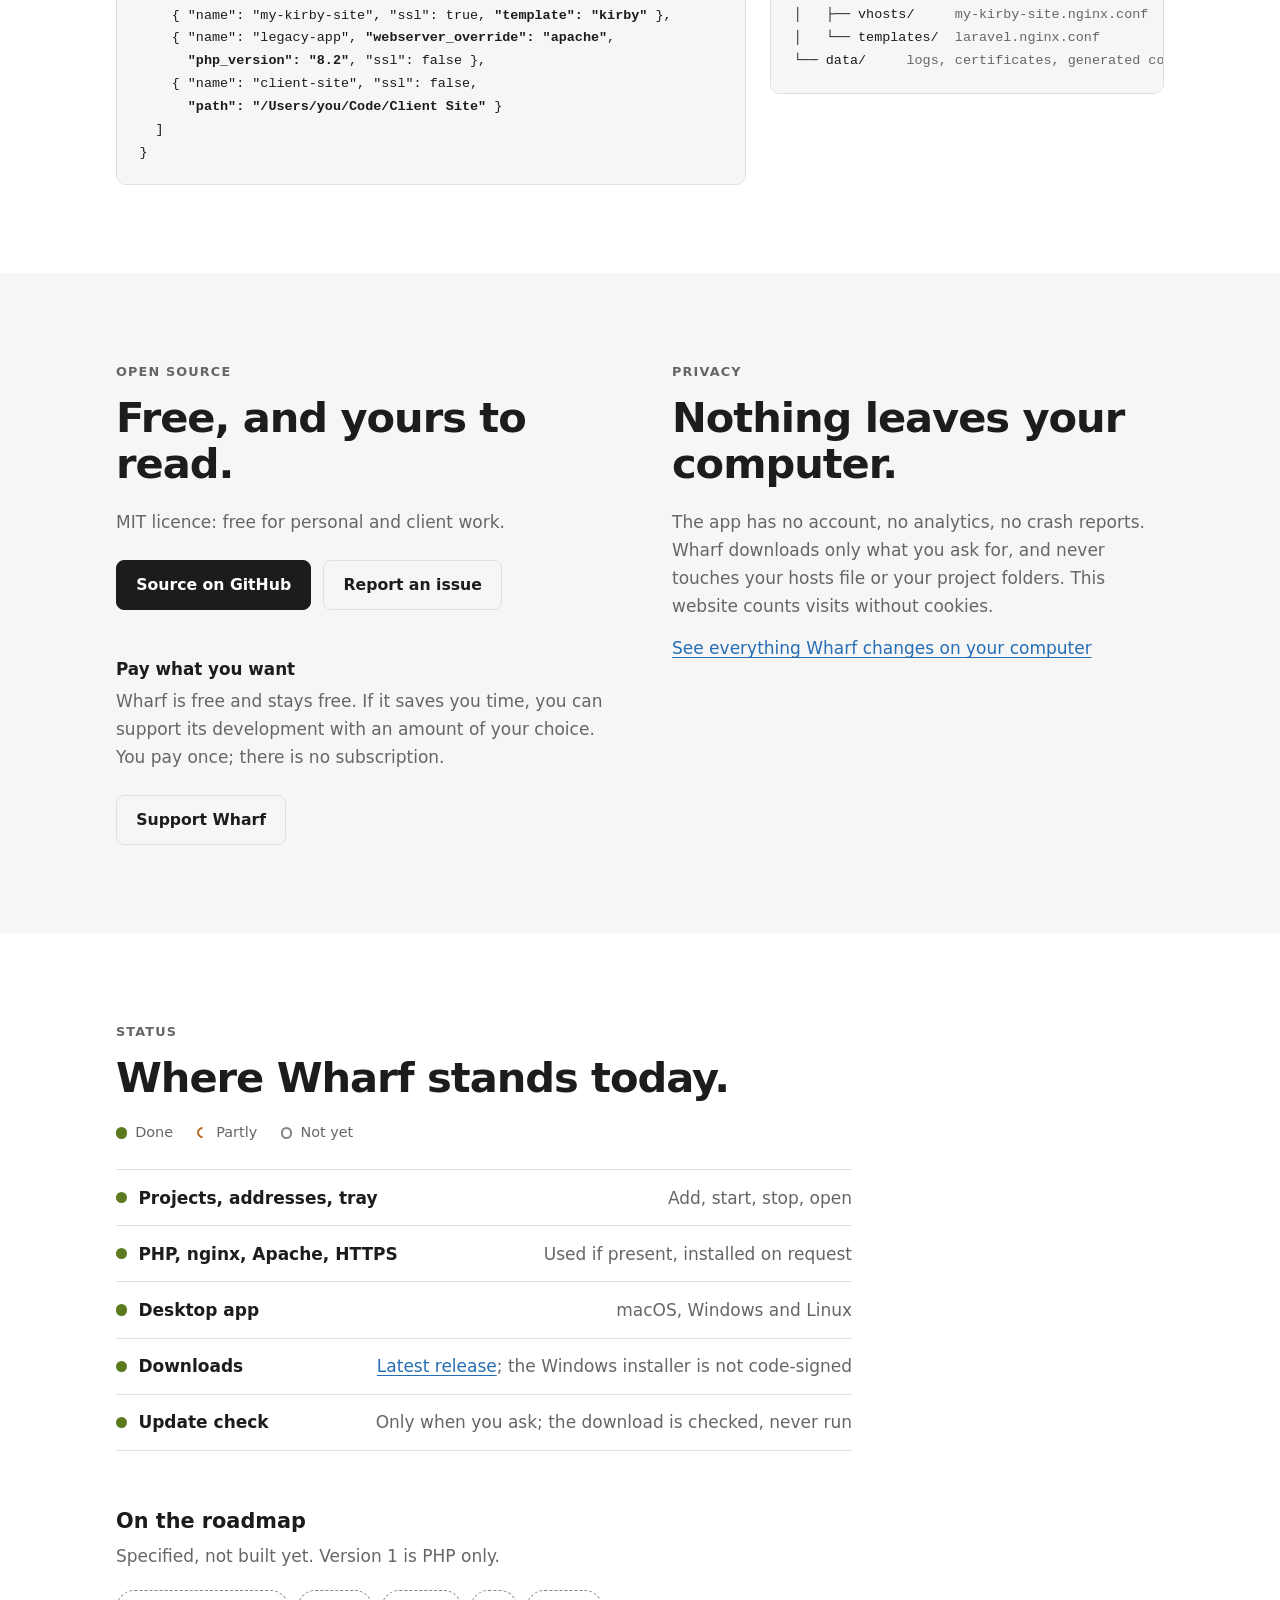
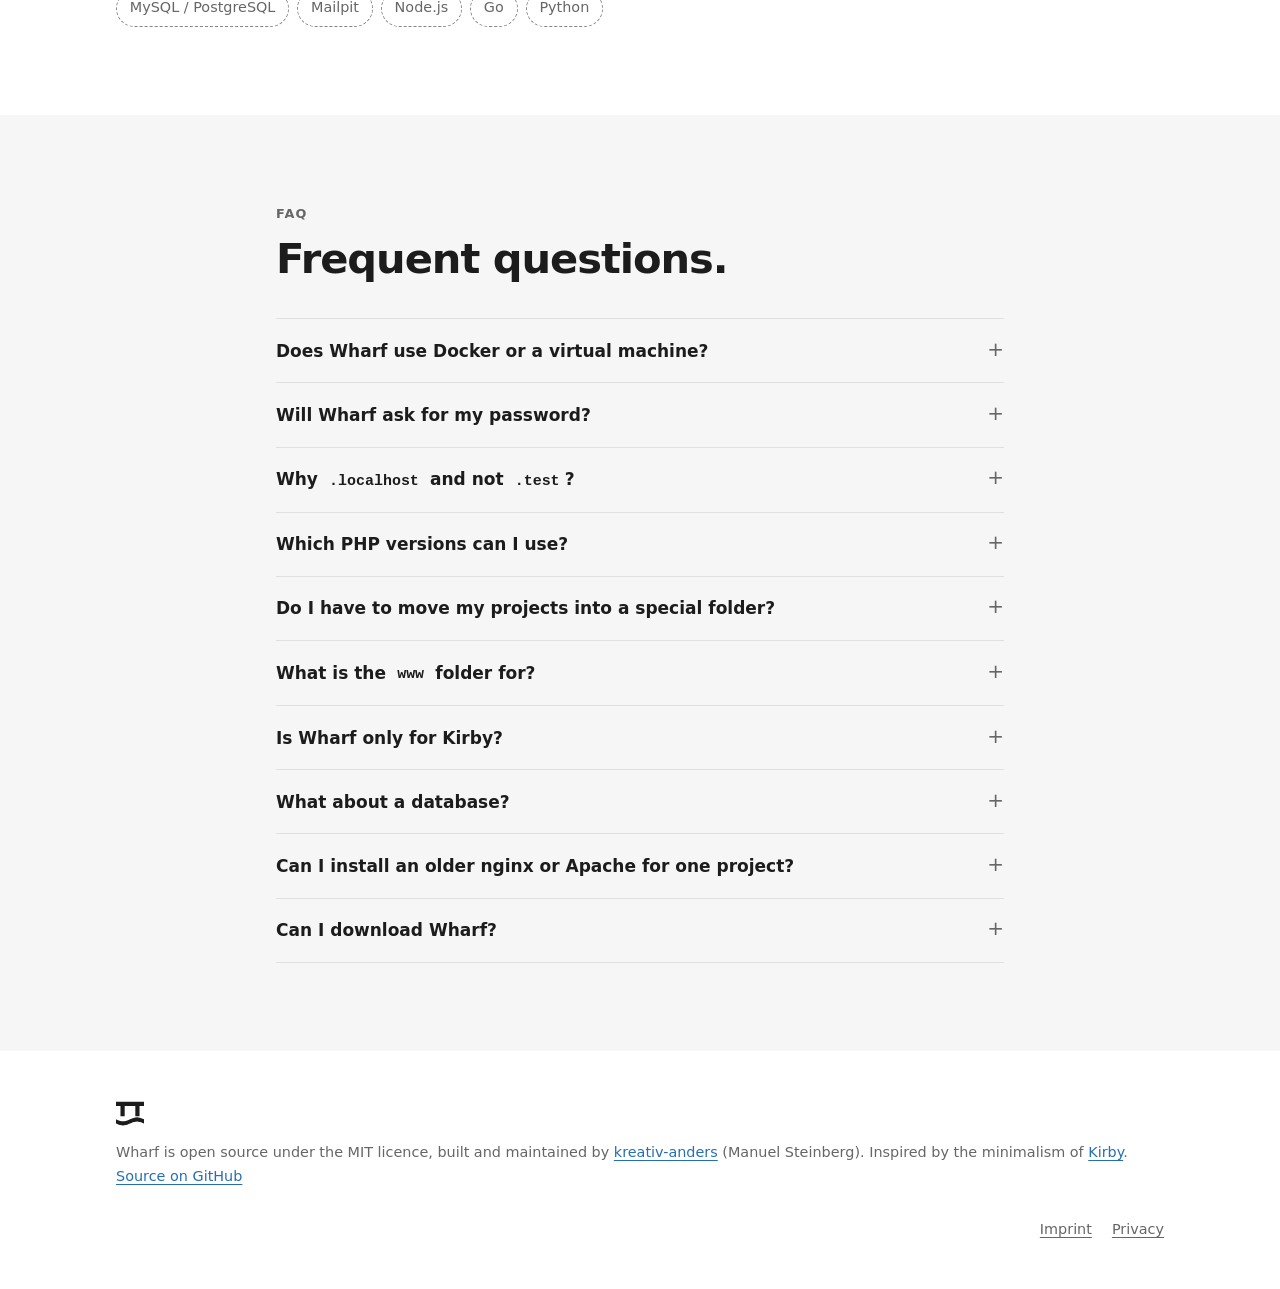
==== commit 6fbcdd99: "🚸 Reduce the landing page theme switch to light and dark (#11) Following the system is already what " ====
--- a/docs/index.html
+++ b/docs/index.html
@@ -160,8 +160,7 @@
       <a href="https://github.com/kreativ-anders/wharf-dev">GitHub</a>
     </nav>
     <div class="theme" role="group" aria-label="Colour theme" hidden>
-      <button type="button" value="system" aria-pressed="true" title="System"><span aria-hidden="true">◐</span><span class="sr-only">System</span></button>
-      <button type="button" value="light" aria-pressed="false" title="Light"><span aria-hidden="true">☀</span><span class="sr-only">Light</span></button>
+      <button type="button" value="light" aria-pressed="true" title="Light"><span aria-hidden="true">☀</span><span class="sr-only">Light</span></button>
       <button type="button" value="dark" aria-pressed="false" title="Dark"><span aria-hidden="true">☾</span><span class="sr-only">Dark</span></button>
     </div>
   </header>
